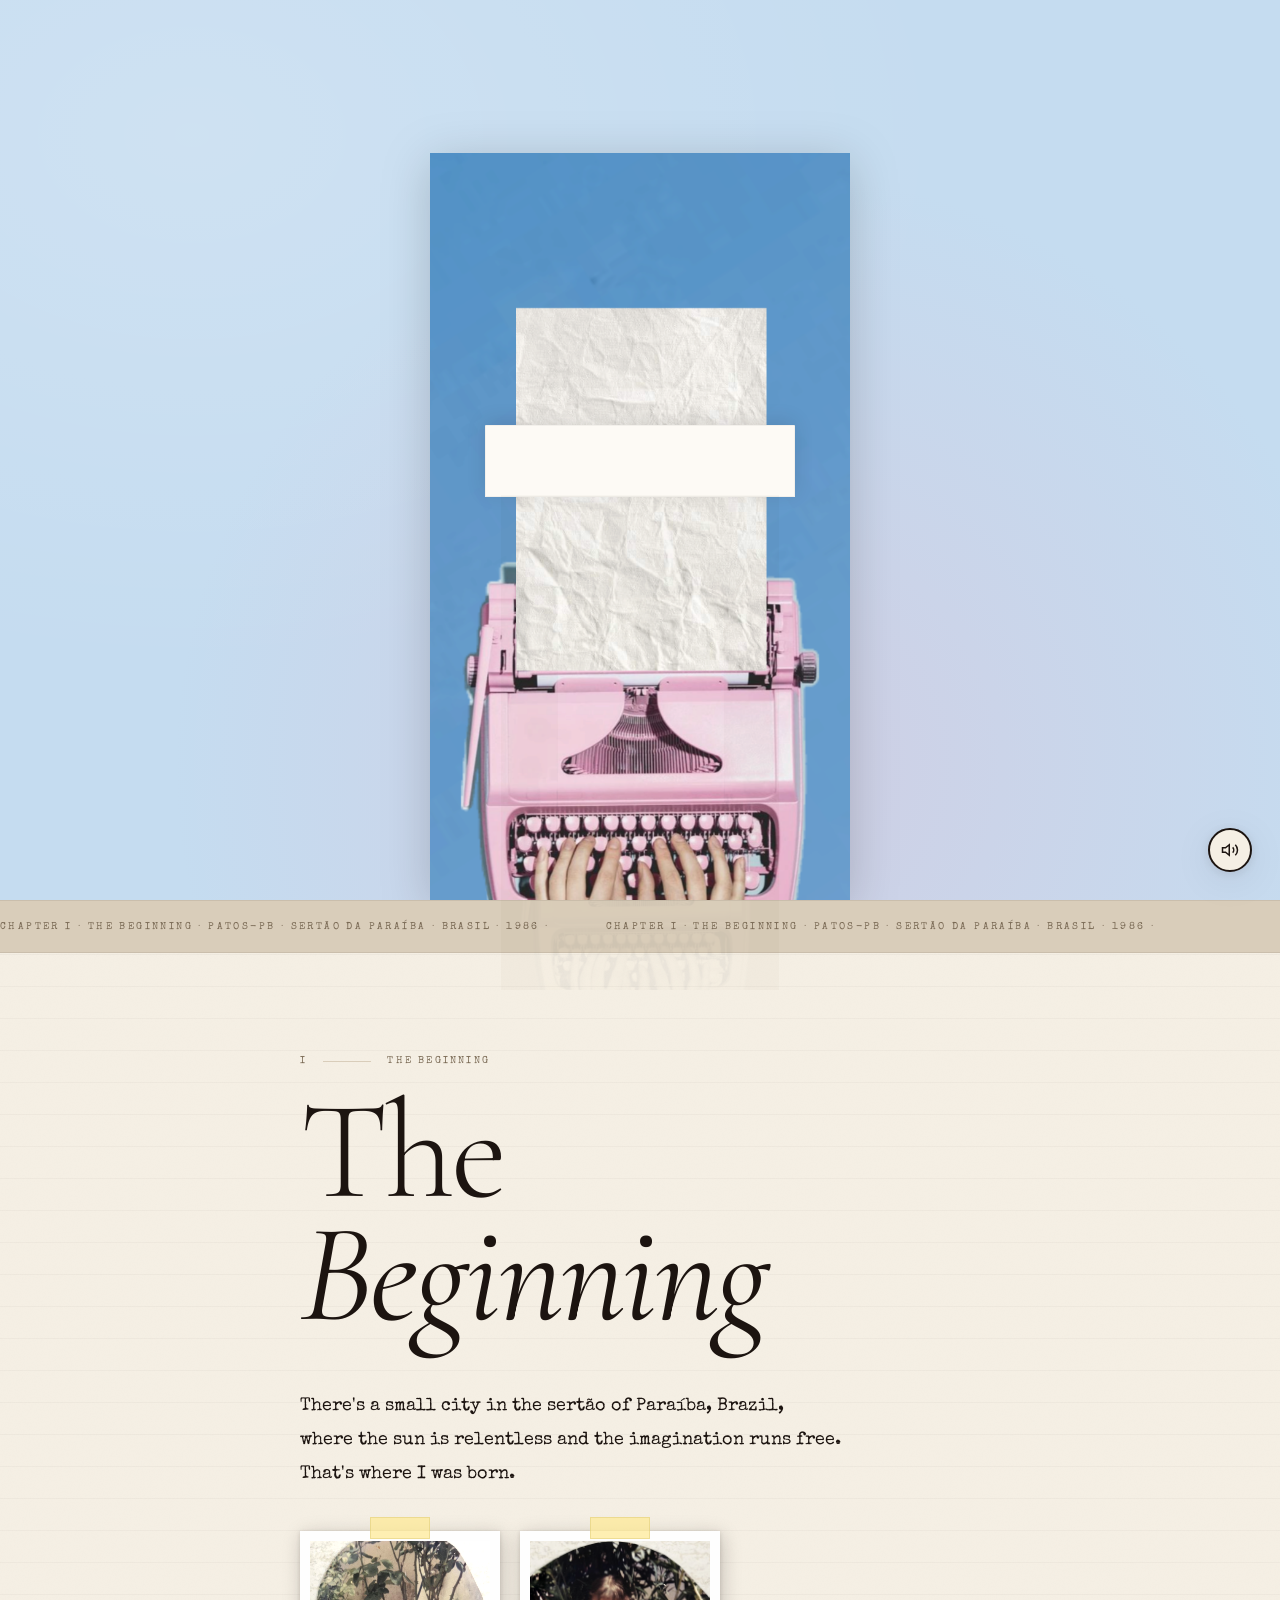
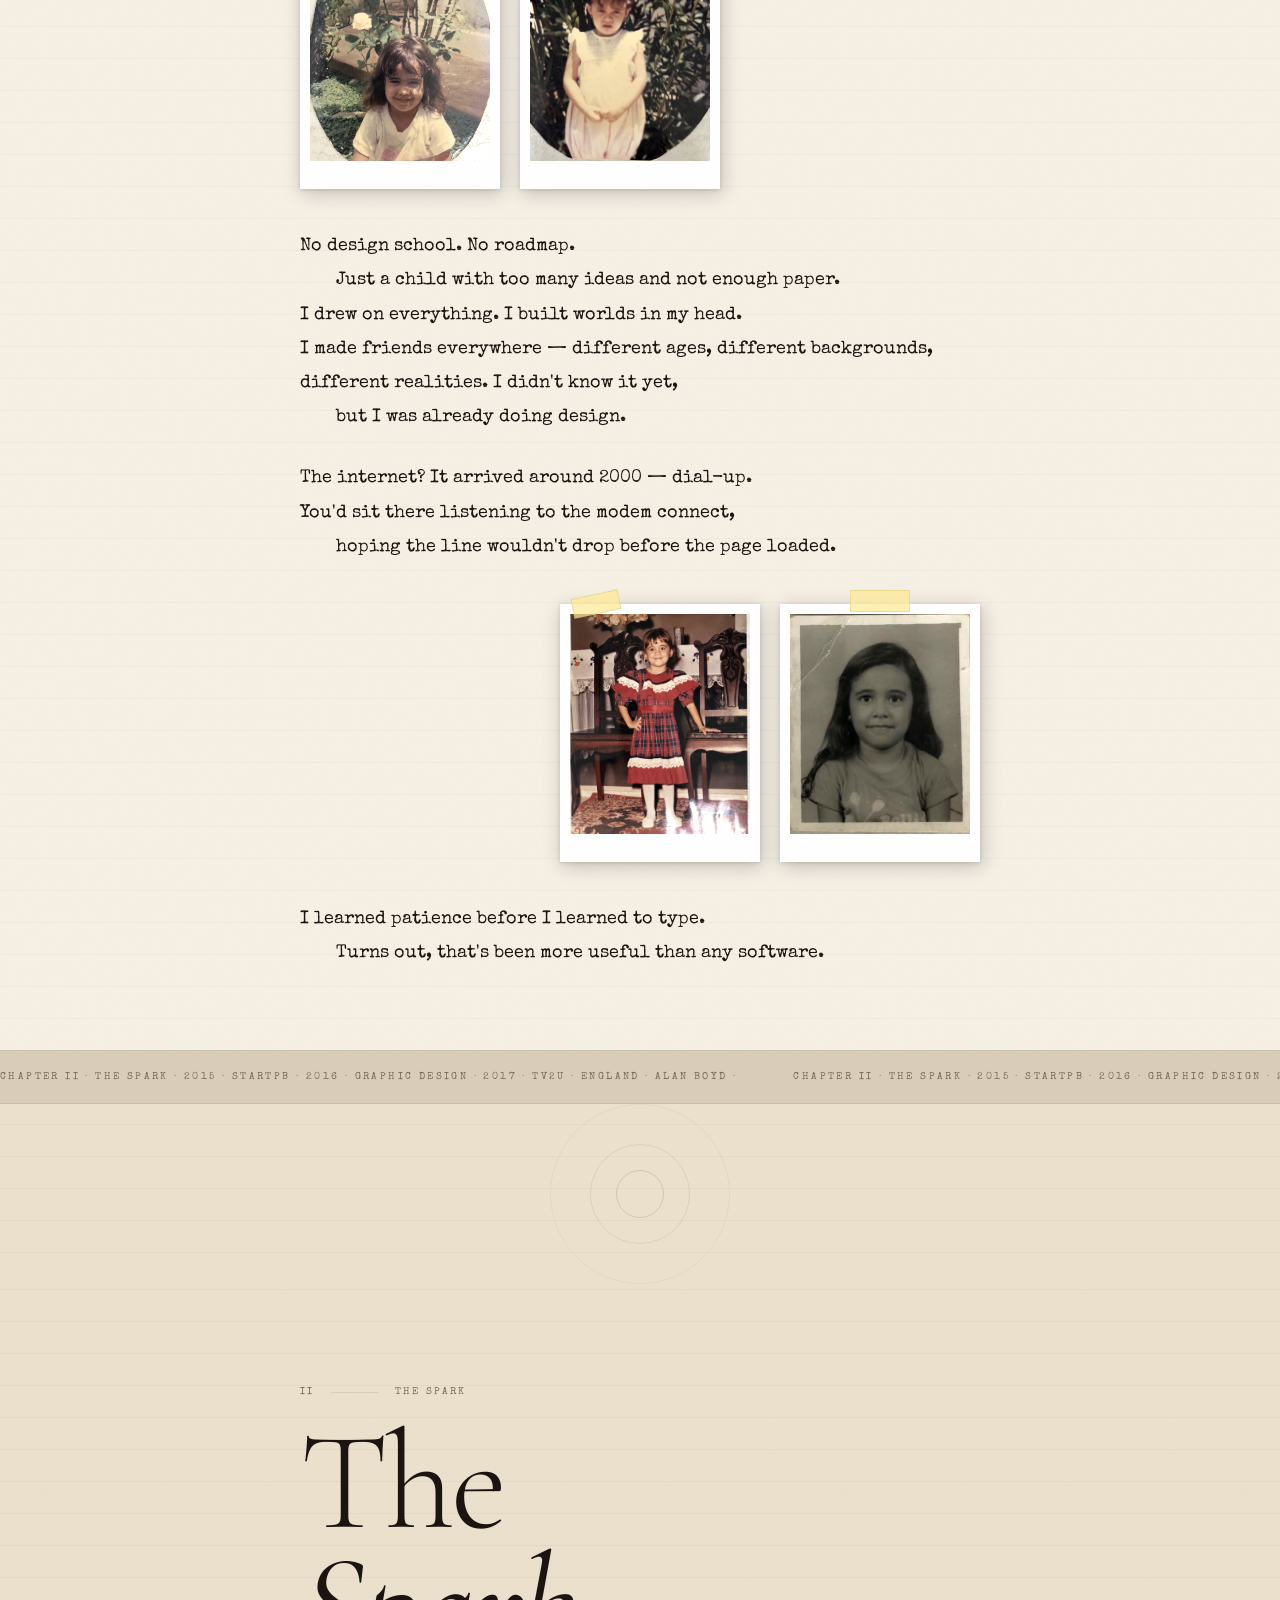
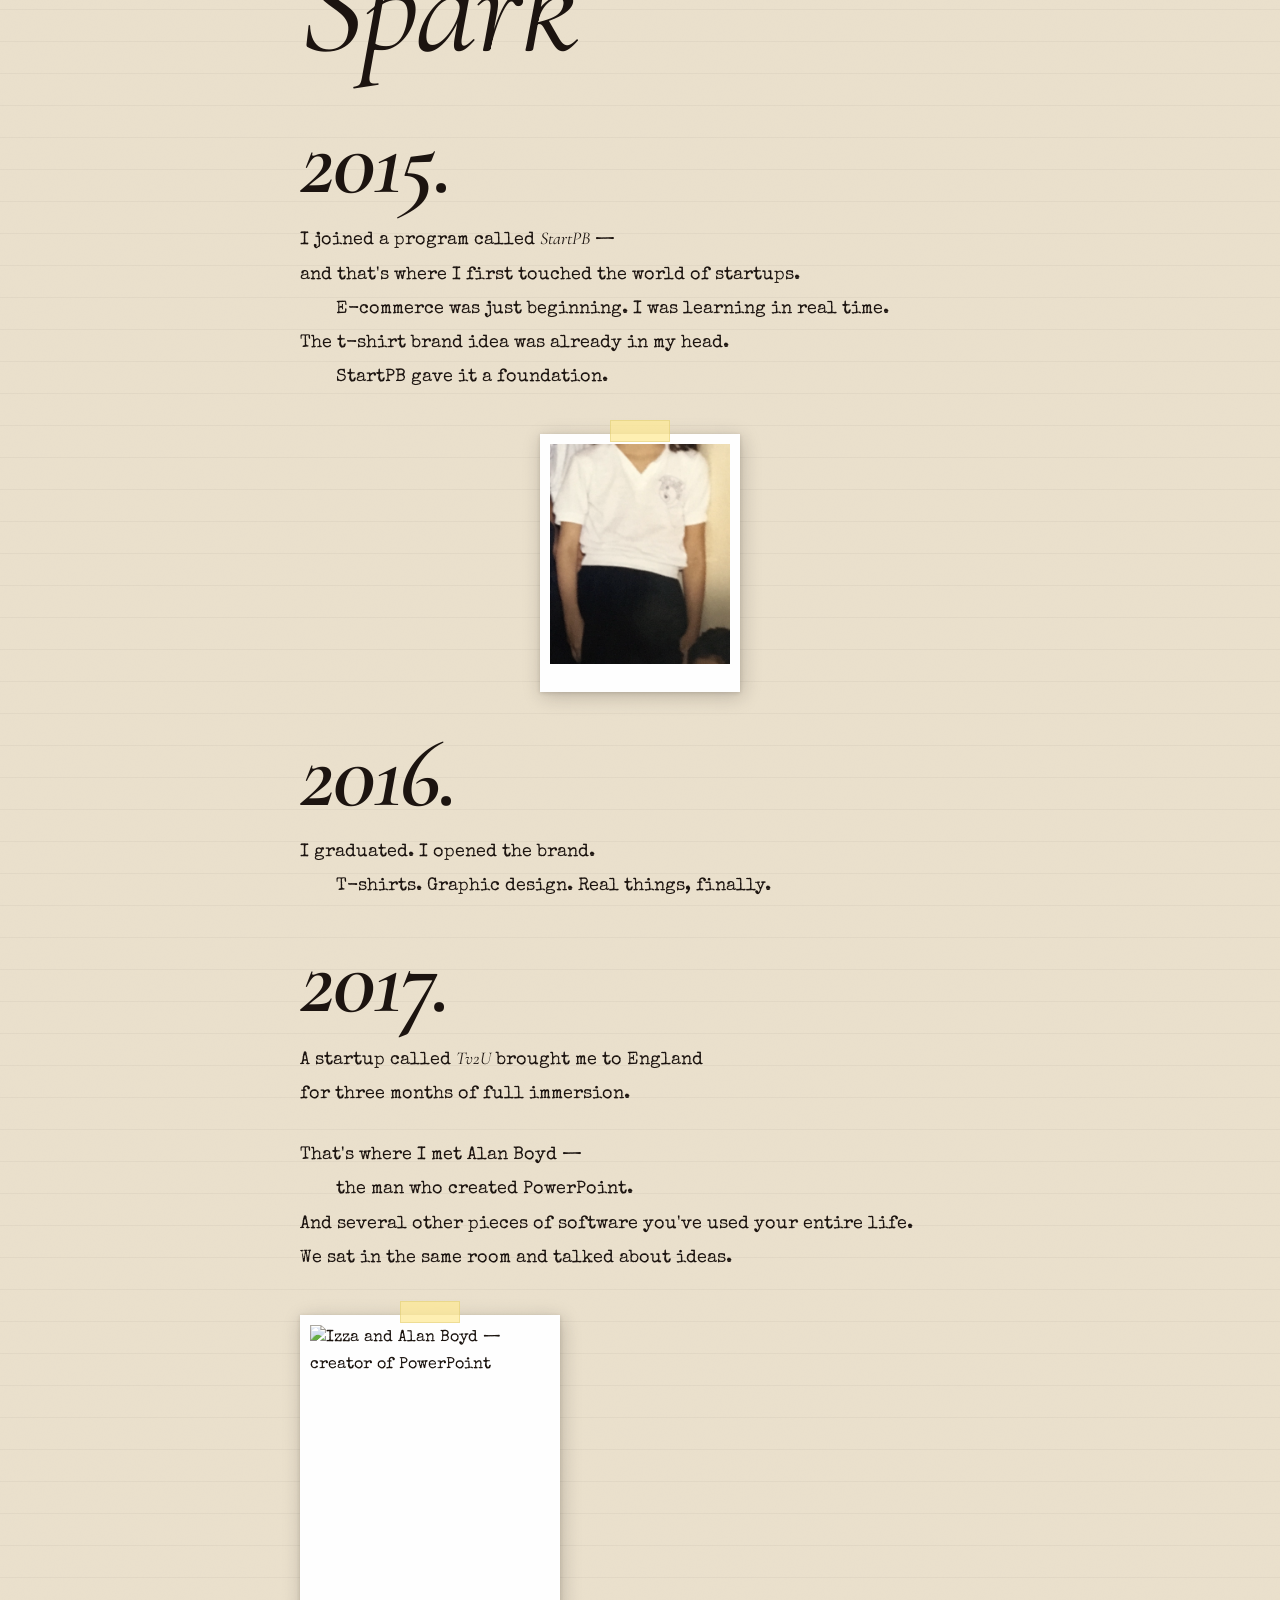
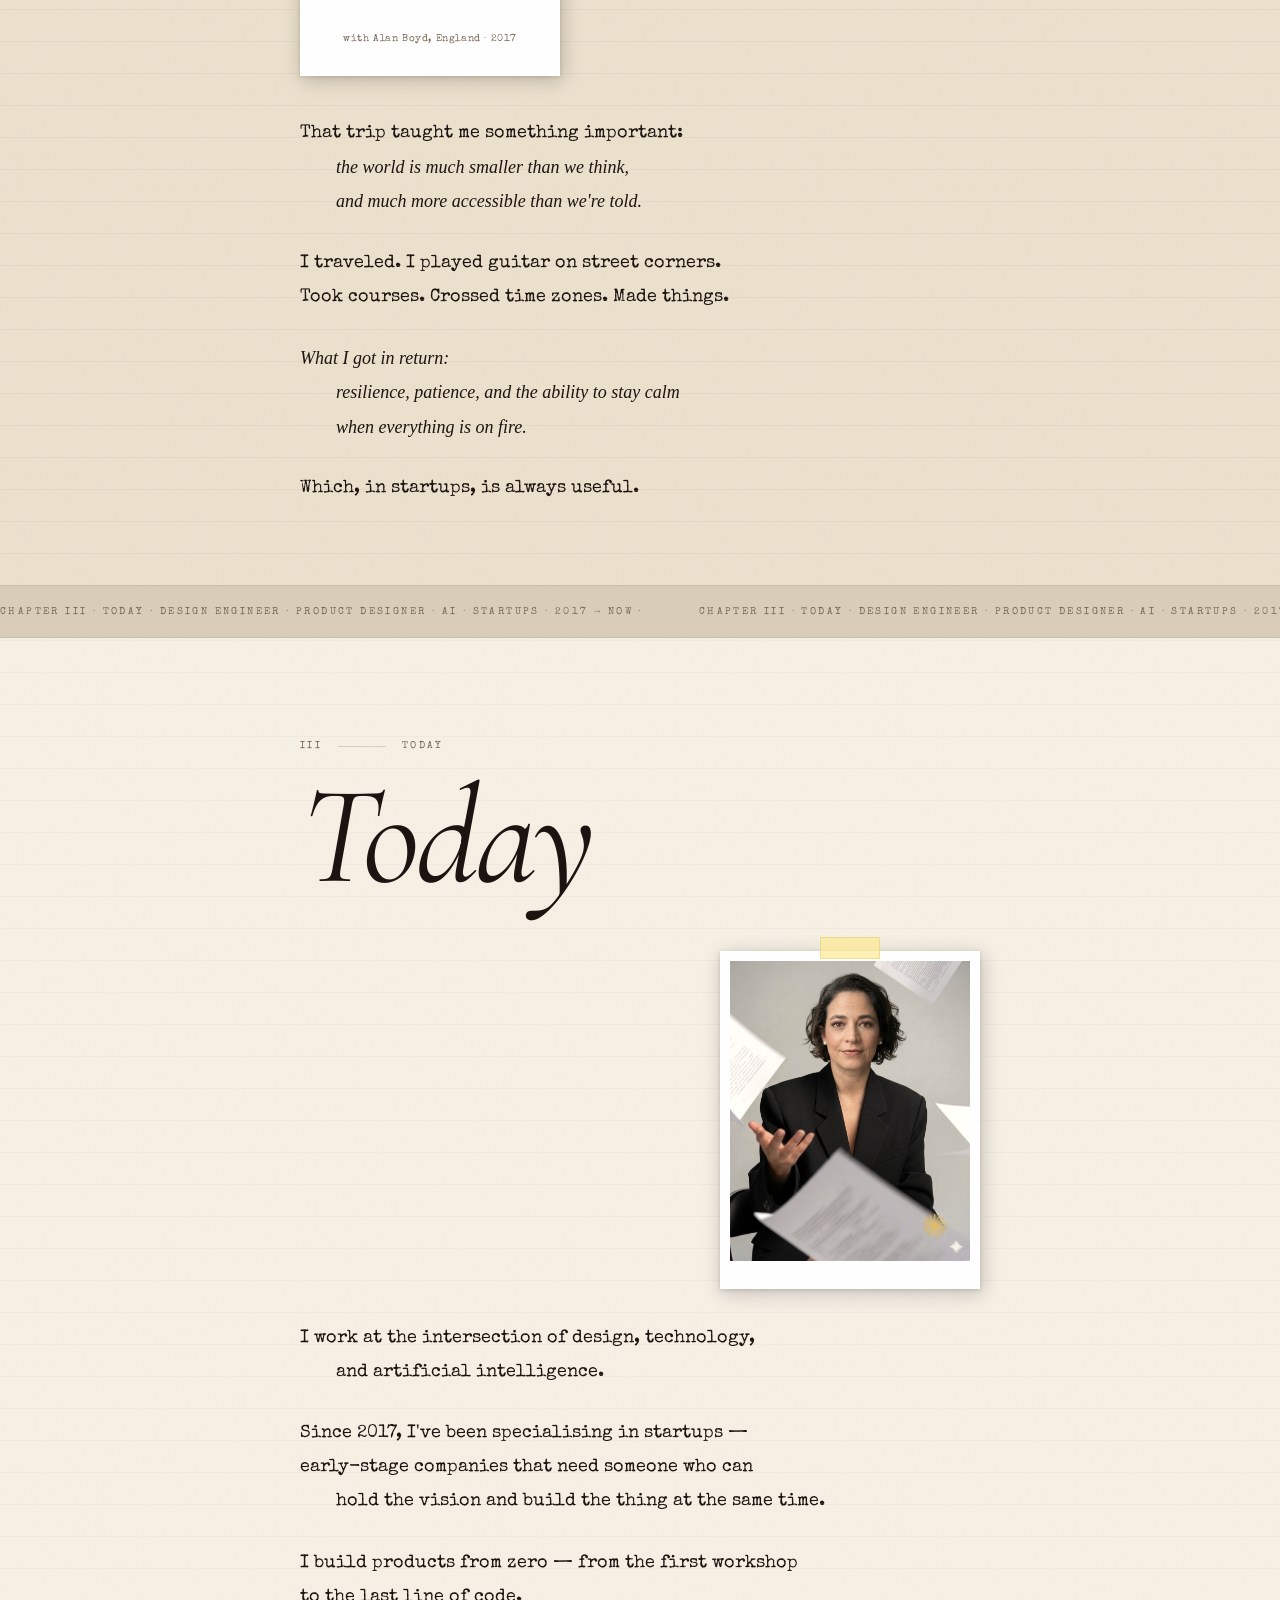
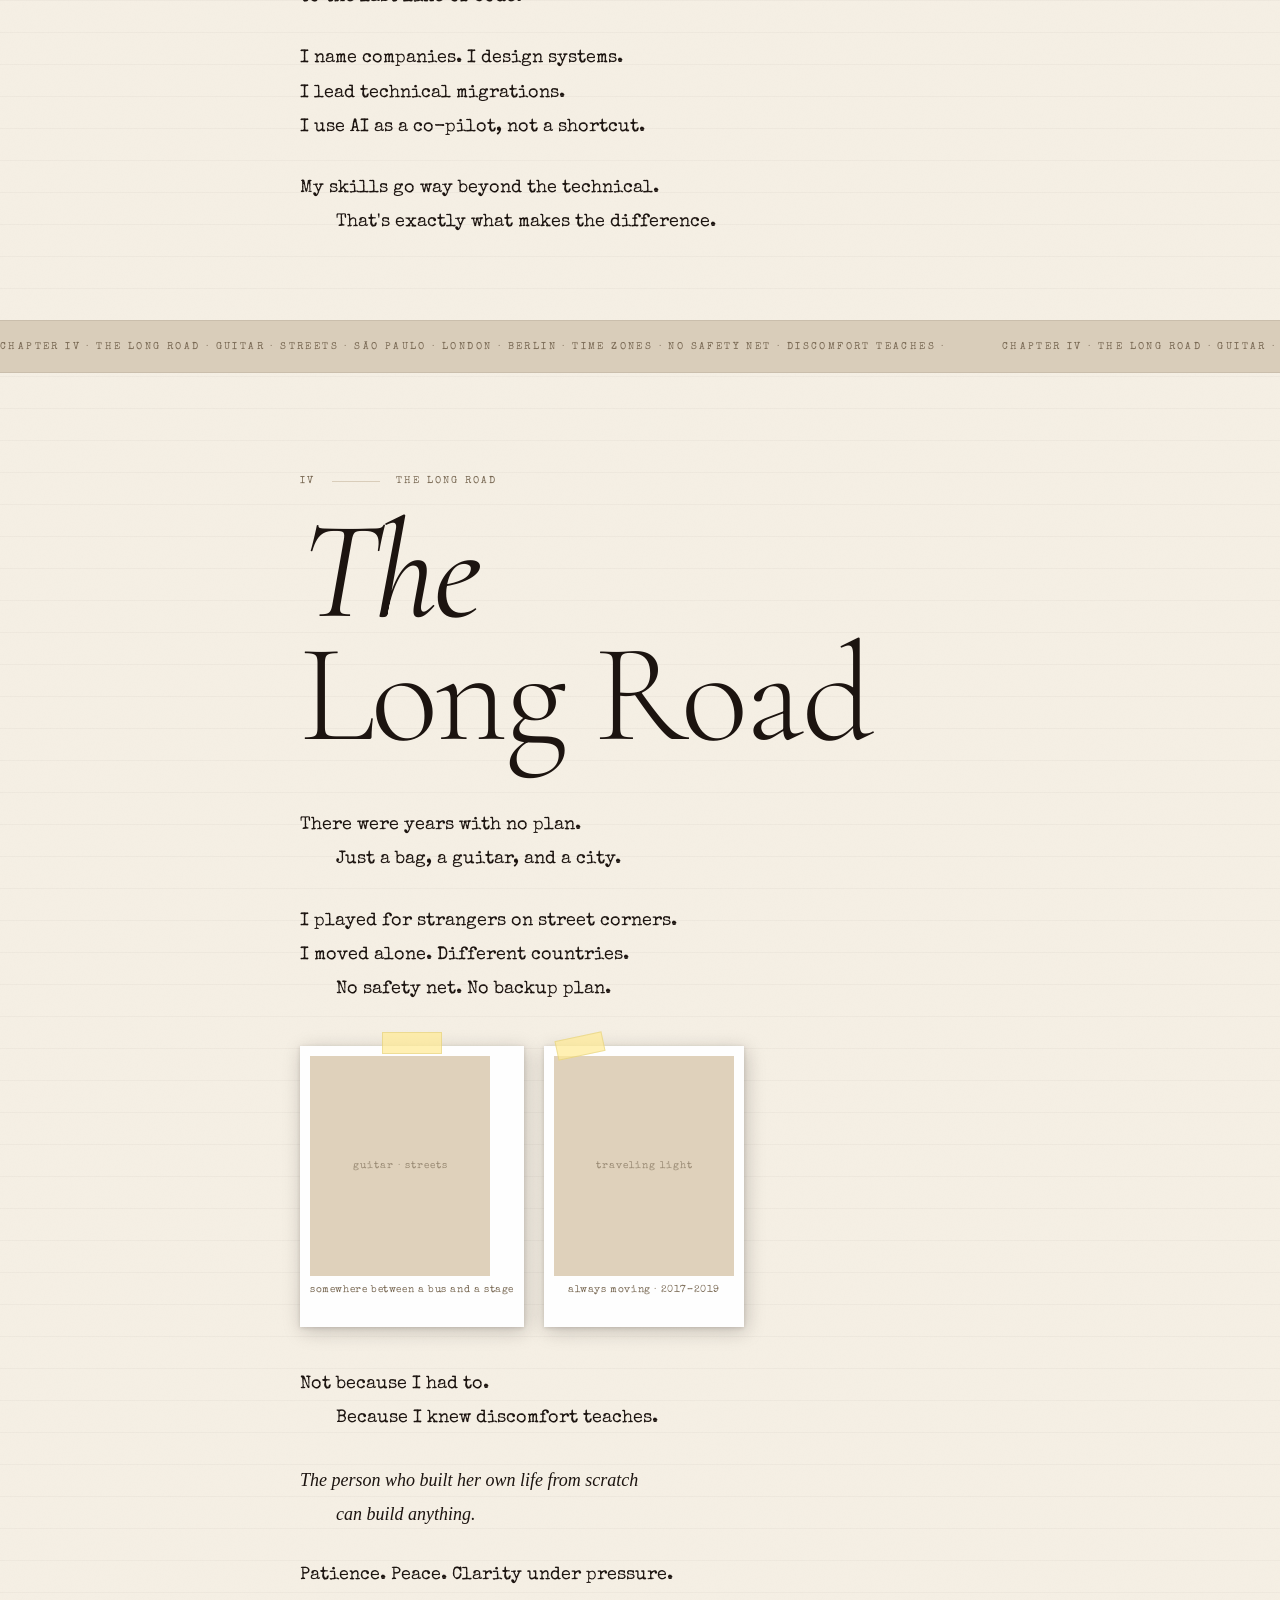
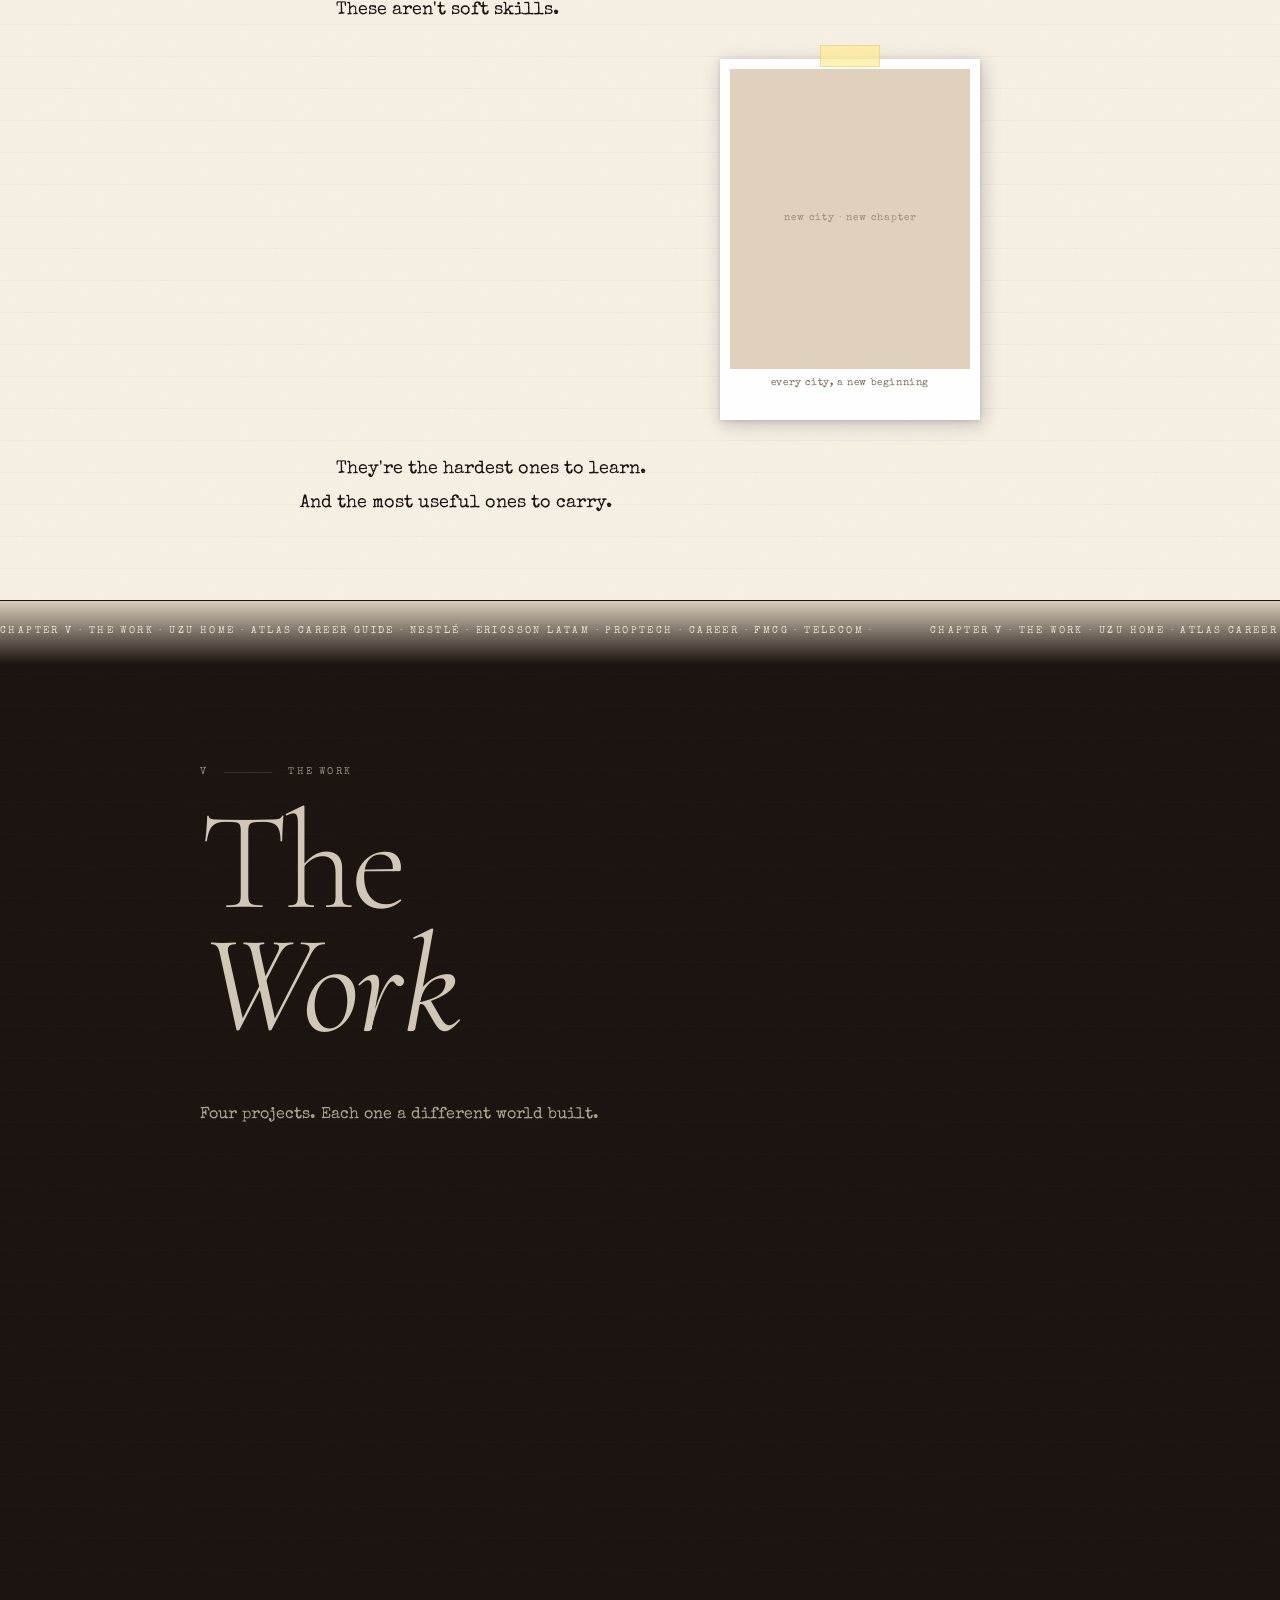
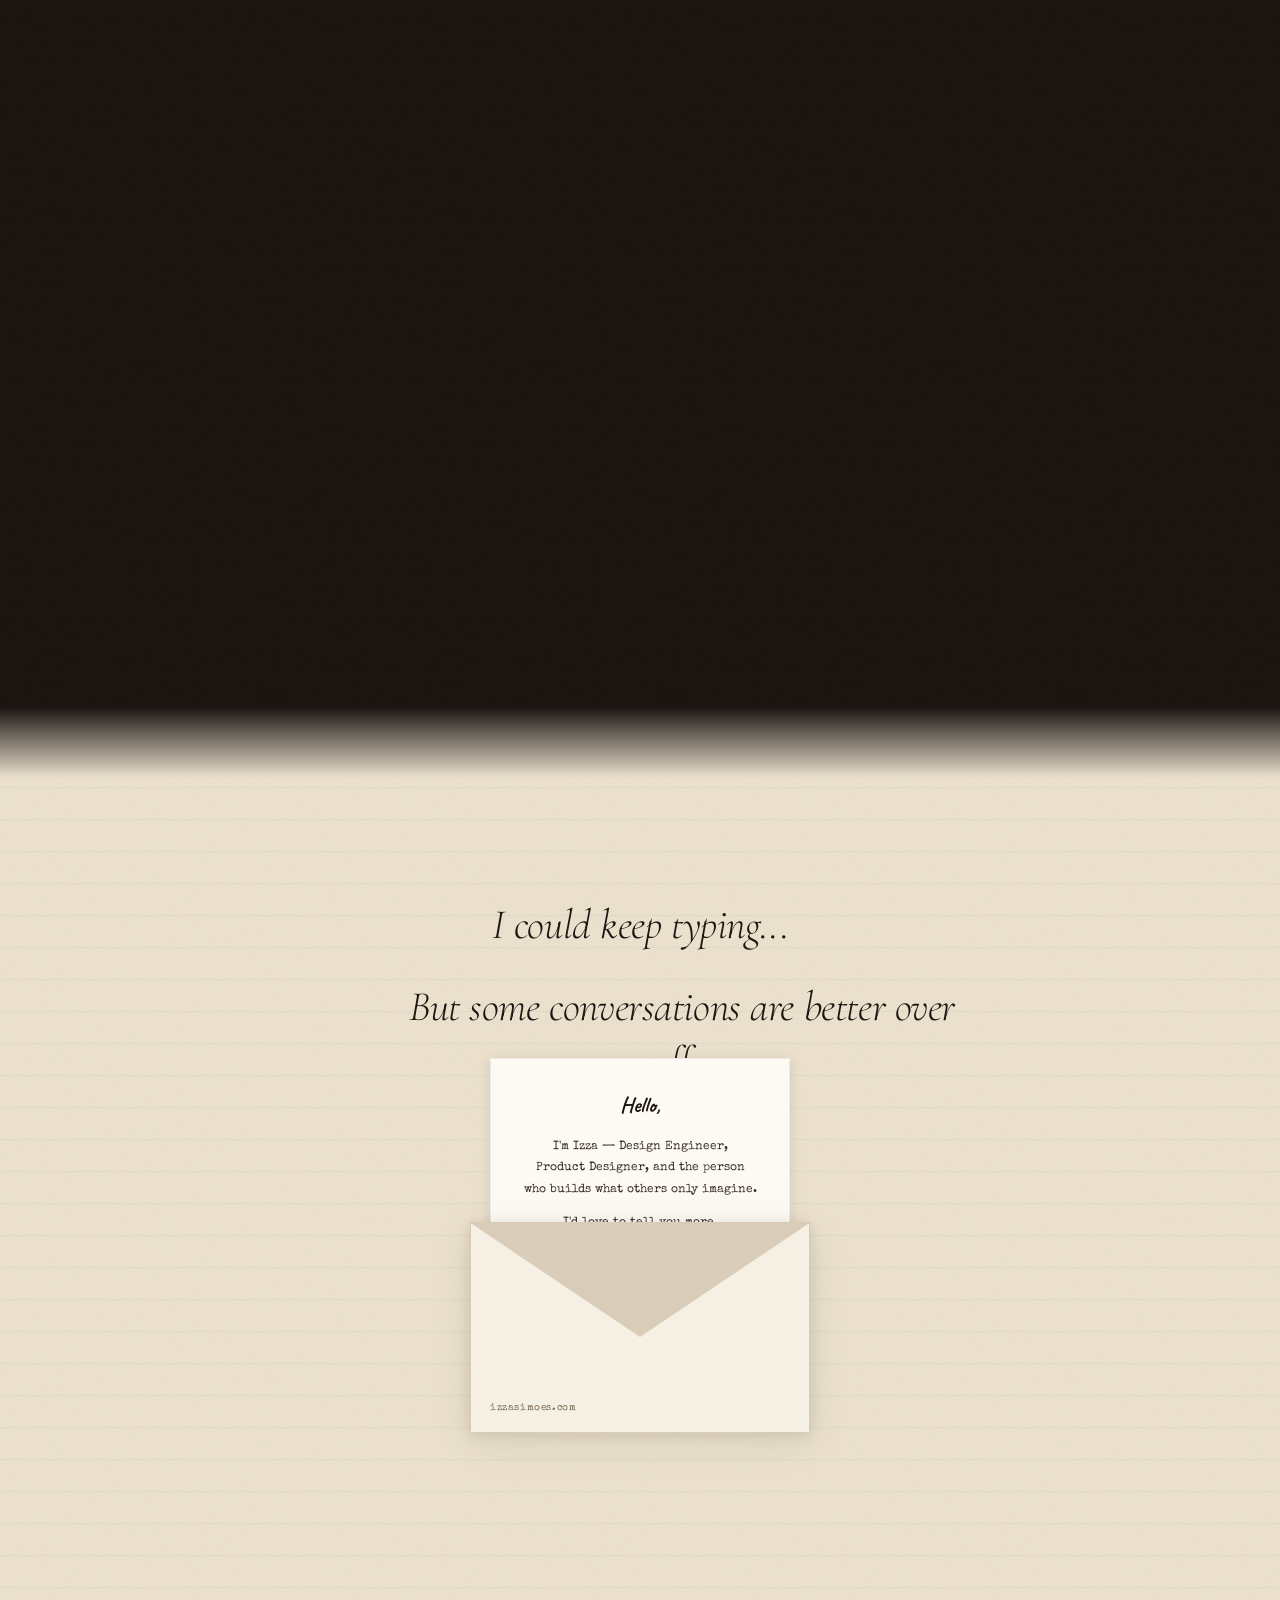
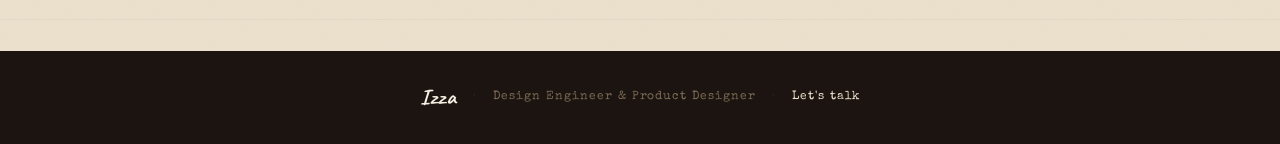
==== index.html @ 25fe75cd "Initial commit — Izza Simões portfolio Design Engineer & Product Designer portfolio with typewriter/" ====
<!DOCTYPE html>
<html lang="en">
<head>
  <meta charset="UTF-8">
  <meta name="viewport" content="width=device-width, initial-scale=1.0">
  <title>Izza Simões — Design Engineer · Product Designer</title>
  <meta name="description" content="Design Engineer and Product Designer specializing in startups, brand, and AI-powered products. From Patos, Paraíba to the whole damn planet.">

  <!-- Favicon -->
  <link rel="icon" type="image/svg+xml" href="assets/favicon.svg">

  <!-- Open Graph -->
  <meta property="og:type" content="website">
  <meta property="og:url" content="https://www.izzasimoes.com/">
  <meta property="og:title" content="Izza Simões — Design Engineer · Product Designer">
  <meta property="og:description" content="Design Engineer and Product Designer specializing in startups, brand, and AI-powered products. From Patos, Paraíba to the whole damn planet.">
  <meta property="og:image" content="https://www.izzasimoes.com/assets/og-image.png">
  <meta property="og:locale" content="en_US">

  <!-- Twitter / X Card -->
  <meta name="twitter:card" content="summary_large_image">
  <meta name="twitter:title" content="Izza Simões — Design Engineer · Product Designer">
  <meta name="twitter:description" content="Design Engineer and Product Designer specializing in startups, brand, and AI-powered products. From Patos, Paraíba to the whole damn planet.">
  <meta name="twitter:image" content="https://www.izzasimoes.com/assets/og-image.png">

  <link rel="preconnect" href="https://fonts.googleapis.com">
  <link rel="preconnect" href="https://fonts.gstatic.com" crossorigin>
  <link href="https://fonts.googleapis.com/css2?family=Cormorant+Garamond:ital,wght@0,300;0,500;0,600;1,300;1,400;1,600;1,700&family=Special+Elite&family=Caveat:wght@500;700&family=IM+Fell+English:ital@0;1&display=swap" rel="stylesheet">
  <link rel="stylesheet" href="style.css">
</head>
<body>

  <!-- Fixed typewriter watermark — always present in background -->
  <div class="typewriter-bg-fixed" aria-hidden="true"></div>

  <!-- MUTE BUTTON -->
  <button id="mute-btn" aria-label="Toggle sound" title="Toggle typewriter sound">
    <svg id="icon-sound" xmlns="http://www.w3.org/2000/svg" viewBox="0 0 24 24" fill="none" stroke="currentColor" stroke-width="2">
      <polygon points="11 5 6 9 2 9 2 15 6 15 11 19 11 5"/>
      <path d="M19.07 4.93a10 10 0 0 1 0 14.14M15.54 8.46a5 5 0 0 1 0 7.07"/>
    </svg>
    <svg id="icon-muted" xmlns="http://www.w3.org/2000/svg" viewBox="0 0 24 24" fill="none" stroke="currentColor" stroke-width="2" style="display:none">
      <polygon points="11 5 6 9 2 9 2 15 6 15 11 19 11 5"/>
      <line x1="23" y1="9" x2="17" y2="15"/><line x1="17" y1="9" x2="23" y2="15"/>
    </svg>
  </button>

  <!-- SCROLL PROGRESS -->
  <div id="progress-bar"></div>

  <!-- ═══════════════════════════════════════
       HERO — The Typewriter
  ════════════════════════════════════════ -->
  <section id="hero">
    <div class="hero-bg"></div>
    <div class="typewriter-scene">
      <div class="paper-roll">
        <div class="paper-content">
          <div class="hero-name">Izza</div>
          <div class="hero-role">Design Engineer · Product Designer · AI</div>
          <div class="hero-tagline">"From the sertão of Paraíba to the whole damn planet."</div>
          <div class="hero-cursor">█</div>
        </div>
      </div>
      <img src="assets/typewriter.png" alt="Pink typewriter" class="typewriter-img">
    </div>
    <div class="scroll-hint">
      <span>scroll to read the story</span>
      <div class="scroll-arrow">↓</div>
    </div>
  </section>

  <!-- MARQUEE: Hero → Chapter I -->
  <div class="marquee-strip marquee-paper" aria-hidden="true">
    <div class="marquee-track">
      <span>Chapter I · The Beginning · Patos-PB · Sertão da Paraíba · Brasil · 1986 · </span>
      <span>Chapter I · The Beginning · Patos-PB · Sertão da Paraíba · Brasil · 1986 · </span>
    </div>
  </div>

  <!-- ═══════════════════════════════════════
       CHAPTER I — Origin
  ════════════════════════════════════════ -->
  <section id="origin" class="chapter paper-section">
    <div class="page-texture"></div>
    <div class="chapter-inner">

      <div class="chapter-marker">
        <span class="ch-num">I</span>
        <div class="ch-line"></div>
        <span class="ch-label">The Beginning</span>
      </div>
      <h2 class="chapter-display">The<br><em>Beginning</em></h2>

      <div class="narrative">
        <p class="typed-line">There's a small city in the sertão of Paraíba, Brazil,</p>
        <p class="typed-line">where the sun is relentless and the imagination runs free.</p>
        <p class="typed-line">That's where I was born.</p>

        <div class="collage collage-left">
          <div class="photo-wrap" data-rotate="-5deg" data-delay="0">
            <div class="tape tape-top"></div>
            <img src="assets/child-3.png" alt="Izza, infância">
          </div>
          <div class="photo-wrap" data-rotate="3deg" data-delay="0.25">
            <div class="tape tape-top"></div>
            <img src="assets/child-1.png" alt="Izza, infância">
          </div>
        </div>

        <p class="typed-line">No design school. No roadmap.</p>
        <p class="typed-line indent">Just a child with too many ideas and not enough paper.</p>
        <p class="typed-line">I drew on everything. I built worlds in my head.</p>
        <p class="typed-line">I made friends everywhere — different ages, different backgrounds,</p>
        <p class="typed-line">different realities. I didn't know it yet,</p>
        <p class="typed-line indent">but I was already doing design.</p>
        <br>
        <p class="typed-line">The internet? It arrived around 2000 — dial-up.</p>
        <p class="typed-line">You'd sit there listening to the modem connect,</p>
        <p class="typed-line indent">hoping the line wouldn't drop before the page loaded.</p>

        <div class="collage collage-right">
          <div class="photo-wrap" data-rotate="6deg" data-delay="0">
            <div class="tape tape-corner"></div>
            <img src="assets/child-2.png" alt="Izza, criança">
          </div>
          <div class="photo-wrap" data-rotate="-3deg" data-delay="0.3">
            <div class="tape tape-top"></div>
            <img src="assets/child-5.png" alt="Izza, escola">
          </div>
        </div>

        <p class="typed-line">I learned patience before I learned to type.</p>
        <p class="typed-line indent">Turns out, that's been more useful than any software.</p>
      </div>

    </div>
  </section>

  <!-- MARQUEE: Chapter I → Universe Bridge → Chapter II -->
  <div class="marquee-strip marquee-paper" aria-hidden="true">
    <div class="marquee-track">
      <span>Chapter II · The Spark · 2015 · StartPB · 2016 · Graphic Design · 2017 · Tv2U · England · Alan Boyd · </span>
      <span>Chapter II · The Spark · 2015 · StartPB · 2016 · Graphic Design · 2017 · Tv2U · England · Alan Boyd · </span>
    </div>
  </div>

  <!-- UNIVERSE EXPANSION BRIDGE — sertão → world -->
  <div class="universe-bridge" id="universe-bridge" aria-hidden="true">
    <div class="universe-rings">
      <div class="u-ring u-ring-1"></div>
      <div class="u-ring u-ring-2"></div>
      <div class="u-ring u-ring-3"></div>
    </div>
    <p class="universe-text">the world opened up</p>
  </div>

  <!-- ═══════════════════════════════════════
       CHAPTER II — The Spark
  ════════════════════════════════════════ -->
  <section id="spark" class="chapter paper-section paper-aged">
    <div class="page-texture"></div>
    <div class="chapter-inner">

      <div class="chapter-marker">
        <span class="ch-num">II</span>
        <div class="ch-line"></div>
        <span class="ch-label">The Spark</span>
      </div>
      <h2 class="chapter-display">The<br><em>Spark</em></h2>

      <div class="narrative">
        <p class="typed-line highlight">2015.</p>
        <p class="typed-line">I joined a program called <em>StartPB</em> —</p>
        <p class="typed-line">and that's where I first touched the world of startups.</p>
        <p class="typed-line indent">E-commerce was just beginning. I was learning in real time.</p>
        <p class="typed-line">The t-shirt brand idea was already in my head.</p>
        <p class="typed-line indent">StartPB gave it a foundation.</p>

        <div class="collage collage-center">
          <div class="photo-wrap" data-rotate="-2deg" data-delay="0">
            <div class="tape tape-top"></div>
            <img src="assets/child-4.png" alt="Izza escola">
          </div>
        </div>

        <p class="typed-line highlight">2016.</p>
        <p class="typed-line">I graduated. I opened the brand.</p>
        <p class="typed-line indent">T-shirts. Graphic design. Real things, finally.</p>
        <br>
        <p class="typed-line highlight">2017.</p>
        <p class="typed-line">A startup called <em>Tv2U</em> brought me to England</p>
        <p class="typed-line">for three months of full immersion.</p>
        <br>
        <p class="typed-line">That's where I met Alan Boyd —</p>
        <p class="typed-line indent">the man who created PowerPoint.</p>
        <p class="typed-line">And several other pieces of software you've used your entire life.</p>
        <p class="typed-line">We sat in the same room and talked about ideas.</p>

        <div class="collage collage-left">
          <div class="photo-wrap photo-large" data-rotate="-2deg" data-delay="0">
            <div class="tape tape-top"></div>
            <img src="assets/alan-boyd.png" alt="Izza and Alan Boyd — creator of PowerPoint">
            <div class="photo-caption">with Alan Boyd, England · 2017</div>
          </div>
        </div>

        <p class="typed-line">That trip taught me something important:</p>
        <p class="typed-line indent italic">the world is much smaller than we think,</p>
        <p class="typed-line indent italic">and much more accessible than we're told.</p>
        <br>
        <p class="typed-line">I traveled. I played guitar on street corners.</p>
        <p class="typed-line">Took courses. Crossed time zones. Made things.</p>
        <br>
        <p class="typed-line italic">What I got in return:</p>
        <p class="typed-line indent italic">resilience, patience, and the ability to stay calm</p>
        <p class="typed-line indent italic">when everything is on fire.</p>
        <br>
        <p class="typed-line">Which, in startups, is always useful.</p>
      </div>

    </div>
  </section>

  <!-- MARQUEE: Chapter II → Chapter III -->
  <div class="marquee-strip marquee-paper" aria-hidden="true">
    <div class="marquee-track">
      <span>Chapter III · Today · Design Engineer · Product Designer · AI · Startups · 2017 → Now · </span>
      <span>Chapter III · Today · Design Engineer · Product Designer · AI · Startups · 2017 → Now · </span>
    </div>
  </div>

  <!-- ═══════════════════════════════════════
       CHAPTER III — Today
  ════════════════════════════════════════ -->
  <section id="today" class="chapter paper-section">
    <div class="page-texture"></div>
    <div class="chapter-inner">

      <div class="chapter-marker">
        <span class="ch-num">III</span>
        <div class="ch-line"></div>
        <span class="ch-label">Today</span>
      </div>
      <h2 class="chapter-display"><em>Today</em></h2>

      <div class="narrative">
        <div class="collage collage-right collage-solo">
          <div class="photo-wrap photo-large" data-rotate="-1deg" data-delay="0">
            <div class="tape tape-top"></div>
            <img src="assets/izza-uzu.png" alt="Izza Simões today">
          </div>
        </div>

        <p class="typed-line">I work at the intersection of design, technology,</p>
        <p class="typed-line indent">and artificial intelligence.</p>
        <br>
        <p class="typed-line">Since 2017, I've been specialising in startups —</p>
        <p class="typed-line">early-stage companies that need someone who can</p>
        <p class="typed-line indent">hold the vision and build the thing at the same time.</p>
        <br>
        <p class="typed-line">I build products from zero — from the first workshop</p>
        <p class="typed-line">to the last line of code.</p>
        <br>
        <p class="typed-line">I name companies. I design systems.</p>
        <p class="typed-line">I lead technical migrations.</p>
        <p class="typed-line">I use AI as a co-pilot, not a shortcut.</p>
        <br>
        <p class="typed-line">My skills go way beyond the technical.</p>
        <p class="typed-line indent">That's exactly what makes the difference.</p>
      </div>

    </div>
  </section>

  <!-- MARQUEE: Chapter III → Chapter IV (Resilience) -->
  <div class="marquee-strip marquee-paper" aria-hidden="true">
    <div class="marquee-track">
      <span>Chapter IV · The Long Road · Guitar · Streets · São Paulo · London · Berlin · Time Zones · No Safety Net · Discomfort Teaches · </span>
      <span>Chapter IV · The Long Road · Guitar · Streets · São Paulo · London · Berlin · Time Zones · No Safety Net · Discomfort Teaches · </span>
    </div>
  </div>

  <!-- ═══════════════════════════════════════
       CHAPTER IV — Resilience / The Long Road
  ════════════════════════════════════════ -->
  <section id="resilience" class="chapter paper-section">
    <div class="page-texture"></div>
    <div class="chapter-inner">

      <div class="chapter-marker">
        <span class="ch-num">IV</span>
        <div class="ch-line"></div>
        <span class="ch-label">The Long Road</span>
      </div>
      <h2 class="chapter-display"><em>The</em><br>Long Road</h2>

      <div class="narrative">
        <p class="typed-line">There were years with no plan.</p>
        <p class="typed-line indent">Just a bag, a guitar, and a city.</p>
        <br>
        <p class="typed-line">I played for strangers on street corners.</p>
        <p class="typed-line">I moved alone. Different countries.</p>
        <p class="typed-line indent">No safety net. No backup plan.</p>

        <div class="collage collage-left">
          <div class="photo-wrap" data-rotate="-6deg" data-delay="0">
            <div class="tape tape-top"></div>
            <div class="photo-placeholder"><span class="ph-label">guitar · streets</span></div>
            <div class="photo-caption">somewhere between a bus and a stage</div>
          </div>
          <div class="photo-wrap" data-rotate="3deg" data-delay="0.22">
            <div class="tape tape-corner"></div>
            <div class="photo-placeholder"><span class="ph-label">traveling light</span></div>
            <div class="photo-caption">always moving · 2017–2019</div>
          </div>
        </div>

        <p class="typed-line">Not because I had to.</p>
        <p class="typed-line indent">Because I knew discomfort teaches.</p>
        <br>
        <p class="typed-line italic">The person who built her own life from scratch</p>
        <p class="typed-line indent italic">can build anything.</p>
        <br>
        <p class="typed-line">Patience. Peace. Clarity under pressure.</p>
        <p class="typed-line indent">These aren't soft skills.</p>

        <div class="collage collage-right collage-solo">
          <div class="photo-wrap photo-large" data-rotate="-1deg" data-delay="0">
            <div class="tape tape-top"></div>
            <div class="photo-placeholder photo-placeholder--large"><span class="ph-label">new city · new chapter</span></div>
            <div class="photo-caption">every city, a new beginning</div>
          </div>
        </div>

        <p class="typed-line indent">They're the hardest ones to learn.</p>
        <p class="typed-line">And the most useful ones to carry.</p>
      </div>

    </div>
  </section>

  <!-- MARQUEE: Chapter IV → Chapter V (transition to dark) -->
  <div class="marquee-strip marquee-to-dark" aria-hidden="true">
    <div class="marquee-track">
      <span>Chapter V · The Work · UZU Home · Atlas Career Guide · Nestlé · Ericsson Latam · PropTech · Career · FMCG · Telecom · </span>
      <span>Chapter V · The Work · UZU Home · Atlas Career Guide · Nestlé · Ericsson Latam · PropTech · Career · FMCG · Telecom · </span>
    </div>
  </div>

  <!-- ═══════════════════════════════════════
       CHAPTER V — The Work
  ════════════════════════════════════════ -->
  <section id="work" class="chapter dark-section">
    <div class="page-texture"></div>
    <div class="chapter-inner">

      <div class="chapter-marker light">
        <span class="ch-num">V</span>
        <div class="ch-line"></div>
        <span class="ch-label">The Work</span>
      </div>
      <h2 class="chapter-display chapter-display--light">The<br><em>Work</em></h2>

      <p class="work-subtitle typed-line">Four projects. Each one a different world built.</p>

      <div class="projects-grid">

        <!-- UZU — featured -->
        <article class="project-card project-featured" id="card-uzu">
          <div class="card-tape"></div>
          <header class="card-header">
            <div class="card-tags">
              <span class="tag">PropTech</span>
              <span class="tag">Real Estate</span>
              <span class="tag tag-accent">0 → 1</span>
            </div>
            <div class="card-meta-right">
              <span class="card-location">Pompano Beach, FL · Porto</span>
              <span class="card-year">2024 →</span>
            </div>
          </header>

          <h3 class="card-title">UZU Home</h3>

          <div class="card-stats">
            <div class="stat">
              <span class="stat-num">0→1</span>
              <span class="stat-label">Built from scratch<br>no brief, no team</span>
            </div>
            <div class="stat">
              <span class="stat-num">5</span>
              <span class="stat-label">Phases of work:<br>strategy to code</span>
            </div>
            <div class="stat">
              <span class="stat-num">€300k</span>
              <span class="stat-label">First transaction<br>closed on platform</span>
            </div>
            <div class="stat">
              <span class="stat-num">1</span>
              <span class="stat-label">Person responsible<br>for all of it</span>
            </div>
          </div>

          <p class="card-description">UZU Home's founders identified a real gap in the European real estate market: usufruct and bare ownership transactions — a niche with no dedicated digital infrastructure, no CRM, no marketplace, and no clear brand. They had vision and capital. What they didn't have was a product, an identity, or even a name.</p>
          <p class="card-description">That's the brief I was given on day one.</p>

          <div class="card-phases">
            <div class="phase"><span class="phase-num">01</span><span class="phase-name">Market Research &amp; Strategy</span></div>
            <div class="phase"><span class="phase-num">02</span><span class="phase-name">Brand Identity &amp; Positioning</span></div>
            <div class="phase"><span class="phase-num">03</span><span class="phase-name">Product Design</span></div>
            <div class="phase"><span class="phase-num">04</span><span class="phase-name">No-Code Development</span></div>
            <div class="phase"><span class="phase-num">05</span><span class="phase-name">Technical Leadership &amp; Migration</span></div>
          </div>

          <div class="card-skills">
            <span>Market Research</span><span>Lean Canvas</span><span>Personas</span><span>Brand Strategy</span>
            <span>Logo Design</span><span>Brand Book</span><span>UX Research</span><span>Wireframing</span>
            <span>UI Design</span><span>Design System</span><span>Bubble</span><span>N8N</span>
            <span>GitHub</span><span>Claude Code</span><span>Architecture Decisions</span>
          </div>
        </article>

        <!-- Other projects row -->
        <div class="projects-secondary">

          <article class="project-card project-secondary" id="card-atlas">
            <div class="card-tape"></div>
            <header class="card-header">
              <div class="card-tags"><span class="tag">Career</span><span class="tag">Mobile</span><span class="tag">Web</span></div>
            </header>
            <h3 class="card-title">Atlas Career Guide</h3>
            <p class="card-description">Product design for a career discovery platform connecting talent to opportunity — mobile app and web, end to end.</p>
            <div class="card-placeholder-bar"></div>
          </article>

          <article class="project-card project-secondary" id="card-nestle">
            <div class="card-tape"></div>
            <header class="card-header">
              <div class="card-tags"><span class="tag">FMCG</span><span class="tag">Enterprise</span></div>
            </header>
            <h3 class="card-title">Nestlé</h3>
            <p class="card-description">Full case study coming soon.</p>
            <div class="card-placeholder-bar"></div>
          </article>

          <article class="project-card project-secondary" id="card-ericsson">
            <div class="card-tape"></div>
            <header class="card-header">
              <div class="card-tags"><span class="tag">Telecom</span><span class="tag">AI</span><span class="tag">Motion</span></div>
            </header>
            <h3 class="card-title">Ericsson Latam</h3>
            <p class="card-description">AI-driven HR experience with motion-first UI design — redefining internal tooling for one of the world's largest telecoms.</p>
            <div class="card-placeholder-bar"></div>
          </article>

        </div>
      </div>

    </div>
  </section>

  <!-- Bridge: dark Work → cream CTA -->
  <div class="section-bridge" aria-hidden="true"></div>

  <!-- ═══════════════════════════════════════
       CTA — The Envelope
  ════════════════════════════════════════ -->
  <section id="cta-section" class="chapter paper-section cta-paper">
    <div class="page-texture"></div>
    <div class="chapter-inner cta-inner">

      <div class="closing-text">
        <p class="typed-line">I could keep typing...</p>
        <br>
        <p class="typed-line indent">But some conversations are better over coffee.</p>
      </div>

      <!-- ENVELOPE SCENE -->
      <div class="envelope-scene" id="envelope-scene">

        <div class="letter" id="letter">
          <div class="letter-inner">
            <p class="letter-greeting">Hello,</p>
            <p class="letter-body">I'm Izza — Design Engineer,<br>Product Designer, and the person<br>who builds what others only imagine.</p>
            <p class="letter-body">I'd love to tell you more.</p>
            <p class="letter-sig">— Izza Simões<br><span class="letter-city">Patos, PB → The whole planet</span></p>
          </div>
        </div>

        <div class="envelope" id="envelope">
          <div class="env-back"></div>
          <div class="env-flap" id="env-flap"></div>
          <div class="env-front">
            <div class="env-stamp" id="env-stamp">
              <div class="stamp-border">
                <div class="stamp-inner">
                  <div class="stamp-text">IS</div>
                  <div class="stamp-year">2025</div>
                </div>
              </div>
            </div>
            <div class="env-address">
              <span>izzasimoes.com</span>
            </div>
          </div>
        </div>

      </div>

      <a href="https://calendly.com/izzasimoescalendar/60min"
         target="_blank"
         rel="noopener noreferrer"
         class="cta-btn"
         id="cta-btn">
        Let's have a coffee ☕
      </a>

    </div>
  </section>

  <!-- FOOTER -->
  <footer id="footer">
    <div class="footer-inner">
      <span class="footer-sig">Izza</span>
      <span class="footer-sep">·</span>
      <span>Design Engineer &amp; Product Designer</span>
      <span class="footer-sep">·</span>
      <a href="https://calendly.com/izzasimoescalendar/60min" target="_blank">Let's talk</a>
    </div>
  </footer>

  <!-- Lenis smooth scroll -->
  <script src="https://cdn.jsdelivr.net/npm/lenis@1.1.14/dist/lenis.min.js"></script>
  <!-- GSAP via CDN -->
  <script src="https://cdnjs.cloudflare.com/ajax/libs/gsap/3.12.5/gsap.min.js"></script>
  <script src="https://cdnjs.cloudflare.com/ajax/libs/gsap/3.12.5/ScrollTrigger.min.js"></script>
  <script src="script.js"></script>
</body>
</html>
---- style.css ----
/* ═══════════════════════════════════════════════
   IZZA SIMÕES — Portfolio
   Aesthetic: 1980s typewriter · paper · nostalgia
════════════════════════════════════════════════ */

/* === TOKENS === */
:root {
  --sky:          #C5DCF0;
  --sky-deep:     #A8C8E8;
  --pink:         #F2A0BB;
  --pink-light:   #FAD4E2;
  --paper:        #F5EFE4;
  --paper-aged:   #EAE0CC;
  --paper-dark:   #D9CDBA;
  --ink:          #1C1410;
  --ink-light:    #3A2E26;
  --sepia:        #7A6A55;
  --accent-blue:  #2B5BE0;
  --accent-warm:  #C4621A;
  --stamp-red:    #8B1A1A;
  --dark-bg:      #181210;
  --dark-card:    #231E19;
  --dark-border:  #3A3028;
  --tape-color:   rgba(255, 235, 150, 0.72);
  --shadow-paper: 0 2px 12px rgba(28, 20, 16, 0.10), 0 8px 40px rgba(28, 20, 16, 0.08);
  --shadow-photo: 2px 4px 18px rgba(28, 20, 16, 0.22), 0 1px 4px rgba(28, 20, 16, 0.14);
  --r:            4px;
}

/* === RESET === */
*, *::before, *::after { box-sizing: border-box; margin: 0; padding: 0; }
html { scroll-behavior: auto; font-size: 16px; }
body {
  font-family: 'Special Elite', 'Courier New', monospace;
  background: var(--paper);
  color: var(--ink);
  line-height: 1.7;
  overflow-x: hidden;
  -webkit-font-smoothing: antialiased;
}
a { color: inherit; text-decoration: none; }
img { display: block; max-width: 100%; height: auto; }

/* === PROGRESS BAR === */
#progress-bar {
  position: fixed;
  top: 0; left: 0;
  height: 3px;
  width: 0%;
  background: linear-gradient(90deg, var(--pink), var(--accent-blue));
  z-index: 1000;
  transition: width 0.1s linear;
}

/* === MUTE BUTTON === */
#mute-btn {
  position: fixed;
  bottom: 28px; right: 28px;
  width: 44px; height: 44px;
  border-radius: 50%;
  border: 2px solid var(--ink);
  background: var(--paper);
  cursor: pointer;
  display: flex; align-items: center; justify-content: center;
  z-index: 900;
  transition: background 0.2s, transform 0.15s;
  box-shadow: var(--shadow-paper);
}
#mute-btn:hover { background: var(--paper-aged); transform: scale(1.08); }
#mute-btn svg { width: 18px; height: 18px; color: var(--ink); }

/* ═══════════════════════════════════════════════
   HERO SECTION — Paper feeds out of typewriter
════════════════════════════════════════════════ */
#hero {
  position: relative;
  width: 100%;
  height: 100vh;
  background: var(--sky);
  overflow: hidden; /* clips growing paper to viewport */
}

.hero-bg {
  position: absolute;
  inset: 0;
  background:
    radial-gradient(ellipse at 60% 85%, rgba(242, 160, 187, 0.22) 0%, transparent 55%),
    radial-gradient(ellipse at 15% 15%, rgba(255,255,255,0.16) 0%, transparent 50%);
  pointer-events: none;
}

/* Typewriter anchored at bottom-center */
.typewriter-scene {
  position: absolute;
  bottom: 0;
  left: 50%;
  transform: translateX(-50%);
  width: min(420px, 88vw);
  z-index: 2;
}

.typewriter-img {
  display: block;
  width: 100%;
  position: relative;
  z-index: 2;
  filter: drop-shadow(0 8px 24px rgba(0,0,0,0.18));
}

/* ── Paper: starts as a tiny stub, grows on scroll ── */
.paper-roll {
  position: absolute;
  /* anchored at the platen (~56% up from bottom of typewriter image) */
  bottom: 54%;
  left: 13%;
  width: 74%;
  /* ↓ STARTS short — GSAP animates height on scroll */
  height: 72px;
  overflow: hidden;           /* clips content until paper is tall enough */
  background: #FDFAF5;
  border-radius: 1px 1px 0 0;
  box-shadow: 0 -4px 20px rgba(0,0,0,0.10), inset 0 0 0 1px rgba(0,0,0,0.04);
  z-index: 3;
  /* GSAP will animate: height → left → width → borderRadius */
}

.paper-content {
  position: relative;
  padding: 36px 28px 20px;
  /* Content is hidden until paper grows enough */
  opacity: 0;
  transform: translateY(12px);
}

.hero-name {
  font-family: 'Caveat', cursive;
  font-size: clamp(52px, 10vw, 80px);
  font-weight: 700;
  color: var(--ink);
  line-height: 1;
  margin-bottom: 8px;
}

.hero-role {
  font-family: 'Special Elite', monospace;
  font-size: clamp(10px, 2vw, 13px);
  color: var(--sepia);
  letter-spacing: 0.04em;
  margin-bottom: 16px;
}

.hero-tagline {
  font-family: 'Cormorant Garamond', serif;
  font-style: italic;
  font-weight: 400;
  font-size: clamp(15px, 2.6vw, 20px);
  color: var(--ink-light);
  line-height: 1.45;
  letter-spacing: -0.01em;
}

.hero-cursor {
  display: inline-block;
  animation: blink 1s step-end infinite;
  font-size: 18px;
  color: var(--sepia);
  margin-top: 4px;
}
@keyframes blink { 0%, 100% { opacity: 1; } 50% { opacity: 0; } }

/* Scroll hint — shows after hero pin phase */
.scroll-hint {
  position: absolute;
  bottom: 28px;
  left: 50%;
  transform: translateX(-50%);
  text-align: center;
  opacity: 0;
  z-index: 10;
  pointer-events: none;
}
.scroll-hint span {
  display: block;
  font-size: 11px;
  letter-spacing: 0.14em;
  text-transform: uppercase;
  color: var(--sepia);
  margin-bottom: 8px;
  font-family: 'Special Elite', monospace;
}
.scroll-arrow {
  font-size: 20px;
  color: var(--sepia);
  animation: bounce 1.8s ease-in-out infinite;
}
@keyframes bounce {
  0%, 100% { transform: translateY(0); }
  50%       { transform: translateY(6px); }
}
@keyframes fadeIn { to { opacity: 1; } }

/* ═══════════════════════════════════════════════
   SHARED CHAPTER STYLES
════════════════════════════════════════════════ */
.chapter { position: relative; }

.chapter-inner {
  max-width: 760px;
  margin: 0 auto;
  padding: 100px 40px 80px;
}

/* Paper texture overlay */
.page-texture {
  position: absolute;
  inset: 0;
  background-image:
    url("data:image/svg+xml,%3Csvg xmlns='http://www.w3.org/2000/svg' width='400' height='400'%3E%3Cfilter id='noise'%3E%3CfeTurbulence type='fractalNoise' baseFrequency='0.85' numOctaves='4' stitchTiles='stitch'/%3E%3CfeColorMatrix type='saturate' values='0'/%3E%3C/filter%3E%3Crect width='400' height='400' filter='url(%23noise)' opacity='0.04'/%3E%3C/svg%3E");
  pointer-events: none;
  z-index: 0;
  opacity: 0.6;
}

/* Chapter sections backgrounds — all paper, all one world */
.paper-section {
  background-color: var(--paper);
  /* Subtle horizontal typewriter-paper lines */
  background-image: repeating-linear-gradient(
    0deg,
    transparent 0px,
    transparent 31px,
    rgba(28,20,16,0.032) 31px,
    rgba(28,20,16,0.032) 32px
  );
}
.paper-aged {
  background-color: var(--paper-aged);
  background-image: repeating-linear-gradient(
    0deg,
    transparent 0px,
    transparent 31px,
    rgba(28,20,16,0.038) 31px,
    rgba(28,20,16,0.038) 32px
  );
}

/* Horizontal rule between sections */
.paper-section + .paper-section::before,
.paper-aged + .paper-section::before,
.paper-section + .paper-aged::before {
  content: '';
  display: block;
  width: 80px;
  height: 1px;
  background: var(--paper-dark);
  margin: 0 auto;
}

/* Chapter marker */
.chapter-marker {
  display: flex;
  align-items: center;
  gap: 16px;
  margin-bottom: 20px;
  position: relative;
  z-index: 1;
}
.chapter-marker.light .ch-num,
.chapter-marker.light .ch-label { color: rgba(234,224,204,0.6); }
.chapter-marker.light .ch-line  { background: rgba(255,255,255,0.12); }

.ch-num {
  font-family: 'Special Elite', monospace;
  font-size: 10px;
  font-weight: 400;
  letter-spacing: 0.24em;
  color: var(--sepia);
  text-transform: uppercase;
}
.ch-line {
  flex: 1;
  height: 1px;
  background: var(--paper-dark);
  max-width: 48px;
}
.ch-label {
  font-family: 'Special Elite', monospace;
  font-size: 10px;
  letter-spacing: 0.22em;
  text-transform: uppercase;
  color: var(--sepia);
}

/* ── Chapter display heading — large editorial serif ── */
.chapter-display {
  font-family: 'Cormorant Garamond', serif;
  font-weight: 300;
  font-size: clamp(72px, 14vw, 140px);
  line-height: 0.88;
  letter-spacing: -0.02em;
  color: var(--ink);
  margin-bottom: 52px;
  position: relative;
  z-index: 1;
}
.chapter-display em {
  font-style: italic;
  font-weight: 400;
}
.chapter-display--light {
  color: rgba(234,224,204,0.88);
}

/* ═══════════════════════════════════════════════
   NARRATIVE / TYPED TEXT
════════════════════════════════════════════════ */
.narrative {
  position: relative;
  z-index: 1;
}

.typed-line {
  font-family: 'Special Elite', monospace;
  font-size: clamp(15px, 2.2vw, 18px);
  color: var(--ink);
  line-height: 1.9;
  margin-bottom: 0;
  /* Characters revealed by JS */
}
.typed-line.indent   { margin-left: 2em; }
.typed-line.highlight {
  font-family: 'Cormorant Garamond', serif;
  font-style: italic;
  font-weight: 600;
  font-size: clamp(52px, 9vw, 96px);
  line-height: 0.9;
  letter-spacing: -0.02em;
  color: var(--ink);
  margin-bottom: 16px;
  margin-top: 8px;
}
.typed-line.italic   { font-family: 'IM Fell English', serif; font-style: italic; }
.typed-line em { font-style: italic; font-family: 'Cormorant Garamond', serif; }

/* Typed char spans added by JS */
.char {
  opacity: 0;
  display: inline;
}
.char.visible { opacity: 1; }

/* ═══════════════════════════════════════════════
   PHOTO COLLAGES
════════════════════════════════════════════════ */
.collage {
  position: relative;
  margin: 40px 0;
  z-index: 2;
}

.collage-left  { display: flex; gap: 20px; justify-content: flex-start; }
.collage-right { display: flex; gap: 20px; justify-content: flex-end; }
.collage-center { display: flex; justify-content: center; }
.collage-solo  { margin: 32px 0; }

.photo-wrap {
  position: relative;
  background: #FEFEFE;
  padding: 10px 10px 28px;
  box-shadow: var(--shadow-photo);
  transform-origin: center center;
  /* initial state set by GSAP in script.js */
  transition: box-shadow 0.3s ease;
  flex-shrink: 0;
}
.photo-wrap:hover {
  box-shadow: 4px 8px 32px rgba(28, 20, 16, 0.28);
  z-index: 10;
}
.photo-wrap img {
  width: 180px;
  height: 220px;
  object-fit: cover;
  display: block;
  filter: sepia(0.15) contrast(1.02);
}
.photo-wrap.photo-large img {
  width: 240px;
  height: 300px;
}

/* Photo caption */
.photo-caption {
  font-family: 'Special Elite', monospace;
  font-size: 10px;
  color: var(--sepia);
  text-align: center;
  margin-top: 6px;
  letter-spacing: 0.06em;
}

/* Tape strips */
.tape {
  position: absolute;
  background: var(--tape-color);
  border: 1px solid rgba(200,180,80,0.3);
  z-index: 5;
}
.tape-top {
  top: -14px;
  left: 50%;
  transform: translateX(-50%);
  width: 60px;
  height: 22px;
}
.tape-corner {
  top: -10px;
  left: 12px;
  width: 48px;
  height: 20px;
  transform: rotate(-12deg);
}

/* ═══════════════════════════════════════════════
   DARK SECTION — The Work
   Dark surface, paper cards — same world, dark table
════════════════════════════════════════════════ */
.dark-section {
  background-color: var(--ink);
  background-image: repeating-linear-gradient(
    0deg,
    transparent 0px,
    transparent 31px,
    rgba(255,255,255,0.012) 31px,
    rgba(255,255,255,0.012) 32px
  );
  color: var(--paper);
}
.dark-section .page-texture {
  opacity: 0.18;
  mix-blend-mode: overlay;
}
.dark-section .chapter-inner {
  max-width: 960px;
}

.work-subtitle {
  color: var(--paper-aged);
  font-size: 16px;
  margin-bottom: 60px;
  opacity: 0.7;
}

/* Projects grid */
.projects-grid {
  display: flex;
  flex-direction: column;
  gap: 28px;
}

/* Cards look like physical paper files on a dark table */
.project-card {
  position: relative;
  background: var(--paper);
  background-image: repeating-linear-gradient(
    0deg,
    transparent 0px,
    transparent 31px,
    rgba(28,20,16,0.032) 31px,
    rgba(28,20,16,0.032) 32px
  );
  border: 1px solid var(--paper-dark);
  border-radius: 1px;
  padding: 40px;
  overflow: hidden;
  transition: box-shadow 0.3s ease, transform 0.25s;
  opacity: 0;
  transform: translateY(24px);
  box-shadow: 0 4px 24px rgba(0,0,0,0.38), 0 1px 4px rgba(0,0,0,0.22);
}
.project-card:hover {
  box-shadow: 0 8px 40px rgba(0,0,0,0.48), 0 2px 8px rgba(0,0,0,0.28);
  transform: translateY(-3px);
}

/* Tape on cards */
.card-tape {
  position: absolute;
  top: -12px;
  left: 48px;
  width: 64px;
  height: 22px;
  background: var(--tape-color);
  border: 1px solid rgba(200,180,80,0.3);
  transform: rotate(-2deg);
}

/* Featured card — subtle aged tint */
.project-featured {
  background-color: var(--paper-aged);
  background-image: repeating-linear-gradient(
    0deg,
    transparent 0px,
    transparent 31px,
    rgba(28,20,16,0.038) 31px,
    rgba(28,20,16,0.038) 32px
  );
}
.project-featured:hover { box-shadow: 0 8px 40px rgba(0,0,0,0.52), 0 2px 8px rgba(0,0,0,0.3); }

.card-header {
  display: flex;
  align-items: flex-start;
  justify-content: space-between;
  flex-wrap: wrap;
  gap: 12px;
  margin-bottom: 20px;
}
.card-tags { display: flex; gap: 8px; flex-wrap: wrap; }
.tag {
  font-size: 10px;
  font-family: 'Special Elite', monospace;
  letter-spacing: 0.12em;
  text-transform: uppercase;
  color: var(--sepia);
  border: 1px solid var(--paper-dark);
  padding: 3px 10px;
  border-radius: 2px;
}
.tag-accent {
  color: var(--accent-warm);
  border-color: rgba(196, 98, 26, 0.35);
}
.card-meta-right {
  text-align: right;
  font-size: 11px;
  color: var(--sepia);
  font-family: 'Special Elite', monospace;
  letter-spacing: 0.06em;
}
.card-location { display: block; }
.card-year     { display: block; opacity: 0.7; }

.card-title {
  font-family: 'Cormorant Garamond', serif;
  font-style: italic;
  font-size: clamp(36px, 5.5vw, 60px);
  font-weight: 300;
  color: var(--ink);
  margin-bottom: 24px;
  letter-spacing: -0.02em;
  line-height: 1.0;
}

/* Stats row */
.card-stats {
  display: flex;
  gap: 0;
  margin-bottom: 32px;
  border-top: 1px solid var(--paper-dark);
  border-bottom: 1px solid var(--paper-dark);
  padding: 20px 0;
}
.stat {
  flex: 1;
  padding: 0 20px 0 0;
  border-right: 1px solid var(--paper-dark);
}
.stat:last-child { border-right: none; padding-right: 0; padding-left: 20px; }
.stat:first-child { padding-left: 0; }
.stat-num {
  display: block;
  font-family: 'Cormorant Garamond', serif;
  font-size: clamp(22px, 3.5vw, 36px);
  font-weight: 600;
  color: var(--accent-warm);
  line-height: 1;
  margin-bottom: 6px;
}
.stat-label {
  font-size: 11px;
  color: var(--sepia);
  font-family: 'Special Elite', monospace;
  line-height: 1.4;
}

.card-description {
  font-family: 'IM Fell English', serif;
  font-size: 15px;
  color: var(--ink-light);
  line-height: 1.8;
  margin-bottom: 12px;
}

/* Phases */
.card-phases {
  display: flex;
  flex-wrap: wrap;
  gap: 8px;
  margin: 28px 0;
}
.phase {
  display: flex;
  align-items: center;
  gap: 8px;
  background: rgba(28,20,16,0.04);
  border: 1px solid var(--paper-dark);
  padding: 8px 14px;
  border-radius: 2px;
}
.phase-num {
  font-family: 'Cormorant Garamond', serif;
  font-size: 13px;
  color: var(--accent-warm);
  font-weight: 600;
  letter-spacing: 0.02em;
}
.phase-name {
  font-size: 11px;
  color: var(--sepia);
  font-family: 'Special Elite', monospace;
  letter-spacing: 0.04em;
}

/* Skills */
.card-skills {
  display: flex;
  flex-wrap: wrap;
  gap: 6px;
  margin-top: 20px;
}
.card-skills span {
  font-size: 10px;
  font-family: 'Special Elite', monospace;
  letter-spacing: 0.1em;
  text-transform: uppercase;
  color: var(--sepia);
  border: 1px solid var(--paper-dark);
  padding: 4px 10px;
  border-radius: 2px;
  transition: color 0.2s, border-color 0.2s;
}
.card-skills span:hover {
  color: var(--ink);
  border-color: var(--sepia);
}

/* Secondary cards row */
.projects-secondary {
  display: grid;
  grid-template-columns: repeat(3, 1fr);
  gap: 16px;
}
.project-secondary { padding: 32px; }
.project-secondary .card-title { font-size: clamp(26px, 4vw, 36px); margin-bottom: 12px; }
.project-secondary .card-description { font-size: 13px; color: var(--sepia); }

.card-placeholder-bar {
  height: 1px;
  background: linear-gradient(90deg, var(--paper-dark), transparent);
  margin-top: 24px;
}

/* ═══════════════════════════════════════════════
   UNIVERSE EXPANSION BRIDGE
   Sertão → World — brief visual pause between Ch.I and Ch.II
════════════════════════════════════════════════ */
.universe-bridge {
  position: relative;
  height: 180px;
  background: var(--paper-aged);
  overflow: hidden;
  display: flex;
  align-items: center;
  justify-content: center;
  background-image: repeating-linear-gradient(
    0deg,
    transparent 0px,
    transparent 31px,
    rgba(28,20,16,0.032) 31px,
    rgba(28,20,16,0.032) 32px
  );
}

.universe-rings {
  position: absolute;
  inset: 0;
  display: flex;
  align-items: center;
  justify-content: center;
  pointer-events: none;
}

.u-ring {
  position: absolute;
  border-radius: 50%;
  border: 1px solid rgba(122, 106, 85, 0.22);
}
.u-ring-1 { width: 48px;  height: 48px; }
.u-ring-2 { width: 100px; height: 100px; border-color: rgba(122,106,85,0.14); }
.u-ring-3 { width: 180px; height: 180px; border-color: rgba(122,106,85,0.07); }

.universe-text {
  font-family: 'Cormorant Garamond', serif;
  font-style: italic;
  font-weight: 300;
  font-size: clamp(20px, 3.5vw, 34px);
  color: var(--sepia);
  letter-spacing: 0.12em;
  opacity: 0;
  position: relative;
  z-index: 2;
}

/* ═══════════════════════════════════════════════
   PHOTO PLACEHOLDER — para fotos ainda não adicionadas
════════════════════════════════════════════════ */
.photo-placeholder {
  width: 180px;
  height: 220px;
  background: var(--paper-dark);
  display: flex;
  align-items: center;
  justify-content: center;
  filter: sepia(0.1);
}
.photo-placeholder--large {
  width: 240px;
  height: 300px;
}
.ph-label {
  font-family: 'Special Elite', monospace;
  font-size: 10px;
  color: var(--sepia);
  letter-spacing: 0.1em;
  text-align: center;
  padding: 8px;
  opacity: 0.7;
}

/* ═══════════════════════════════════════════════
   CTA / ENVELOPE SECTION
════════════════════════════════════════════════ */
.cta-paper {
  background-color: var(--paper-aged);
  background-image: repeating-linear-gradient(
    0deg,
    transparent 0px,
    transparent 31px,
    rgba(28,20,16,0.038) 31px,
    rgba(28,20,16,0.038) 32px
  );
}

.cta-inner {
  display: flex;
  flex-direction: column;
  align-items: center;
  text-align: center;
  padding-top: 120px;
  padding-bottom: 100px;
}

.closing-text {
  margin-bottom: 64px;
}
.closing-text .typed-line {
  font-family: 'Cormorant Garamond', serif;
  font-style: italic;
  font-size: clamp(26px, 4vw, 42px);
  font-weight: 300;
  line-height: 1.3;
  letter-spacing: -0.01em;
}

/* ── ENVELOPE SCENE ── */
.envelope-scene {
  position: relative;
  width: 340px;
  height: 280px;
  margin: 0 auto 56px;
  perspective: 800px;
}

/* Letter */
.letter {
  position: absolute;
  width: 300px;
  left: 50%;
  transform: translateX(-50%);
  bottom: 100px; /* starts above envelope */
  z-index: 2;
  background: #FDFAF5;
  border: 1px solid rgba(0,0,0,0.06);
  box-shadow: 0 2px 12px rgba(0,0,0,0.1);
  transform-origin: bottom center;
}
.letter-inner {
  padding: 28px 28px 20px;
}
.letter-greeting {
  font-family: 'Caveat', cursive;
  font-size: 22px;
  font-weight: 700;
  margin-bottom: 12px;
  color: var(--ink);
}
.letter-body {
  font-family: 'Special Elite', monospace;
  font-size: 12px;
  line-height: 1.8;
  color: var(--ink-light);
  margin-bottom: 12px;
}
.letter-sig {
  font-family: 'Caveat', cursive;
  font-size: 18px;
  font-weight: 600;
  color: var(--ink);
  margin-top: 16px;
  display: block;
}
.letter-city {
  font-family: 'Special Elite', monospace;
  font-size: 10px;
  color: var(--sepia);
  letter-spacing: 0.1em;
}

/* Envelope */
.envelope {
  position: absolute;
  bottom: 0;
  left: 50%;
  transform: translateX(-50%);
  width: 340px;
  height: 210px;
  z-index: 3;
}

.env-back {
  position: absolute;
  inset: 0;
  background: var(--paper);
  border: 1px solid var(--paper-dark);
  box-shadow: var(--shadow-paper);
}

/* Envelope flap (top triangle) */
.env-flap {
  position: absolute;
  top: -1px;
  left: -1px;
  right: -1px;
  height: 0;
  border-left: 171px solid transparent;
  border-right: 171px solid transparent;
  border-top: 115px solid var(--paper-dark);
  transform-origin: top center;
  z-index: 5;
  transition: transform 0.6s cubic-bezier(0.4, 0, 0.2, 1);
}
.env-flap.open { transform: rotateX(-180deg); }

.env-front {
  position: absolute;
  inset: 0;
  display: flex;
  flex-direction: column;
  align-items: flex-end;
  justify-content: flex-end;
  padding: 16px 20px;
  z-index: 4;
}

/* Stamp */
.env-stamp {
  position: absolute;
  top: 20px;
  right: 20px;
  width: 52px;
  height: 62px;
  opacity: 0;
  transform: scale(1.4) rotate(-5deg);
}
.stamp-border {
  width: 100%;
  height: 100%;
  border: 2px solid var(--stamp-red);
  padding: 3px;
  background: #FDFAF5;
  box-shadow: 0 1px 4px rgba(0,0,0,0.12);
}
.stamp-border::before {
  content: '';
  position: absolute;
  inset: 0;
  border: 3px dashed var(--stamp-red);
  opacity: 0.3;
}
.stamp-inner {
  border: 1px solid var(--stamp-red);
  height: 100%;
  display: flex;
  flex-direction: column;
  align-items: center;
  justify-content: center;
  gap: 2px;
}
.stamp-text {
  font-family: 'Special Elite', monospace;
  font-size: 13px;
  font-weight: 700;
  color: var(--stamp-red);
  letter-spacing: 0.08em;
}
.stamp-year {
  font-family: 'Special Elite', monospace;
  font-size: 9px;
  color: var(--stamp-red);
}

.env-address {
  font-family: 'Special Elite', monospace;
  font-size: 10px;
  color: var(--sepia);
  letter-spacing: 0.06em;
  position: absolute;
  bottom: 16px;
  left: 20px;
}

/* CTA button */
.cta-btn {
  display: inline-block;
  background: var(--ink);
  color: var(--paper);
  font-family: 'Special Elite', monospace;
  font-size: 15px;
  letter-spacing: 0.08em;
  padding: 18px 40px;
  border-radius: 2px;
  opacity: 0;
  transform: translateY(16px);
  transition: background 0.2s, transform 0.2s, letter-spacing 0.2s;
  cursor: pointer;
}
.cta-btn:hover {
  background: var(--ink-light);
  letter-spacing: 0.12em;
  transform: translateY(-2px);
}
.cta-btn.visible {
  opacity: 1;
  transform: translateY(0);
}

/* ═══════════════════════════════════════════════
   MARQUEE STRIPS — typewriter ribbon dividers
════════════════════════════════════════════════ */

/* Default: paper-dark ribbon — stays within the paper world */
.marquee-strip {
  overflow: hidden;
  background: var(--paper-dark);
  border-top: 1px solid rgba(28,20,16,0.08);
  border-bottom: 1px solid rgba(28,20,16,0.08);
  padding: 12px 0;
  position: relative;
  z-index: 10;
  white-space: nowrap;
  user-select: none;
}

/* Paper marquees — between light sections */
.marquee-strip.marquee-paper {
  background: var(--paper-dark);
}

/* Pre-dark marquee — bridges cream → ink */
.marquee-strip.marquee-to-dark {
  background: linear-gradient(to bottom, var(--paper-dark) 0%, var(--ink) 100%);
  border-top: 1px solid rgba(28,20,16,0.10);
  border-bottom: none;
  padding: 16px 0 20px;
}
.marquee-strip.marquee-to-dark .marquee-track span {
  color: var(--paper-aged);
}

.marquee-track {
  display: inline-flex;
  will-change: transform;
  animation: marqueeScroll 28s linear infinite;
}
.marquee-track span {
  font-family: 'Special Elite', monospace;
  font-size: 10px;
  letter-spacing: 0.24em;
  text-transform: uppercase;
  color: var(--sepia);
  padding-right: 56px;
}

@keyframes marqueeScroll {
  from { transform: translateX(0); }
  to   { transform: translateX(-50%); }
}

/* Bridge: dark Work section → cream CTA */
.section-bridge {
  height: 72px;
  background: linear-gradient(var(--dark-bg), var(--paper-aged));
  position: relative;
  z-index: 5;
}

/* ── Chapter section entrance (slide up on scroll) ── */
.chapter {
  position: relative;
  /* GSAP will animate opacity + transform on enter */
}

/* ═══════════════════════════════════════════════
   TYPEWRITER FIXED BACKGROUND
   The machine is always there — always typing
════════════════════════════════════════════════ */
.typewriter-bg-fixed {
  position: fixed;
  bottom: -10%;
  left: 50%;
  transform: translateX(-50%);
  width: min(560px, 74vw);
  height: 55vh;
  background: url('assets/typewriter.png') center bottom / contain no-repeat;
  filter: grayscale(1) sepia(0.45);
  opacity: 0.055;
  mix-blend-mode: multiply;
  pointer-events: none;
  z-index: 800;
  will-change: opacity;
}

/* ═══════════════════════════════════════════════
   FOOTER
════════════════════════════════════════════════ */
#footer {
  background: var(--ink);
  padding: 28px 40px;
}
.footer-inner {
  display: flex;
  align-items: center;
  justify-content: center;
  gap: 16px;
  flex-wrap: wrap;
  font-family: 'Special Elite', monospace;
  font-size: 12px;
  color: var(--sepia);
  letter-spacing: 0.08em;
}
.footer-sig {
  font-family: 'Caveat', cursive;
  font-size: 22px;
  color: var(--paper);
  font-weight: 700;
}
.footer-sep { color: var(--dark-border); }
#footer a { color: var(--paper-aged); transition: color 0.2s; }
#footer a:hover { color: var(--paper); }

/* ═══════════════════════════════════════════════
   RESPONSIVE
════════════════════════════════════════════════ */
@media (max-width: 640px) {
  .chapter-inner { padding: 72px 24px 60px; }

  .collage-left, .collage-right { flex-wrap: wrap; }
  .photo-wrap img { width: 140px; height: 170px; }
  .photo-wrap.photo-large img { width: 180px; height: 220px; }

  .projects-secondary {
    grid-template-columns: 1fr;
  }
  .card-stats {
    display: grid;
    grid-template-columns: 1fr 1fr;
  }
  .stat { border-right: none; padding: 12px 0; border-bottom: 1px solid var(--dark-border); }
  .stat:nth-child(odd) { border-right: 1px solid var(--dark-border); }

  .envelope-scene { width: 280px; }
  .envelope { width: 280px; }
  .env-flap { border-left-width: 141px; border-right-width: 141px; border-top-width: 95px; }
  .letter { width: 240px; }
}
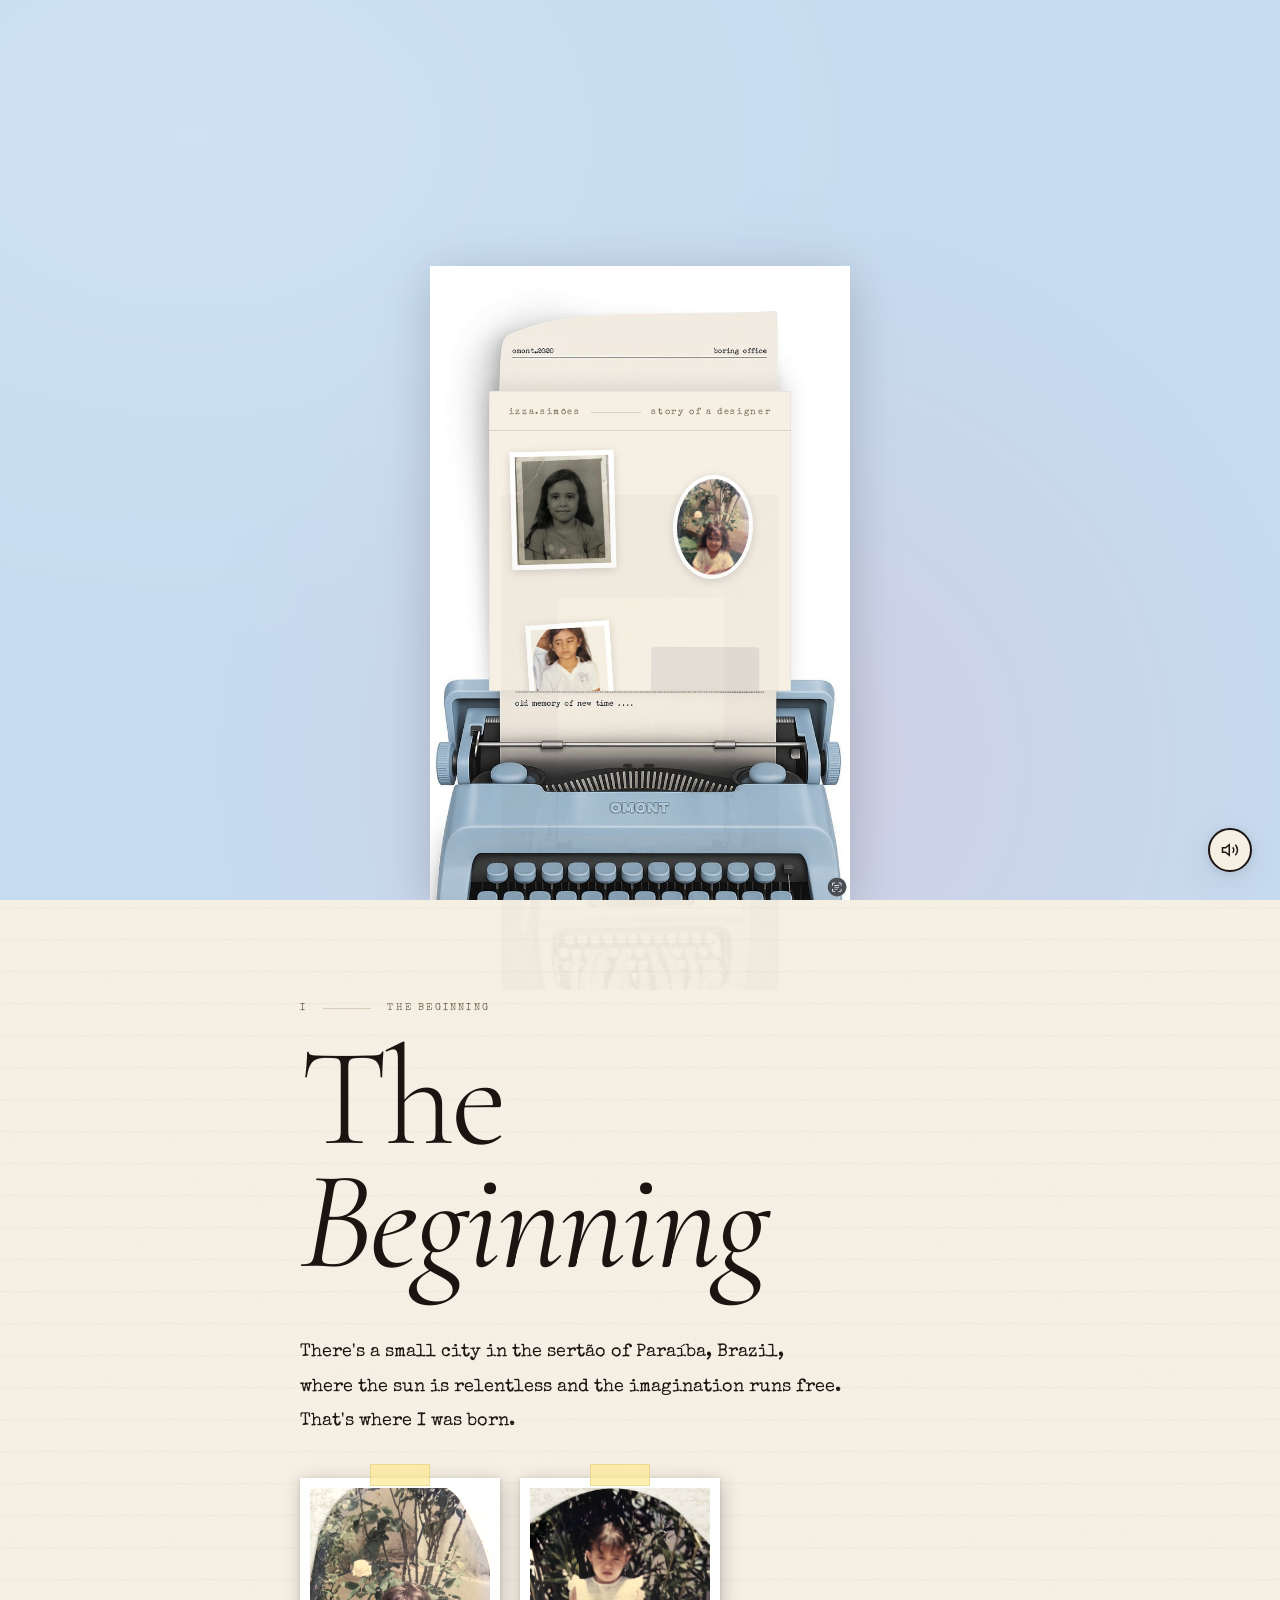
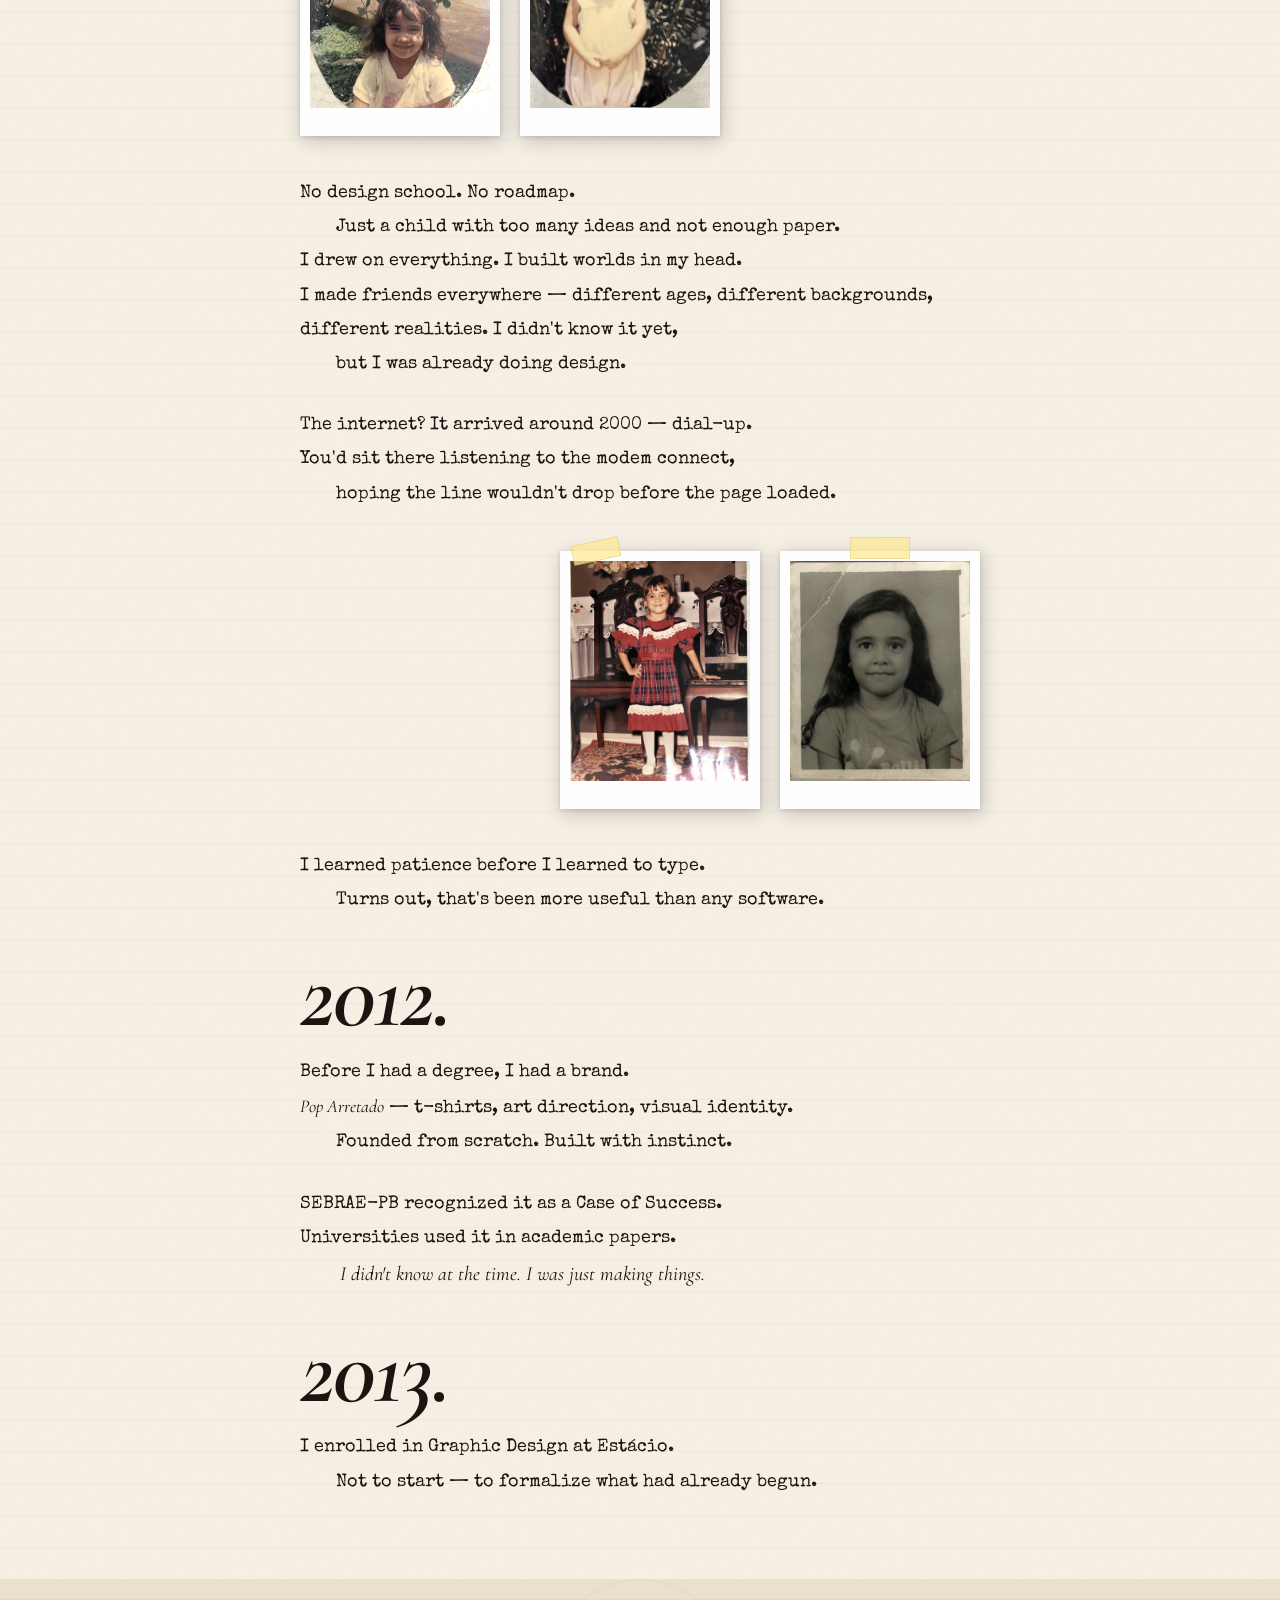
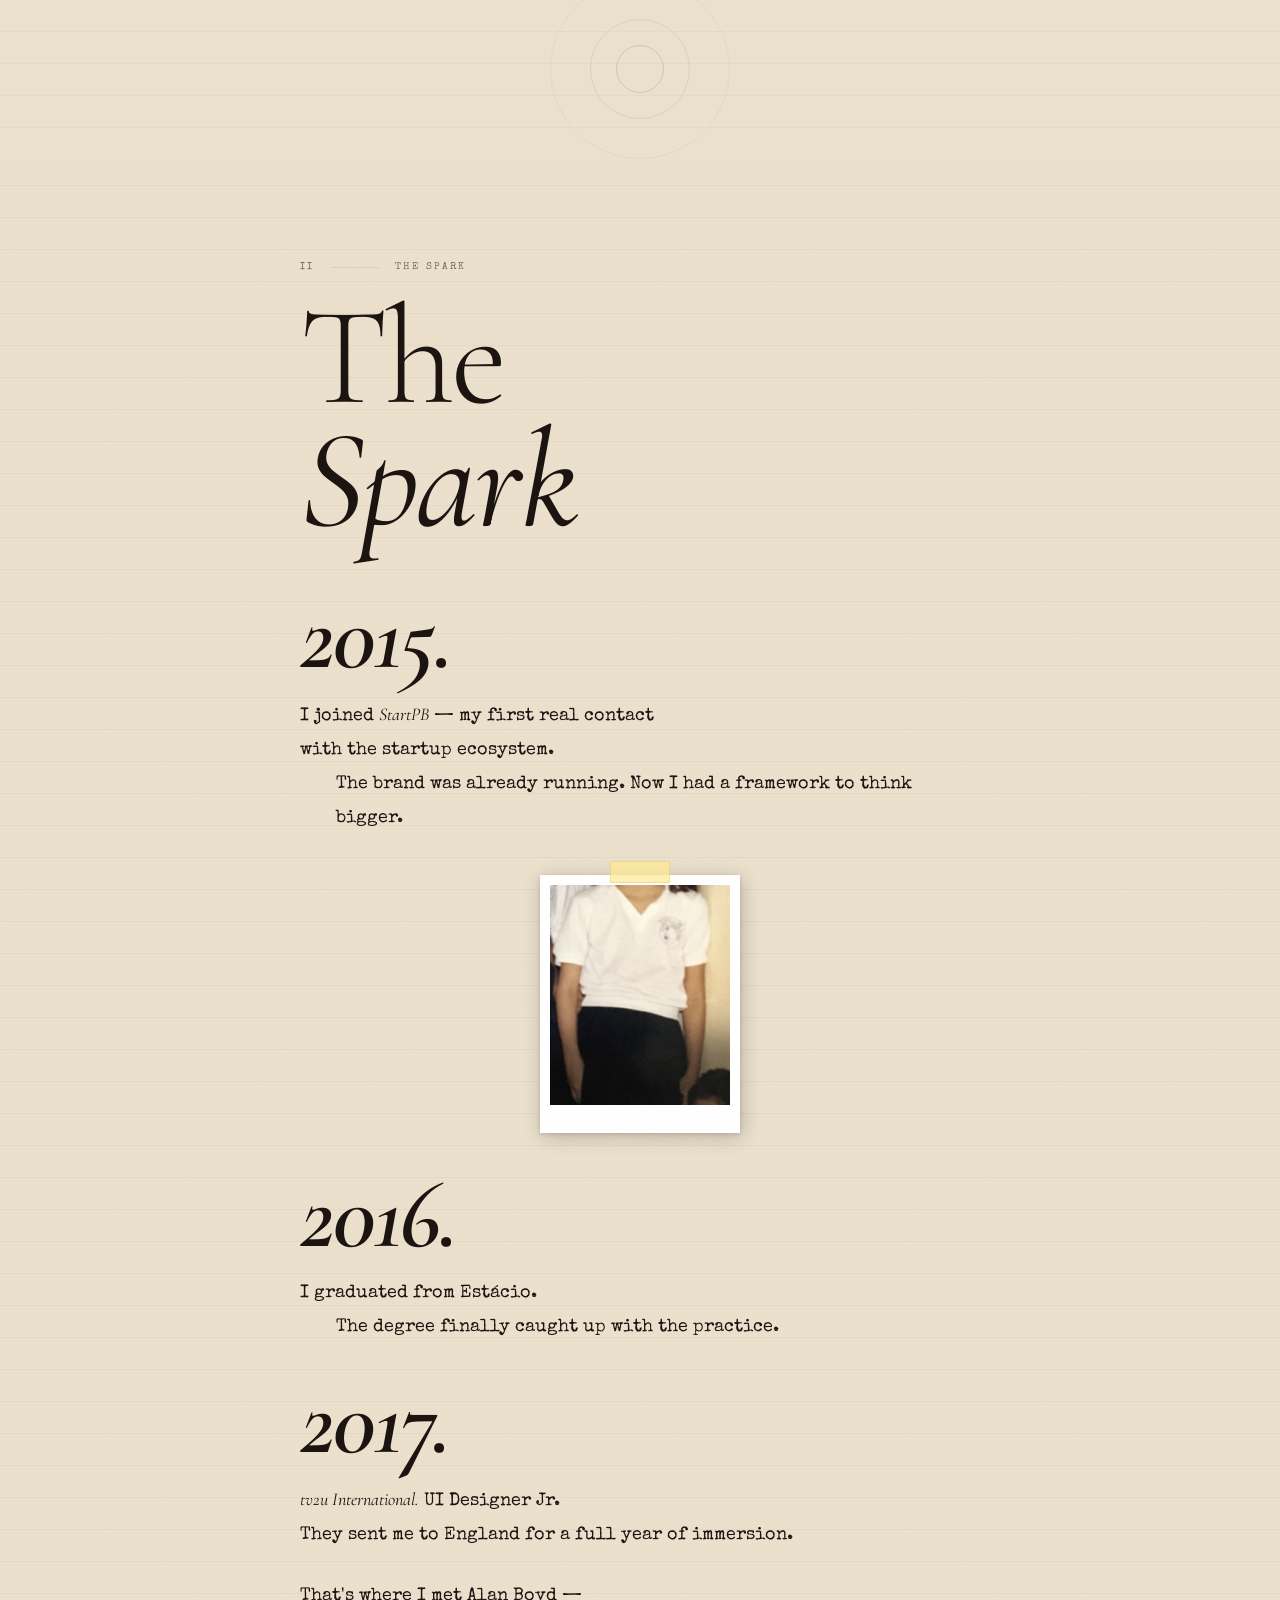
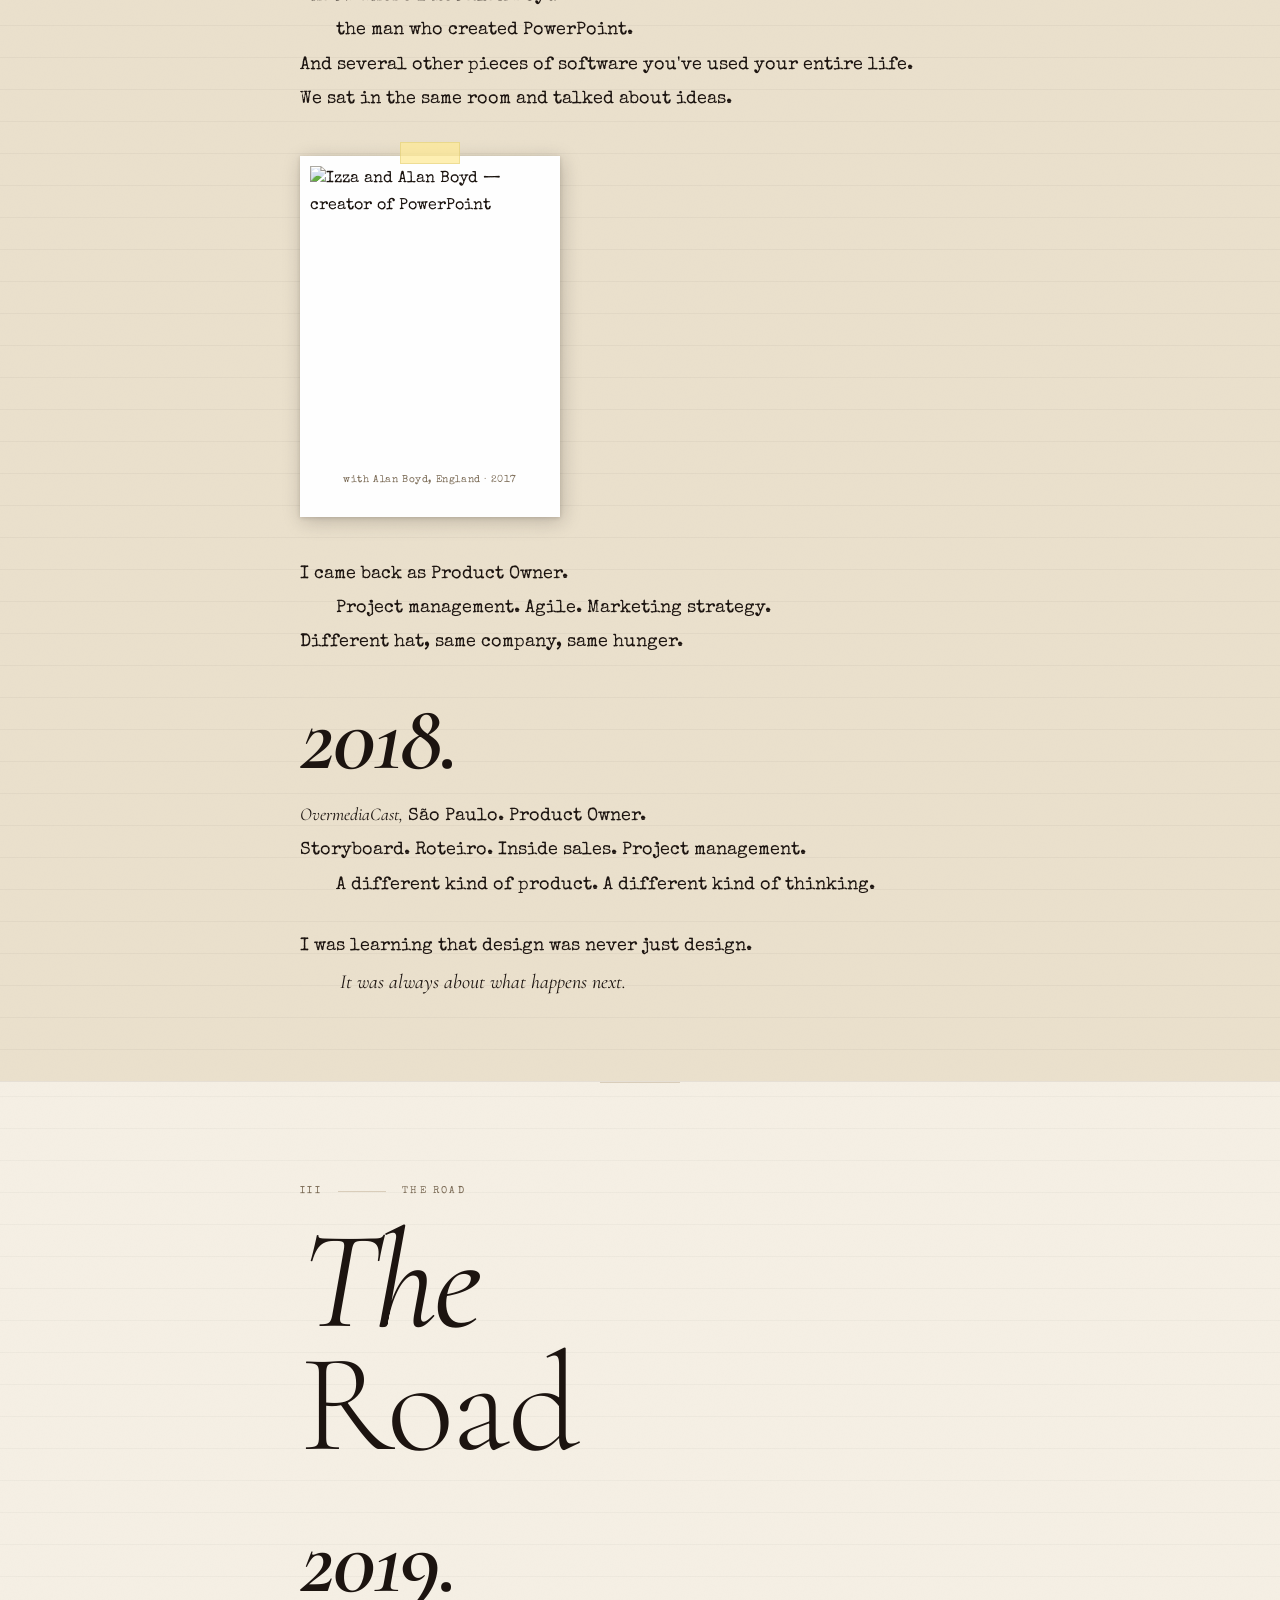
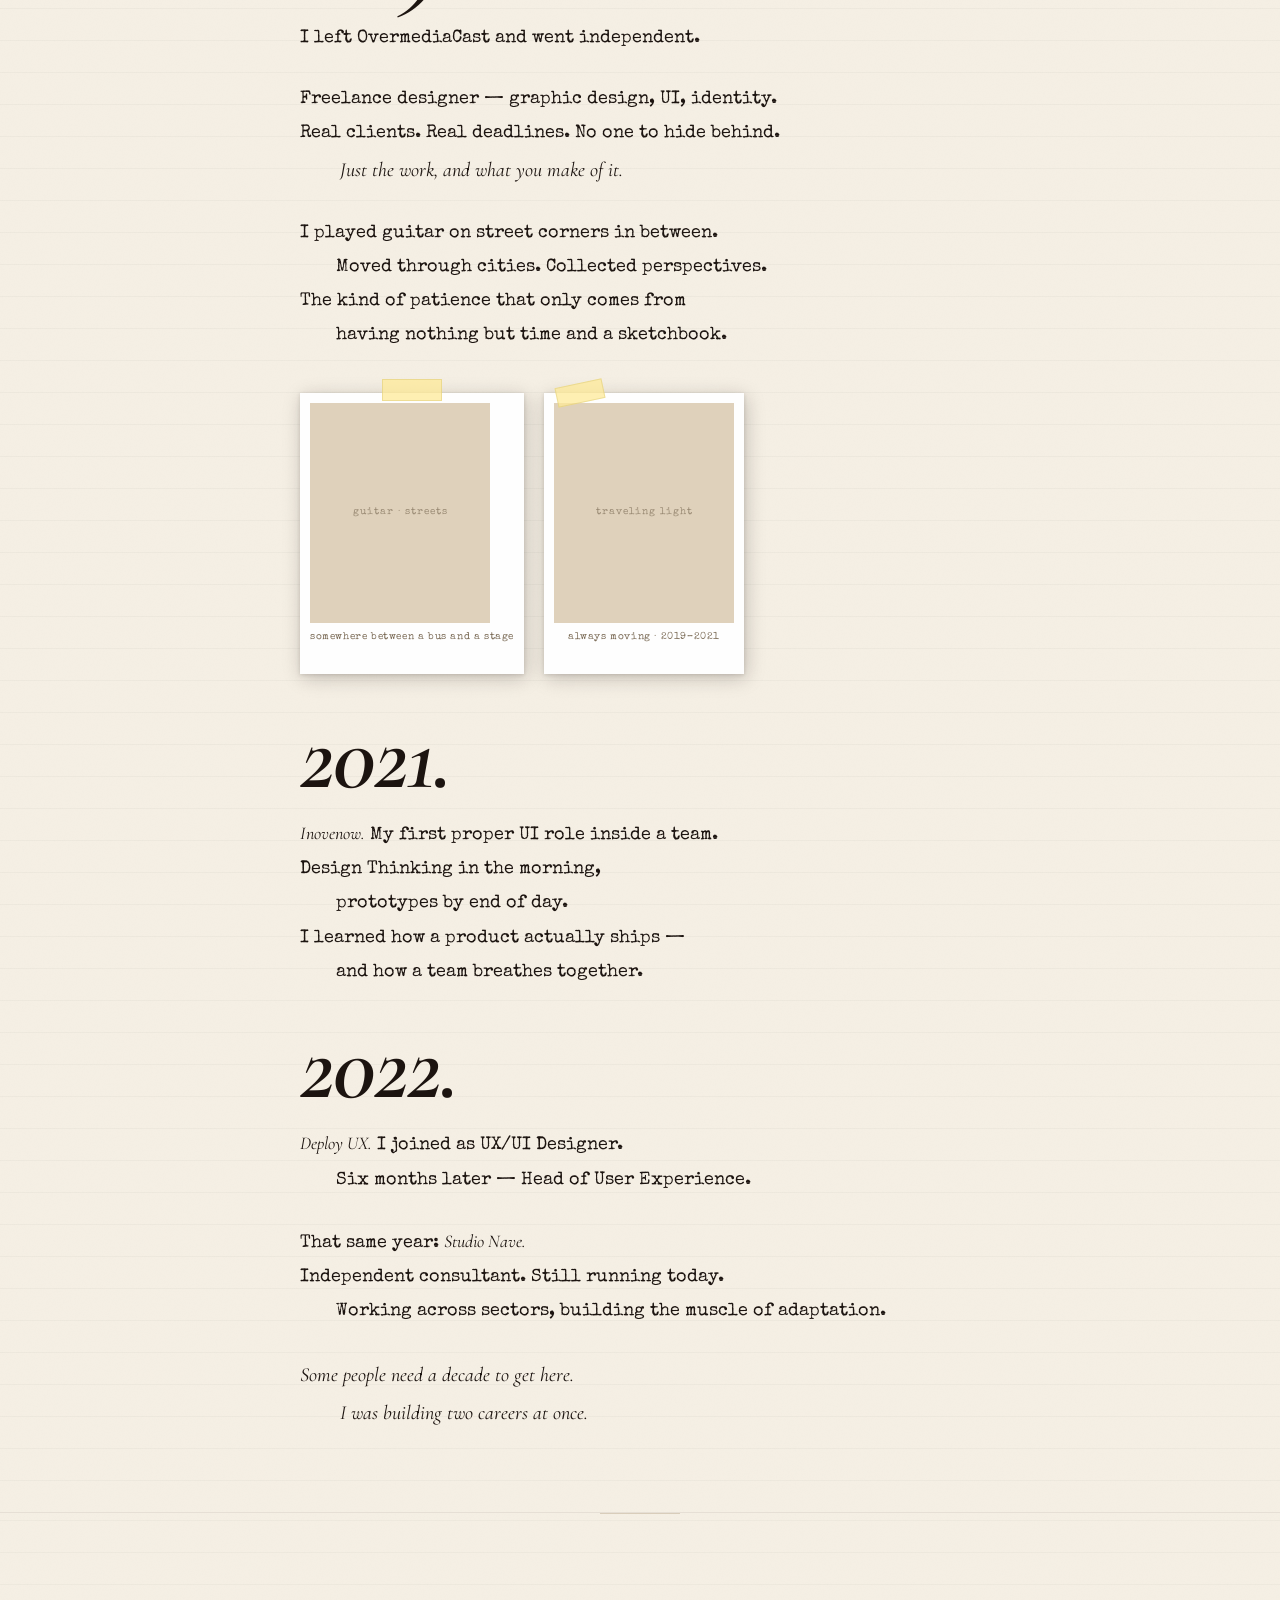
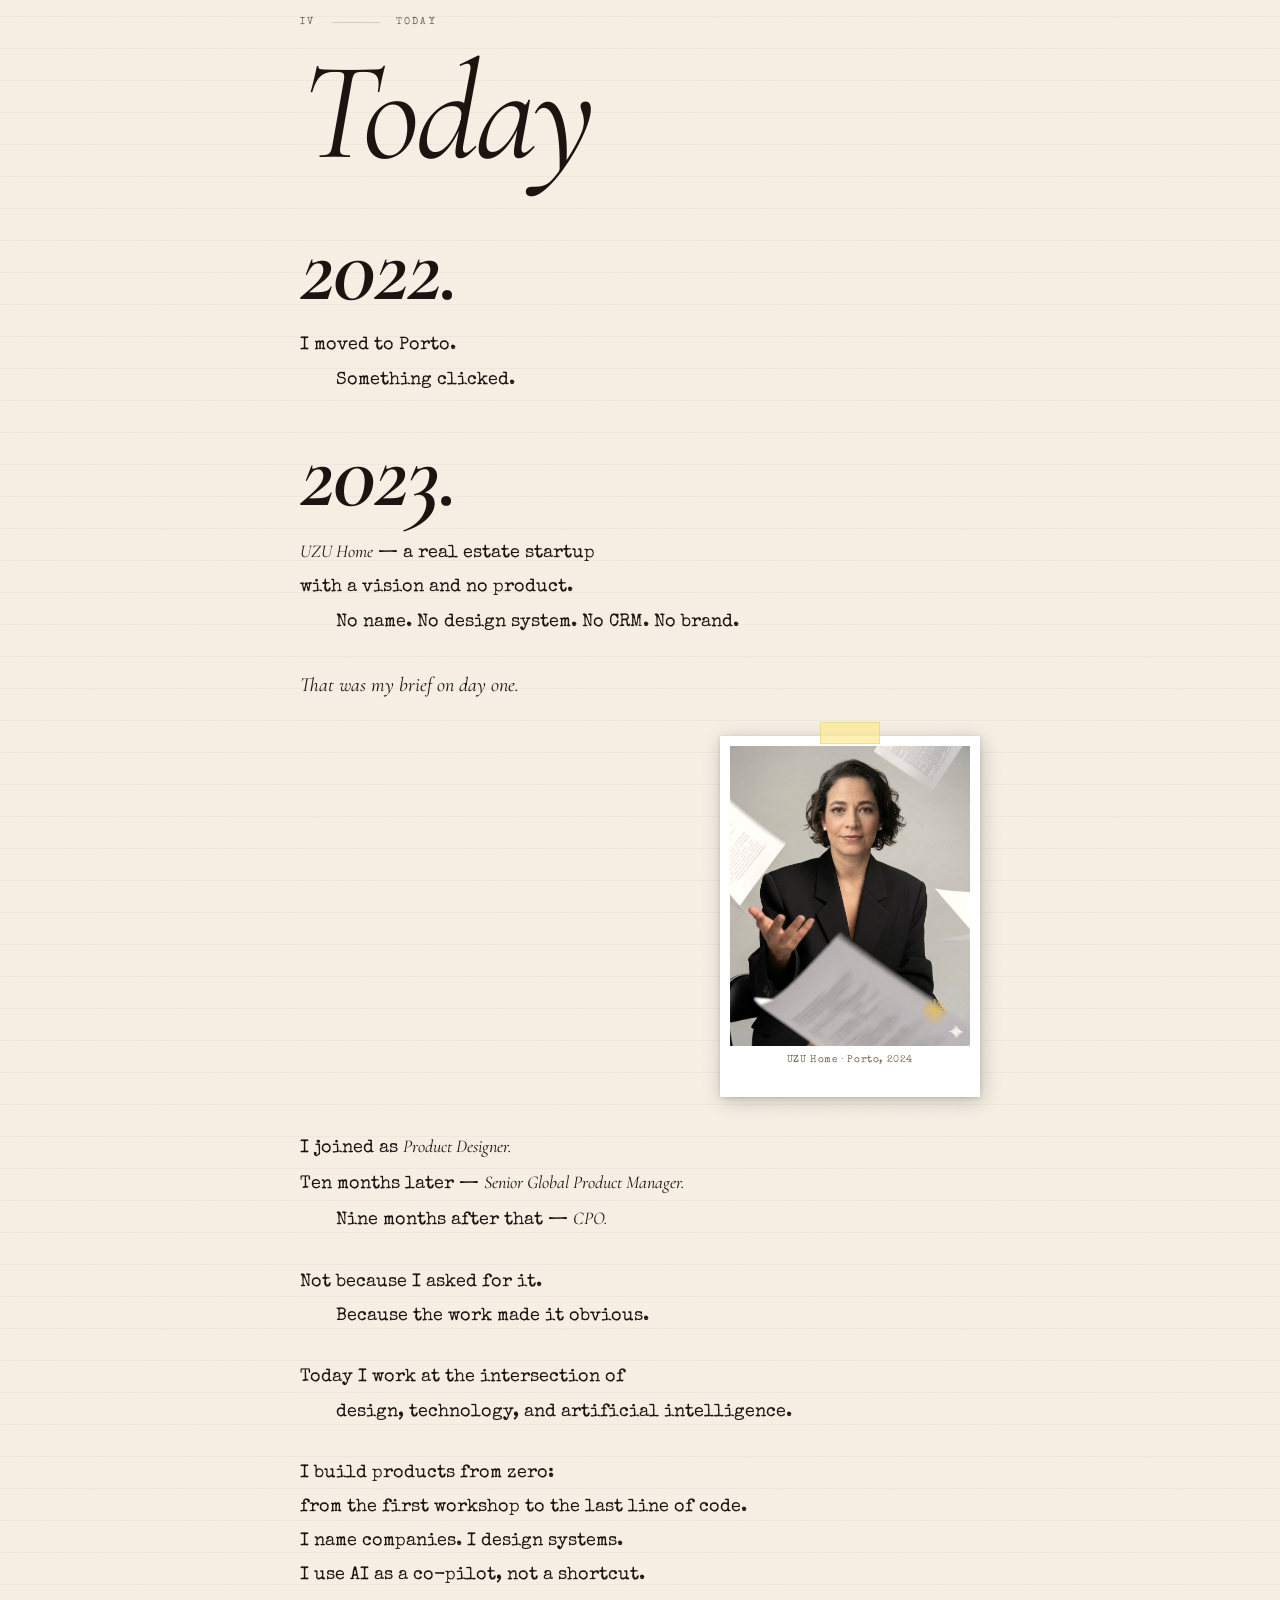
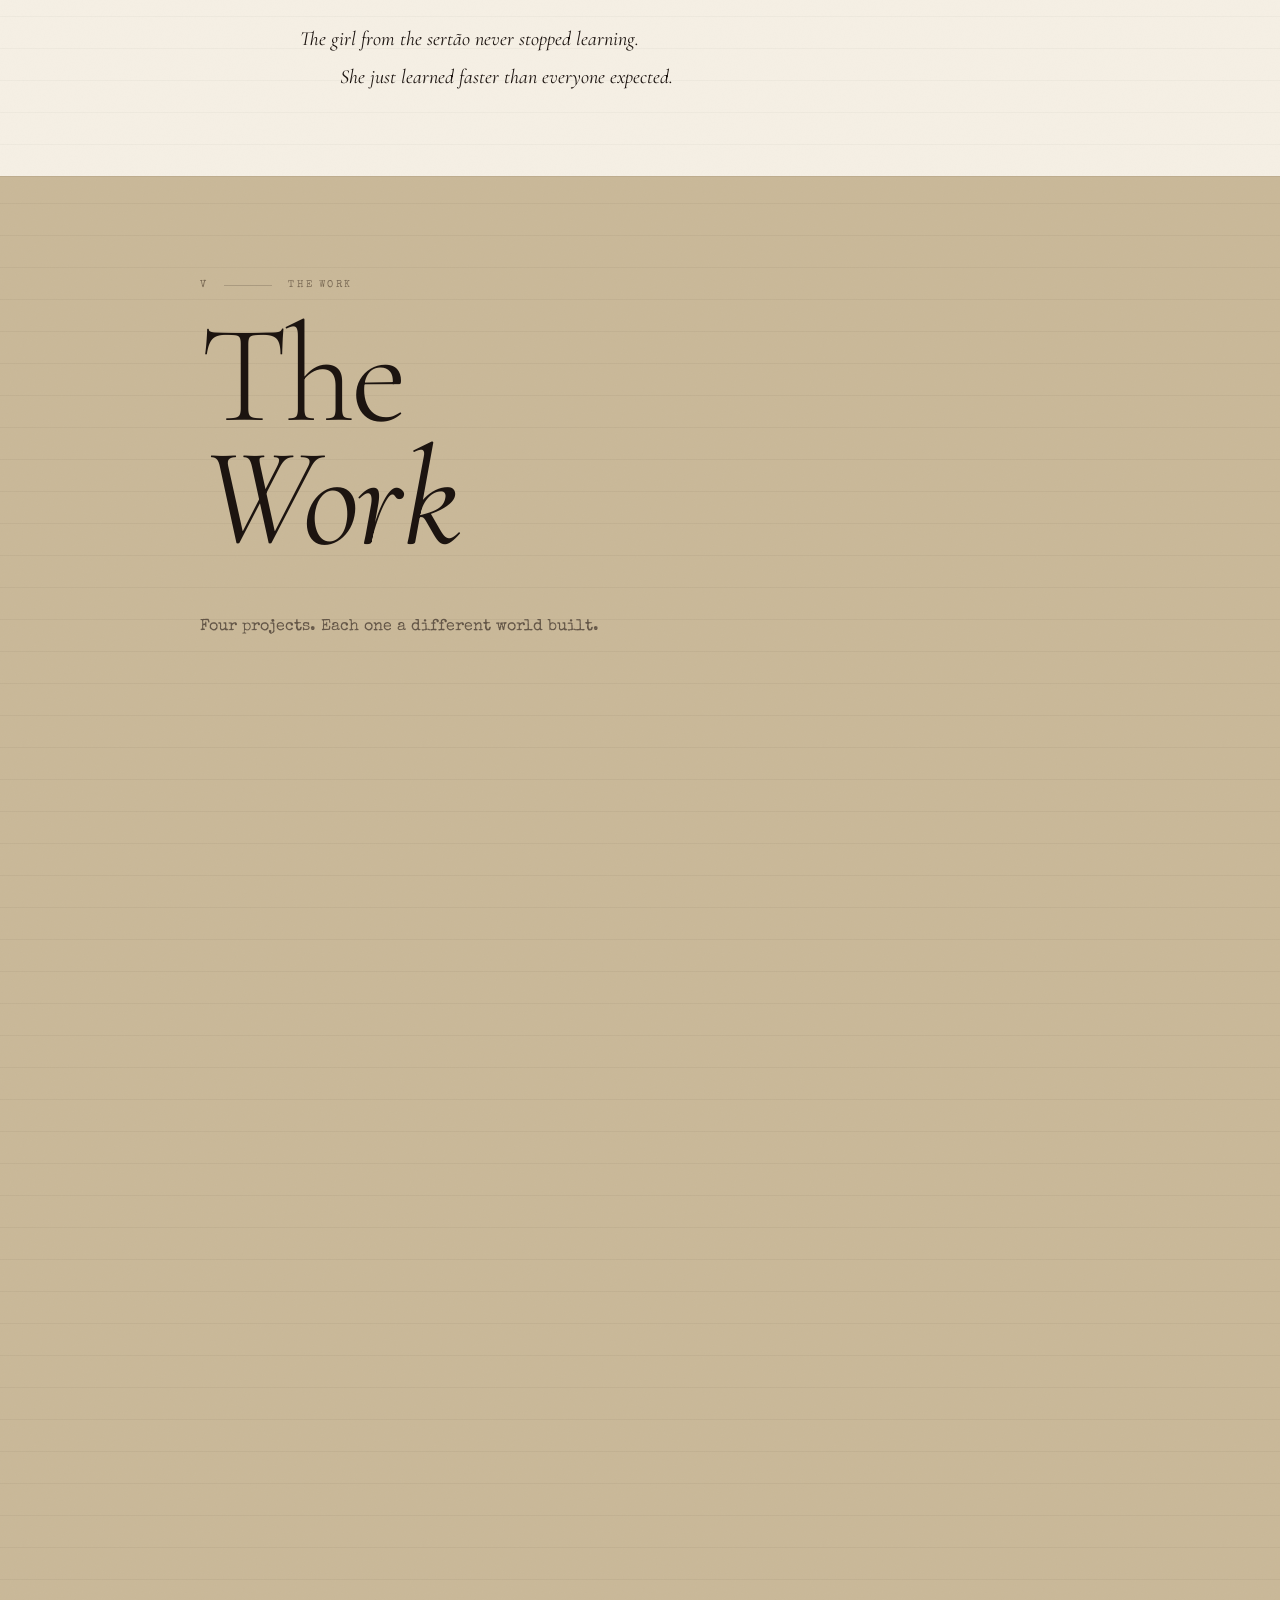
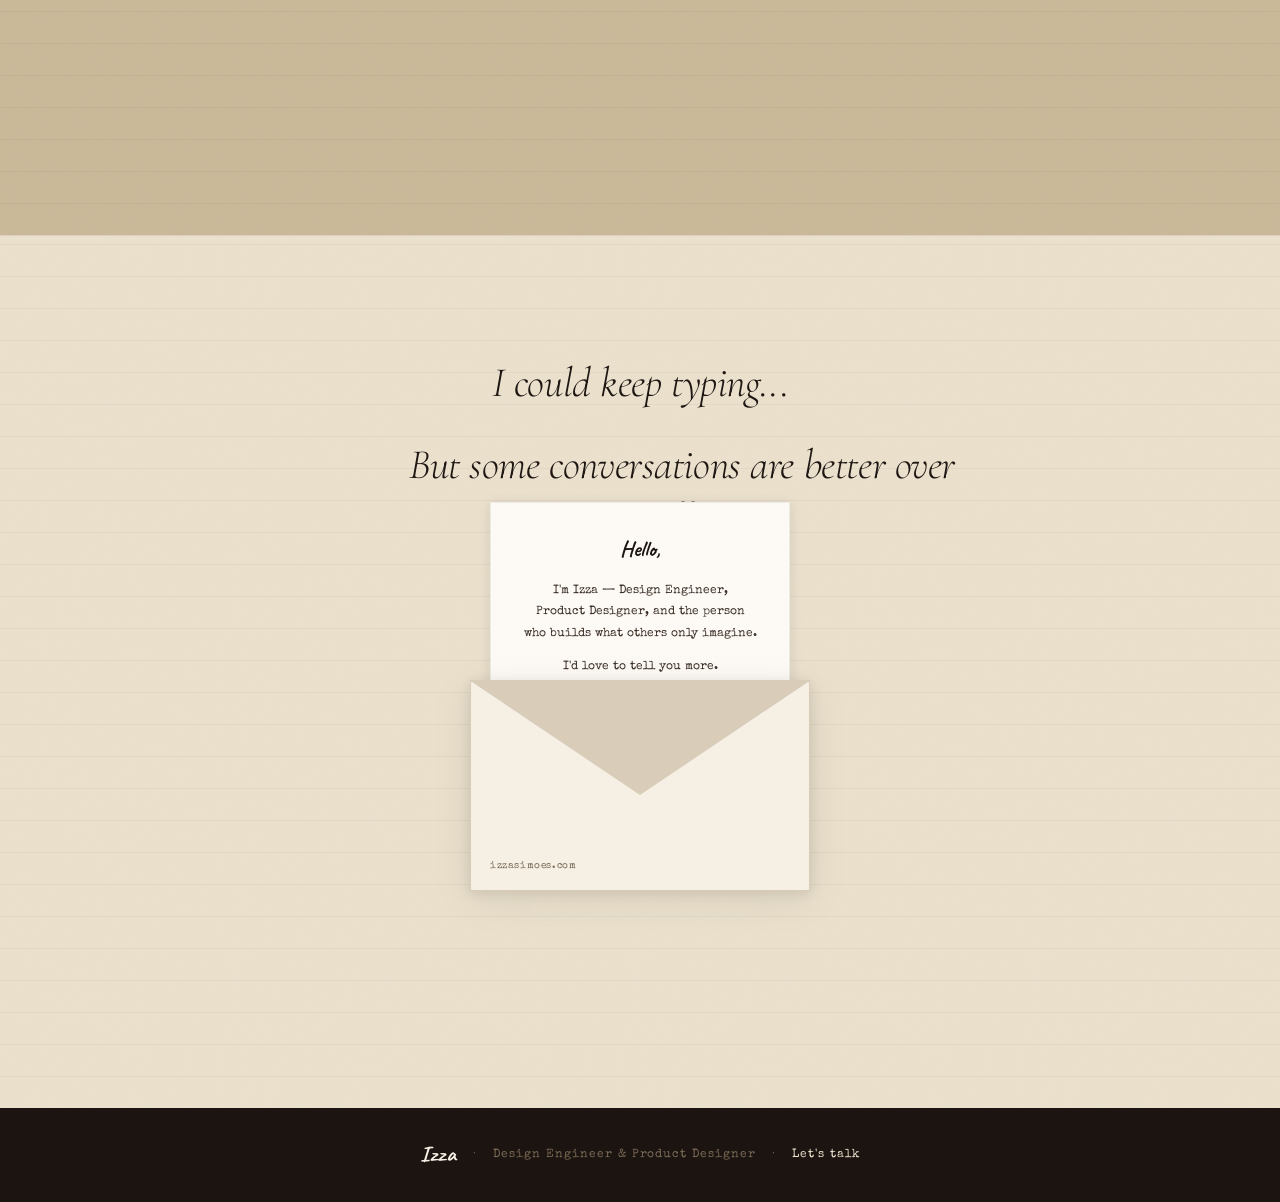
==== commit 431d27a8: "Hero redesign: blue typewriter + childhood photos on paper, rich CV timeline narrative - Replace pin" ====
--- a/index.html
+++ b/index.html
@@ -25,7 +25,7 @@
 
   <link rel="preconnect" href="https://fonts.googleapis.com">
   <link rel="preconnect" href="https://fonts.gstatic.com" crossorigin>
-  <link href="https://fonts.googleapis.com/css2?family=Cormorant+Garamond:ital,wght@0,300;0,500;0,600;1,300;1,400;1,600;1,700&family=Special+Elite&family=Caveat:wght@500;700&family=IM+Fell+English:ital@0;1&display=swap" rel="stylesheet">
+  <link href="https://fonts.googleapis.com/css2?family=Cormorant+Garamond:ital,wght@0,300;0,500;0,600;1,300;1,400;1,600;1,700&family=Special+Elite&family=Kalam:wght@700&family=Caveat:wght@500;700&family=IM+Fell+English:ital@0;1&display=swap" rel="stylesheet">
   <link rel="stylesheet" href="style.css">
 </head>
 <body>
@@ -55,28 +55,53 @@
     <div class="hero-bg"></div>
     <div class="typewriter-scene">
       <div class="paper-roll">
+
+        <!-- Paper header — top of paper stamp line -->
+        <div class="paper-hero-header">
+          <span class="phr-left">izza.simões</span>
+          <span class="phr-rule"></span>
+          <span class="phr-right">story of a designer</span>
+        </div>
+
+        <!-- Childhood photos — middle of paper, revealed as scroll grows paper -->
+        <div class="paper-photos-area">
+          <div class="paper-photo pp-square">
+            <img src="assets/hero-child-square.png" alt="Izza, criança">
+          </div>
+          <div class="paper-photo pp-oval">
+            <img src="assets/hero-child-oval.png" alt="Izza, jardim">
+          </div>
+          <div class="paper-photo pp-color">
+            <img src="assets/hero-child-color.png" alt="Izza, escola">
+          </div>
+          <div class="paper-sticky"></div>
+        </div>
+
+        <!-- Typed content — bottom of paper, at carriage level -->
         <div class="paper-content">
-          <div class="hero-name">Izza</div>
+          <div class="paper-carriage-line">
+            <span class="carriage-left">old memory of new time</span>
+            <span class="carriage-dots">........</span>
+          </div>
+          <div class="hero-name-wrap">
+            <span class="name-tape name-tape--blue"></span>
+            <span class="name-tape name-tape--cream"></span>
+            <span class="name-tape name-tape--mauve"></span>
+            <div class="hero-name">Izza Simões</div>
+          </div>
           <div class="hero-role">Design Engineer · Product Designer · AI</div>
           <div class="hero-tagline">"From the sertão of Paraíba to the whole damn planet."</div>
           <div class="hero-cursor">█</div>
         </div>
-      </div>
-      <img src="assets/typewriter.png" alt="Pink typewriter" class="typewriter-img">
+
+      </div>
+      <img src="assets/typewriter-blue.png" alt="Blue vintage typewriter" class="typewriter-img">
     </div>
     <div class="scroll-hint">
       <span>scroll to read the story</span>
       <div class="scroll-arrow">↓</div>
     </div>
   </section>
-
-  <!-- MARQUEE: Hero → Chapter I -->
-  <div class="marquee-strip marquee-paper" aria-hidden="true">
-    <div class="marquee-track">
-      <span>Chapter I · The Beginning · Patos-PB · Sertão da Paraíba · Brasil · 1986 · </span>
-      <span>Chapter I · The Beginning · Patos-PB · Sertão da Paraíba · Brasil · 1986 · </span>
-    </div>
-  </div>
 
   <!-- ═══════════════════════════════════════
        CHAPTER I — Origin
@@ -132,18 +157,23 @@
 
         <p class="typed-line">I learned patience before I learned to type.</p>
         <p class="typed-line indent">Turns out, that's been more useful than any software.</p>
-      </div>
-
-    </div>
-  </section>
-
-  <!-- MARQUEE: Chapter I → Universe Bridge → Chapter II -->
-  <div class="marquee-strip marquee-paper" aria-hidden="true">
-    <div class="marquee-track">
-      <span>Chapter II · The Spark · 2015 · StartPB · 2016 · Graphic Design · 2017 · Tv2U · England · Alan Boyd · </span>
-      <span>Chapter II · The Spark · 2015 · StartPB · 2016 · Graphic Design · 2017 · Tv2U · England · Alan Boyd · </span>
-    </div>
-  </div>
+        <br>
+        <p class="typed-line highlight">2012.</p>
+        <p class="typed-line">Before I had a degree, I had a brand.</p>
+        <p class="typed-line"><em>Pop Arretado</em> — t-shirts, art direction, visual identity.</p>
+        <p class="typed-line indent">Founded from scratch. Built with instinct.</p>
+        <br>
+        <p class="typed-line">SEBRAE-PB recognized it as a Case of Success.</p>
+        <p class="typed-line">Universities used it in academic papers.</p>
+        <p class="typed-line indent italic">I didn't know at the time. I was just making things.</p>
+        <br>
+        <p class="typed-line highlight">2013.</p>
+        <p class="typed-line">I enrolled in Graphic Design at Estácio.</p>
+        <p class="typed-line indent">Not to start — to formalize what had already begun.</p>
+      </div>
+
+    </div>
+  </section>
 
   <!-- UNIVERSE EXPANSION BRIDGE — sertão → world -->
   <div class="universe-bridge" id="universe-bridge" aria-hidden="true">
@@ -171,11 +201,9 @@
 
       <div class="narrative">
         <p class="typed-line highlight">2015.</p>
-        <p class="typed-line">I joined a program called <em>StartPB</em> —</p>
-        <p class="typed-line">and that's where I first touched the world of startups.</p>
-        <p class="typed-line indent">E-commerce was just beginning. I was learning in real time.</p>
-        <p class="typed-line">The t-shirt brand idea was already in my head.</p>
-        <p class="typed-line indent">StartPB gave it a foundation.</p>
+        <p class="typed-line">I joined <em>StartPB</em> — my first real contact</p>
+        <p class="typed-line">with the startup ecosystem.</p>
+        <p class="typed-line indent">The brand was already running. Now I had a framework to think bigger.</p>
 
         <div class="collage collage-center">
           <div class="photo-wrap" data-rotate="-2deg" data-delay="0">
@@ -185,12 +213,12 @@
         </div>
 
         <p class="typed-line highlight">2016.</p>
-        <p class="typed-line">I graduated. I opened the brand.</p>
-        <p class="typed-line indent">T-shirts. Graphic design. Real things, finally.</p>
+        <p class="typed-line">I graduated from Estácio.</p>
+        <p class="typed-line indent">The degree finally caught up with the practice.</p>
         <br>
         <p class="typed-line highlight">2017.</p>
-        <p class="typed-line">A startup called <em>Tv2U</em> brought me to England</p>
-        <p class="typed-line">for three months of full immersion.</p>
+        <p class="typed-line"><em>tv2u International.</em> UI Designer Jr.</p>
+        <p class="typed-line">They sent me to England for a full year of immersion.</p>
         <br>
         <p class="typed-line">That's where I met Alan Boyd —</p>
         <p class="typed-line indent">the man who created PowerPoint.</p>
@@ -205,33 +233,24 @@
           </div>
         </div>
 
-        <p class="typed-line">That trip taught me something important:</p>
-        <p class="typed-line indent italic">the world is much smaller than we think,</p>
-        <p class="typed-line indent italic">and much more accessible than we're told.</p>
-        <br>
-        <p class="typed-line">I traveled. I played guitar on street corners.</p>
-        <p class="typed-line">Took courses. Crossed time zones. Made things.</p>
-        <br>
-        <p class="typed-line italic">What I got in return:</p>
-        <p class="typed-line indent italic">resilience, patience, and the ability to stay calm</p>
-        <p class="typed-line indent italic">when everything is on fire.</p>
-        <br>
-        <p class="typed-line">Which, in startups, is always useful.</p>
-      </div>
-
-    </div>
-  </section>
-
-  <!-- MARQUEE: Chapter II → Chapter III -->
-  <div class="marquee-strip marquee-paper" aria-hidden="true">
-    <div class="marquee-track">
-      <span>Chapter III · Today · Design Engineer · Product Designer · AI · Startups · 2017 → Now · </span>
-      <span>Chapter III · Today · Design Engineer · Product Designer · AI · Startups · 2017 → Now · </span>
-    </div>
-  </div>
-
-  <!-- ═══════════════════════════════════════
-       CHAPTER III — Today
+        <p class="typed-line">I came back as Product Owner.</p>
+        <p class="typed-line indent">Project management. Agile. Marketing strategy.</p>
+        <p class="typed-line">Different hat, same company, same hunger.</p>
+        <br>
+        <p class="typed-line highlight">2018.</p>
+        <p class="typed-line"><em>OvermediaCast,</em> São Paulo. Product Owner.</p>
+        <p class="typed-line">Storyboard. Roteiro. Inside sales. Project management.</p>
+        <p class="typed-line indent">A different kind of product. A different kind of thinking.</p>
+        <br>
+        <p class="typed-line">I was learning that design was never just design.</p>
+        <p class="typed-line indent italic">It was always about what happens next.</p>
+      </div>
+
+    </div>
+  </section>
+
+  <!-- ═══════════════════════════════════════
+       CHAPTER III — The Road
   ════════════════════════════════════════ -->
   <section id="today" class="chapter paper-section">
     <div class="page-texture"></div>
@@ -240,49 +259,60 @@
       <div class="chapter-marker">
         <span class="ch-num">III</span>
         <div class="ch-line"></div>
-        <span class="ch-label">Today</span>
-      </div>
-      <h2 class="chapter-display"><em>Today</em></h2>
+        <span class="ch-label">The Road</span>
+      </div>
+      <h2 class="chapter-display"><em>The</em><br>Road</h2>
 
       <div class="narrative">
-        <div class="collage collage-right collage-solo">
-          <div class="photo-wrap photo-large" data-rotate="-1deg" data-delay="0">
-            <div class="tape tape-top"></div>
-            <img src="assets/izza-uzu.png" alt="Izza Simões today">
-          </div>
-        </div>
-
-        <p class="typed-line">I work at the intersection of design, technology,</p>
-        <p class="typed-line indent">and artificial intelligence.</p>
-        <br>
-        <p class="typed-line">Since 2017, I've been specialising in startups —</p>
-        <p class="typed-line">early-stage companies that need someone who can</p>
-        <p class="typed-line indent">hold the vision and build the thing at the same time.</p>
-        <br>
-        <p class="typed-line">I build products from zero — from the first workshop</p>
-        <p class="typed-line">to the last line of code.</p>
-        <br>
-        <p class="typed-line">I name companies. I design systems.</p>
-        <p class="typed-line">I lead technical migrations.</p>
-        <p class="typed-line">I use AI as a co-pilot, not a shortcut.</p>
-        <br>
-        <p class="typed-line">My skills go way beyond the technical.</p>
-        <p class="typed-line indent">That's exactly what makes the difference.</p>
-      </div>
-
-    </div>
-  </section>
-
-  <!-- MARQUEE: Chapter III → Chapter IV (Resilience) -->
-  <div class="marquee-strip marquee-paper" aria-hidden="true">
-    <div class="marquee-track">
-      <span>Chapter IV · The Long Road · Guitar · Streets · São Paulo · London · Berlin · Time Zones · No Safety Net · Discomfort Teaches · </span>
-      <span>Chapter IV · The Long Road · Guitar · Streets · São Paulo · London · Berlin · Time Zones · No Safety Net · Discomfort Teaches · </span>
-    </div>
-  </div>
-
-  <!-- ═══════════════════════════════════════
-       CHAPTER IV — Resilience / The Long Road
+        <p class="typed-line highlight">2019.</p>
+        <p class="typed-line">I left OvermediaCast and went independent.</p>
+        <br>
+        <p class="typed-line">Freelance designer — graphic design, UI, identity.</p>
+        <p class="typed-line">Real clients. Real deadlines. No one to hide behind.</p>
+        <p class="typed-line indent italic">Just the work, and what you make of it.</p>
+        <br>
+        <p class="typed-line">I played guitar on street corners in between.</p>
+        <p class="typed-line indent">Moved through cities. Collected perspectives.</p>
+        <p class="typed-line">The kind of patience that only comes from</p>
+        <p class="typed-line indent">having nothing but time and a sketchbook.</p>
+
+        <div class="collage collage-left">
+          <div class="photo-wrap" data-rotate="-6deg" data-delay="0">
+            <div class="tape tape-top"></div>
+            <div class="photo-placeholder"><span class="ph-label">guitar · streets</span></div>
+            <div class="photo-caption">somewhere between a bus and a stage</div>
+          </div>
+          <div class="photo-wrap" data-rotate="3deg" data-delay="0.22">
+            <div class="tape tape-corner"></div>
+            <div class="photo-placeholder"><span class="ph-label">traveling light</span></div>
+            <div class="photo-caption">always moving · 2019–2021</div>
+          </div>
+        </div>
+
+        <p class="typed-line highlight">2021.</p>
+        <p class="typed-line"><em>Inovenow.</em> My first proper UI role inside a team.</p>
+        <p class="typed-line">Design Thinking in the morning,</p>
+        <p class="typed-line indent">prototypes by end of day.</p>
+        <p class="typed-line">I learned how a product actually ships —</p>
+        <p class="typed-line indent">and how a team breathes together.</p>
+        <br>
+        <p class="typed-line highlight">2022.</p>
+        <p class="typed-line"><em>Deploy UX.</em> I joined as UX/UI Designer.</p>
+        <p class="typed-line indent">Six months later — Head of User Experience.</p>
+        <br>
+        <p class="typed-line">That same year: <em>Studio Nave.</em></p>
+        <p class="typed-line">Independent consultant. Still running today.</p>
+        <p class="typed-line indent">Working across sectors, building the muscle of adaptation.</p>
+        <br>
+        <p class="typed-line italic">Some people need a decade to get here.</p>
+        <p class="typed-line indent italic">I was building two careers at once.</p>
+      </div>
+
+    </div>
+  </section>
+
+  <!-- ═══════════════════════════════════════
+       CHAPTER IV — Today
   ════════════════════════════════════════ -->
   <section id="resilience" class="chapter paper-section">
     <div class="page-texture"></div>
@@ -291,76 +321,65 @@
       <div class="chapter-marker">
         <span class="ch-num">IV</span>
         <div class="ch-line"></div>
-        <span class="ch-label">The Long Road</span>
-      </div>
-      <h2 class="chapter-display"><em>The</em><br>Long Road</h2>
+        <span class="ch-label">Today</span>
+      </div>
+      <h2 class="chapter-display"><em>Today</em></h2>
 
       <div class="narrative">
-        <p class="typed-line">There were years with no plan.</p>
-        <p class="typed-line indent">Just a bag, a guitar, and a city.</p>
-        <br>
-        <p class="typed-line">I played for strangers on street corners.</p>
-        <p class="typed-line">I moved alone. Different countries.</p>
-        <p class="typed-line indent">No safety net. No backup plan.</p>
-
-        <div class="collage collage-left">
-          <div class="photo-wrap" data-rotate="-6deg" data-delay="0">
-            <div class="tape tape-top"></div>
-            <div class="photo-placeholder"><span class="ph-label">guitar · streets</span></div>
-            <div class="photo-caption">somewhere between a bus and a stage</div>
-          </div>
-          <div class="photo-wrap" data-rotate="3deg" data-delay="0.22">
-            <div class="tape tape-corner"></div>
-            <div class="photo-placeholder"><span class="ph-label">traveling light</span></div>
-            <div class="photo-caption">always moving · 2017–2019</div>
-          </div>
-        </div>
-
-        <p class="typed-line">Not because I had to.</p>
-        <p class="typed-line indent">Because I knew discomfort teaches.</p>
-        <br>
-        <p class="typed-line italic">The person who built her own life from scratch</p>
-        <p class="typed-line indent italic">can build anything.</p>
-        <br>
-        <p class="typed-line">Patience. Peace. Clarity under pressure.</p>
-        <p class="typed-line indent">These aren't soft skills.</p>
+        <p class="typed-line highlight">2022.</p>
+        <p class="typed-line">I moved to Porto.</p>
+        <p class="typed-line indent">Something clicked.</p>
+        <br>
+        <p class="typed-line highlight">2023.</p>
+        <p class="typed-line"><em>UZU Home</em> — a real estate startup</p>
+        <p class="typed-line">with a vision and no product.</p>
+        <p class="typed-line indent">No name. No design system. No CRM. No brand.</p>
+        <br>
+        <p class="typed-line italic">That was my brief on day one.</p>
 
         <div class="collage collage-right collage-solo">
           <div class="photo-wrap photo-large" data-rotate="-1deg" data-delay="0">
             <div class="tape tape-top"></div>
-            <div class="photo-placeholder photo-placeholder--large"><span class="ph-label">new city · new chapter</span></div>
-            <div class="photo-caption">every city, a new beginning</div>
-          </div>
-        </div>
-
-        <p class="typed-line indent">They're the hardest ones to learn.</p>
-        <p class="typed-line">And the most useful ones to carry.</p>
-      </div>
-
-    </div>
-  </section>
-
-  <!-- MARQUEE: Chapter IV → Chapter V (transition to dark) -->
-  <div class="marquee-strip marquee-to-dark" aria-hidden="true">
-    <div class="marquee-track">
-      <span>Chapter V · The Work · UZU Home · Atlas Career Guide · Nestlé · Ericsson Latam · PropTech · Career · FMCG · Telecom · </span>
-      <span>Chapter V · The Work · UZU Home · Atlas Career Guide · Nestlé · Ericsson Latam · PropTech · Career · FMCG · Telecom · </span>
-    </div>
-  </div>
+            <img src="assets/izza-uzu.png" alt="Izza Simões today">
+            <div class="photo-caption">UZU Home · Porto, 2024</div>
+          </div>
+        </div>
+
+        <p class="typed-line">I joined as <em>Product Designer.</em></p>
+        <p class="typed-line">Ten months later — <em>Senior Global Product Manager.</em></p>
+        <p class="typed-line indent">Nine months after that — <em>CPO.</em></p>
+        <br>
+        <p class="typed-line">Not because I asked for it.</p>
+        <p class="typed-line indent">Because the work made it obvious.</p>
+        <br>
+        <p class="typed-line">Today I work at the intersection of</p>
+        <p class="typed-line indent">design, technology, and artificial intelligence.</p>
+        <br>
+        <p class="typed-line">I build products from zero:</p>
+        <p class="typed-line">from the first workshop to the last line of code.</p>
+        <p class="typed-line">I name companies. I design systems.</p>
+        <p class="typed-line">I use AI as a co-pilot, not a shortcut.</p>
+        <br>
+        <p class="typed-line italic">The girl from the sertão never stopped learning.</p>
+        <p class="typed-line indent italic">She just learned faster than everyone expected.</p>
+      </div>
+
+    </div>
+  </section>
 
   <!-- ═══════════════════════════════════════
        CHAPTER V — The Work
   ════════════════════════════════════════ -->
-  <section id="work" class="chapter dark-section">
+  <section id="work" class="chapter worn-section">
     <div class="page-texture"></div>
     <div class="chapter-inner">
 
-      <div class="chapter-marker light">
+      <div class="chapter-marker">
         <span class="ch-num">V</span>
         <div class="ch-line"></div>
         <span class="ch-label">The Work</span>
       </div>
-      <h2 class="chapter-display chapter-display--light">The<br><em>Work</em></h2>
+      <h2 class="chapter-display">The<br><em>Work</em></h2>
 
       <p class="work-subtitle typed-line">Four projects. Each one a different world built.</p>
 
@@ -459,9 +478,6 @@
 
     </div>
   </section>
-
-  <!-- Bridge: dark Work → cream CTA -->
-  <div class="section-bridge" aria-hidden="true"></div>
 
   <!-- ═══════════════════════════════════════
        CTA — The Envelope
--- a/style.css
+++ b/style.css
@@ -12,19 +12,33 @@
   --paper:        #F5EFE4;
   --paper-aged:   #EAE0CC;
   --paper-dark:   #D9CDBA;
+  --paper-worn:   #C9B898;   /* old manila — Work section */
   --ink:          #1C1410;
   --ink-light:    #3A2E26;
   --sepia:        #7A6A55;
   --accent-blue:  #2B5BE0;
   --accent-warm:  #C4621A;
   --stamp-red:    #8B1A1A;
-  --dark-bg:      #181210;
-  --dark-card:    #231E19;
-  --dark-border:  #3A3028;
   --tape-color:   rgba(255, 235, 150, 0.72);
   --shadow-paper: 0 2px 12px rgba(28, 20, 16, 0.10), 0 8px 40px rgba(28, 20, 16, 0.08);
   --shadow-photo: 2px 4px 18px rgba(28, 20, 16, 0.22), 0 1px 4px rgba(28, 20, 16, 0.14);
   --r:            4px;
+}
+
+/* === CUSTOM FONTS === */
+@font-face {
+  font-family: 'YoureInvited';
+  src: url('assets/fonts/YoureInvited.otf') format('opentype');
+  font-weight: 400;
+  font-style: normal;
+  font-display: swap;
+}
+@font-face {
+  font-family: 'YoureInvited';
+  src: url('assets/fonts/YoureInvitedHeavy.otf') format('opentype');
+  font-weight: 700;
+  font-style: normal;
+  font-display: swap;
 }
 
 /* === RESET === */
@@ -107,38 +121,182 @@
   filter: drop-shadow(0 8px 24px rgba(0,0,0,0.18));
 }
 
-/* ── Paper: starts as a tiny stub, grows on scroll ── */
+/* ── Paper: starts at carriage level, grows on scroll to reveal photos above ── */
 .paper-roll {
   position: absolute;
-  /* anchored at the platen (~56% up from bottom of typewriter image) */
-  bottom: 54%;
-  left: 13%;
-  width: 74%;
-  /* ↓ STARTS short — GSAP animates height on scroll */
-  height: 72px;
-  overflow: hidden;           /* clips content until paper is tall enough */
-  background: #FDFAF5;
+  bottom: 33%;
+  left: 14%;
+  width: 72%;
+  height: 300px;
+  overflow: hidden;
+  background: var(--paper);
   border-radius: 1px 1px 0 0;
   box-shadow: 0 -4px 20px rgba(0,0,0,0.10), inset 0 0 0 1px rgba(0,0,0,0.04);
   z-index: 3;
-  /* GSAP will animate: height → left → width → borderRadius */
+}
+
+/* Paper header stamp line */
+.paper-hero-header {
+  flex-shrink: 0;
+  display: flex;
+  align-items: center;
+  gap: 10px;
+  padding: 14px 20px 10px;
+  border-bottom: 1px solid rgba(28,20,16,0.12);
+}
+.phr-left,
+.phr-right {
+  font-family: 'Special Elite', monospace;
+  font-size: 9px;
+  letter-spacing: 0.18em;
+  color: var(--sepia);
+  white-space: nowrap;
+}
+.phr-rule {
+  flex: 1;
+  height: 1px;
+  background: rgba(28,20,16,0.15);
+}
+
+/* Photos scattered on the paper */
+.paper-photos-area {
+  flex-shrink: 0;
+  position: relative;
+  height: 360px;
+}
+.paper-photo {
+  position: absolute;
+  overflow: hidden;
+}
+.paper-photo img {
+  display: block;
+  width: 100%;
+  height: 100%;
+  object-fit: cover;
+}
+.pp-square {
+  top: 20px;
+  left: 22px;
+  width: 104px;
+  height: 118px;
+  border: 5px solid #fff;
+  box-shadow: 0 2px 10px rgba(0,0,0,0.14);
+  transform: rotate(-1.5deg);
+}
+.pp-oval {
+  top: 44px;
+  right: 38px;
+  width: 80px;
+  height: 104px;
+  border-radius: 50%;
+  border: 4px solid #fff;
+  box-shadow: 0 2px 10px rgba(0,0,0,0.14);
+  transform: rotate(2.2deg);
+}
+.pp-color {
+  top: 192px;
+  left: 40px;
+  width: 84px;
+  height: 120px;
+  border: 5px solid #fff;
+  box-shadow: 0 2px 10px rgba(0,0,0,0.14);
+  transform: rotate(-3.8deg);
+}
+.paper-sticky {
+  position: absolute;
+  bottom: 8px;
+  right: 32px;
+  width: 108px;
+  height: 136px;
+  background: rgba(170,170,170,0.25);
+  border-radius: 4px;
+  transform: rotate(0.2deg);
+}
+
+/* Carriage line — "old memory of new time ...." at bottom */
+.paper-carriage-line {
+  display: flex;
+  align-items: baseline;
+  gap: 4px;
+  margin-bottom: 16px;
+  border-top: 1px dashed rgba(28,20,16,0.18);
+  padding-top: 10px;
+}
+.carriage-left {
+  font-family: 'Special Elite', monospace;
+  font-size: 9px;
+  letter-spacing: 0.1em;
+  color: var(--sepia);
+}
+.carriage-dots {
+  font-family: 'Special Elite', monospace;
+  font-size: 9px;
+  color: rgba(122,106,85,0.4);
+  letter-spacing: 2px;
 }
 
 .paper-content {
   position: relative;
-  padding: 36px 28px 20px;
+  padding: 20px 20px 16px;
   /* Content is hidden until paper grows enough */
   opacity: 0;
   transform: translateY(12px);
 }
 
+/* ── Name tape strips — coloured washi tape behind the name ── */
+.hero-name-wrap {
+  position: relative;
+  display: inline-block;
+  margin-bottom: 10px;
+}
+
+.name-tape {
+  position: absolute;
+  left: -14px;
+  right: -14px;
+  pointer-events: none;
+  mix-blend-mode: multiply;
+  z-index: 0;
+}
+
+/* Blue — #587AB3, covers top line of name */
+.name-tape--blue {
+  top: -4px;
+  height: 54%;
+  background: rgba(88, 122, 179, 0.26);
+  transform: rotate(-1.8deg);
+}
+
+/* Cream — #E1D6AE, middle overlap */
+.name-tape--cream {
+  top: 22%;
+  height: 56%;
+  background: rgba(225, 214, 174, 0.40);
+  transform: rotate(0.5deg);
+  left: -6px;
+  right: -18px;
+}
+
+/* Mauve — #BD98A1, covers bottom line / overlap */
+.name-tape--mauve {
+  bottom: -4px;
+  height: 52%;
+  background: rgba(189, 152, 161, 0.28);
+  transform: rotate(1.4deg);
+  left: -10px;
+  right: -6px;
+}
+
 .hero-name {
-  font-family: 'Caveat', cursive;
-  font-size: clamp(52px, 10vw, 80px);
+  font-family: 'Kalam', 'Caveat', cursive;
+  font-size: clamp(36px, 7.5vw, 64px);
   font-weight: 700;
   color: var(--ink);
-  line-height: 1;
-  margin-bottom: 8px;
+  line-height: 1.1;
+  margin-bottom: 0;
+  letter-spacing: -0.01em;
+  position: relative;
+  z-index: 1;           /* sits above tape strips */
 }
 
 .hero-role {
@@ -307,9 +465,7 @@
   font-style: italic;
   font-weight: 400;
 }
-.chapter-display--light {
-  color: rgba(234,224,204,0.88);
-}
+/* .chapter-display--light removed — all chapters now on paper tones */
 
 /* ═══════════════════════════════════════════════
    NARRATIVE / TYPED TEXT
@@ -339,7 +495,7 @@
   margin-bottom: 16px;
   margin-top: 8px;
 }
-.typed-line.italic   { font-family: 'IM Fell English', serif; font-style: italic; }
+.typed-line.italic   { font-family: 'Cormorant Garamond', serif; font-style: italic; font-size: clamp(16px, 2.4vw, 20px); }
 .typed-line em { font-style: italic; font-family: 'Cormorant Garamond', serif; }
 
 /* Typed char spans added by JS */
@@ -422,30 +578,29 @@
 }
 
 /* ═══════════════════════════════════════════════
-   DARK SECTION — The Work
-   Dark surface, paper cards — same world, dark table
+   WORN SECTION — The Work
+   Old manila paper — same world, worn desk surface
 ════════════════════════════════════════════════ */
-.dark-section {
-  background-color: var(--ink);
+.worn-section {
+  background-color: var(--paper-worn);
   background-image: repeating-linear-gradient(
     0deg,
     transparent 0px,
     transparent 31px,
-    rgba(255,255,255,0.012) 31px,
-    rgba(255,255,255,0.012) 32px
+    rgba(28,20,16,0.045) 31px,
+    rgba(28,20,16,0.045) 32px
   );
-  color: var(--paper);
-}
-.dark-section .page-texture {
-  opacity: 0.18;
-  mix-blend-mode: overlay;
-}
-.dark-section .chapter-inner {
+  color: var(--ink);
+}
+.worn-section .chapter-inner {
   max-width: 960px;
 }
+.worn-section .ch-line {
+  background: rgba(28,20,16,0.18);
+}
 
 .work-subtitle {
-  color: var(--paper-aged);
+  color: var(--ink-light);
   font-size: 16px;
   margin-bottom: 60px;
   opacity: 0.7;
@@ -458,7 +613,7 @@
   gap: 28px;
 }
 
-/* Cards look like physical paper files on a dark table */
+/* Cards look like physical paper files on an old desk */
 .project-card {
   position: relative;
   background: var(--paper);
@@ -476,10 +631,10 @@
   transition: box-shadow 0.3s ease, transform 0.25s;
   opacity: 0;
   transform: translateY(24px);
-  box-shadow: 0 4px 24px rgba(0,0,0,0.38), 0 1px 4px rgba(0,0,0,0.22);
+  box-shadow: 0 4px 20px rgba(28,20,16,0.18), 0 1px 4px rgba(28,20,16,0.10);
 }
 .project-card:hover {
-  box-shadow: 0 8px 40px rgba(0,0,0,0.48), 0 2px 8px rgba(0,0,0,0.28);
+  box-shadow: 0 8px 32px rgba(28,20,16,0.26), 0 2px 8px rgba(28,20,16,0.14);
   transform: translateY(-3px);
 }
 
@@ -585,8 +740,8 @@
 }
 
 .card-description {
-  font-family: 'IM Fell English', serif;
-  font-size: 15px;
+  font-family: 'Special Elite', monospace;
+  font-size: 14px;
   color: var(--ink-light);
   line-height: 1.8;
   margin-bottom: 12px;
@@ -813,9 +968,9 @@
   margin-bottom: 12px;
 }
 .letter-sig {
-  font-family: 'Caveat', cursive;
-  font-size: 18px;
-  font-weight: 600;
+  font-family: 'YoureInvited', 'Caveat', cursive;
+  font-size: 22px;
+  font-weight: 700;
   color: var(--ink);
   margin-top: 16px;
   display: block;
@@ -956,63 +1111,12 @@
 }
 
 /* ═══════════════════════════════════════════════
-   MARQUEE STRIPS — typewriter ribbon dividers
+   SECTION DIVIDERS — subtle paper folds between chapters
 ════════════════════════════════════════════════ */
 
-/* Default: paper-dark ribbon — stays within the paper world */
-.marquee-strip {
-  overflow: hidden;
-  background: var(--paper-dark);
-  border-top: 1px solid rgba(28,20,16,0.08);
-  border-bottom: 1px solid rgba(28,20,16,0.08);
-  padding: 12px 0;
-  position: relative;
-  z-index: 10;
-  white-space: nowrap;
-  user-select: none;
-}
-
-/* Paper marquees — between light sections */
-.marquee-strip.marquee-paper {
-  background: var(--paper-dark);
-}
-
-/* Pre-dark marquee — bridges cream → ink */
-.marquee-strip.marquee-to-dark {
-  background: linear-gradient(to bottom, var(--paper-dark) 0%, var(--ink) 100%);
-  border-top: 1px solid rgba(28,20,16,0.10);
-  border-bottom: none;
-  padding: 16px 0 20px;
-}
-.marquee-strip.marquee-to-dark .marquee-track span {
-  color: var(--paper-aged);
-}
-
-.marquee-track {
-  display: inline-flex;
-  will-change: transform;
-  animation: marqueeScroll 28s linear infinite;
-}
-.marquee-track span {
-  font-family: 'Special Elite', monospace;
-  font-size: 10px;
-  letter-spacing: 0.24em;
-  text-transform: uppercase;
-  color: var(--sepia);
-  padding-right: 56px;
-}
-
-@keyframes marqueeScroll {
-  from { transform: translateX(0); }
-  to   { transform: translateX(-50%); }
-}
-
-/* Bridge: dark Work section → cream CTA */
-.section-bridge {
-  height: 72px;
-  background: linear-gradient(var(--dark-bg), var(--paper-aged));
-  position: relative;
-  z-index: 5;
+/* Each chapter section gets a soft top border as divider */
+.chapter + .chapter {
+  border-top: 1px solid rgba(28,20,16,0.07);
 }
 
 /* ── Chapter section entrance (slide up on scroll) ── */
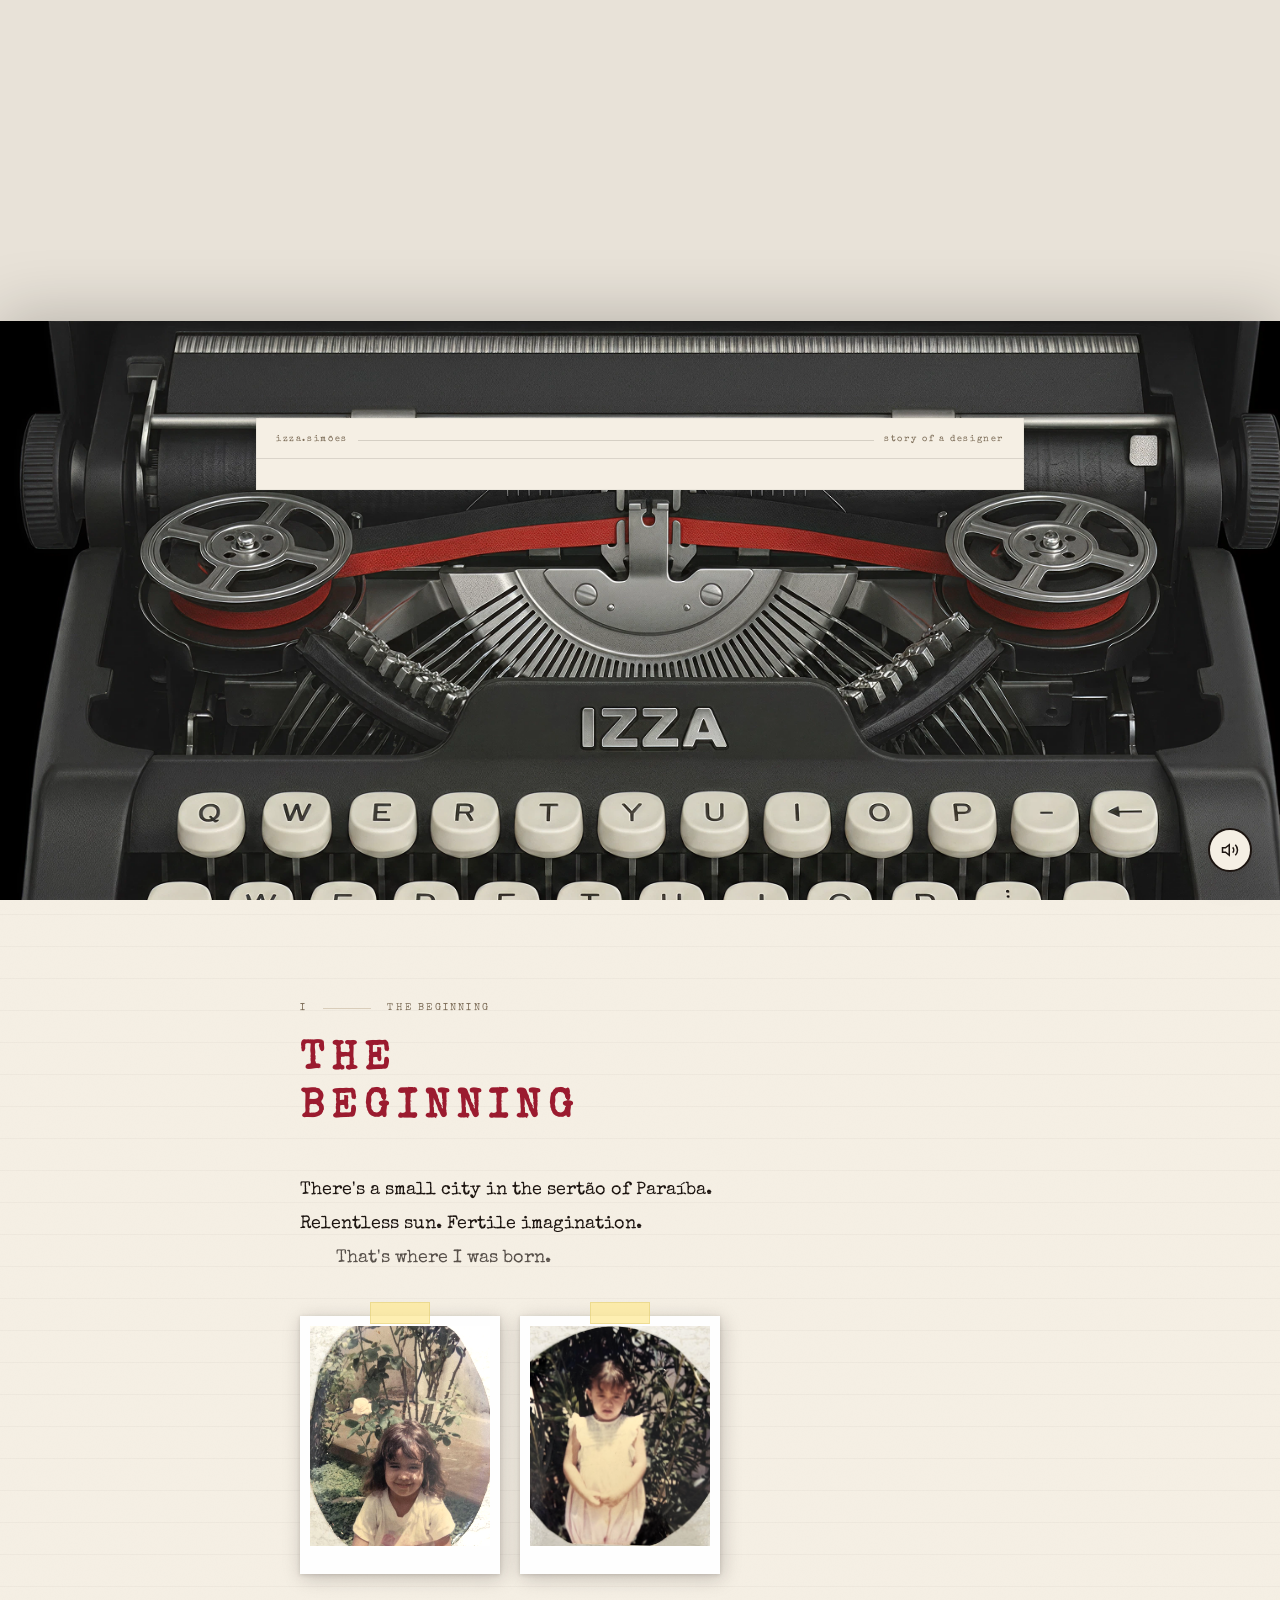
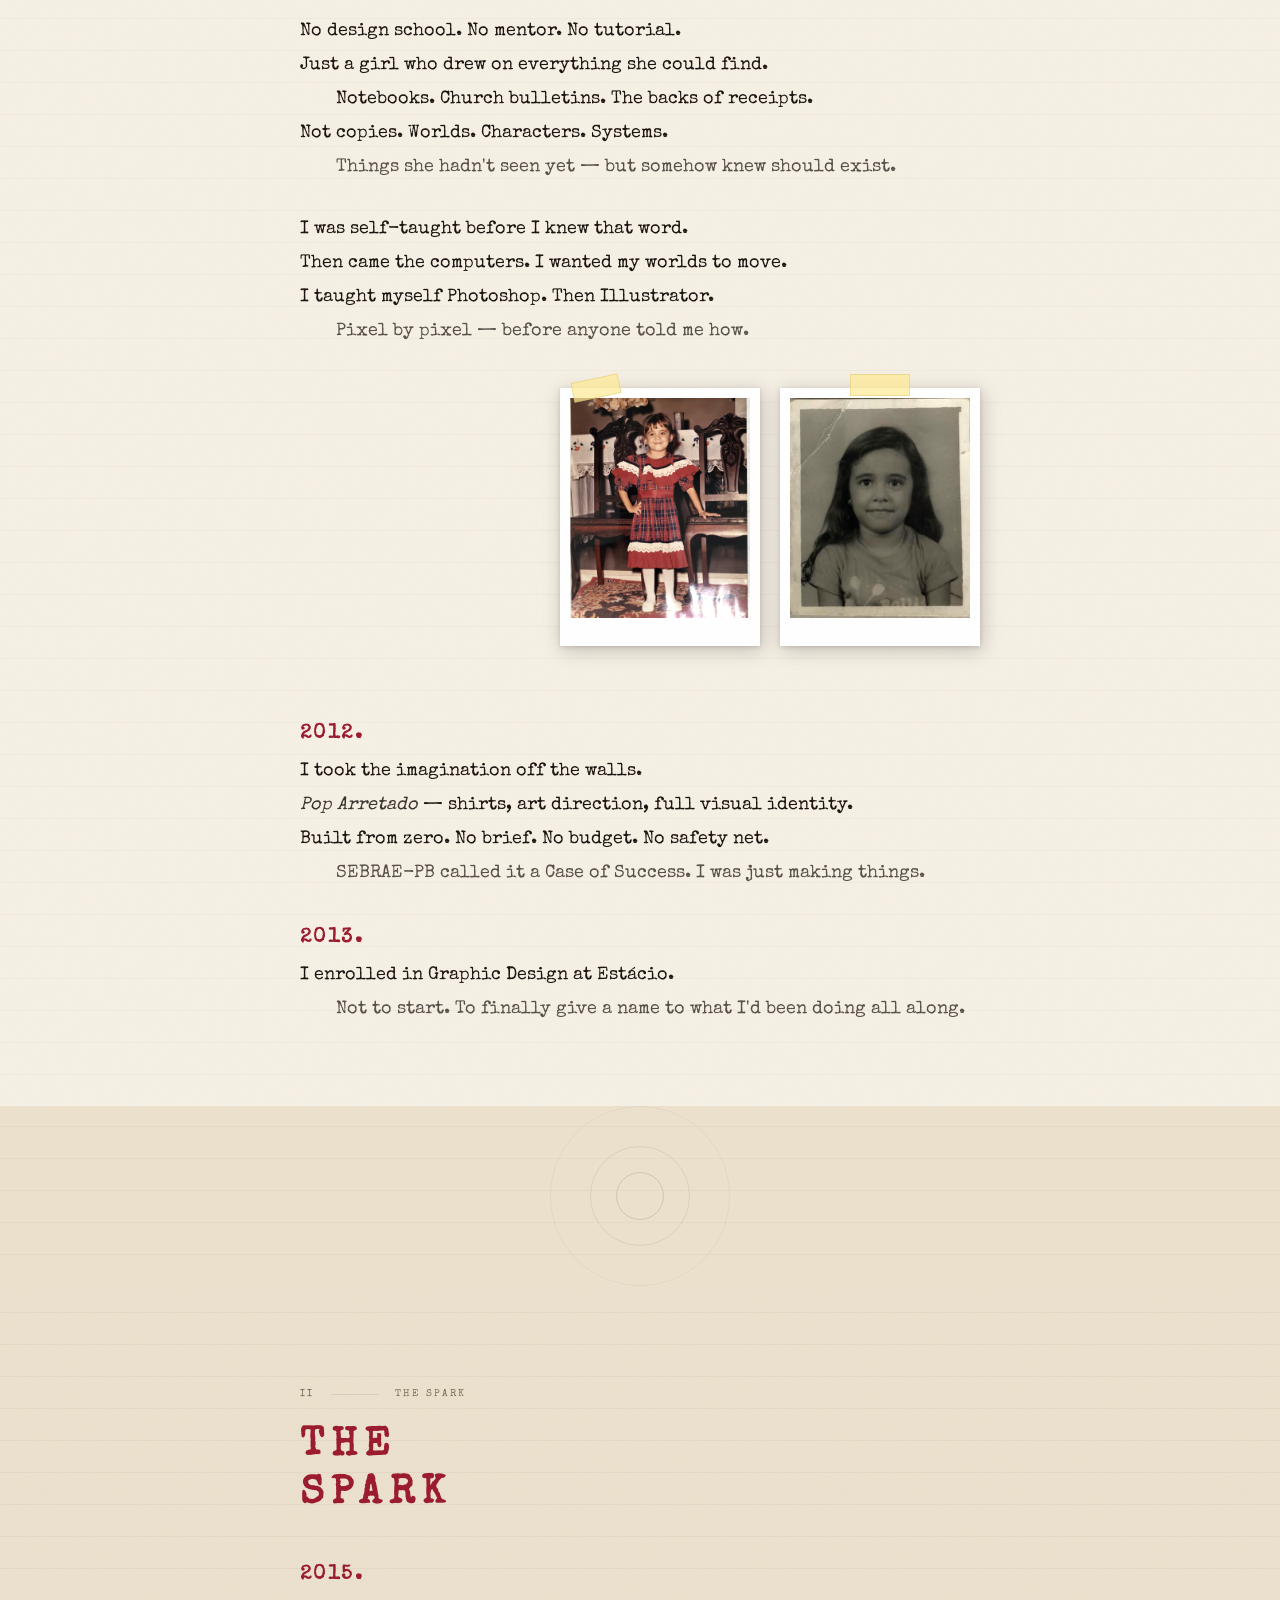
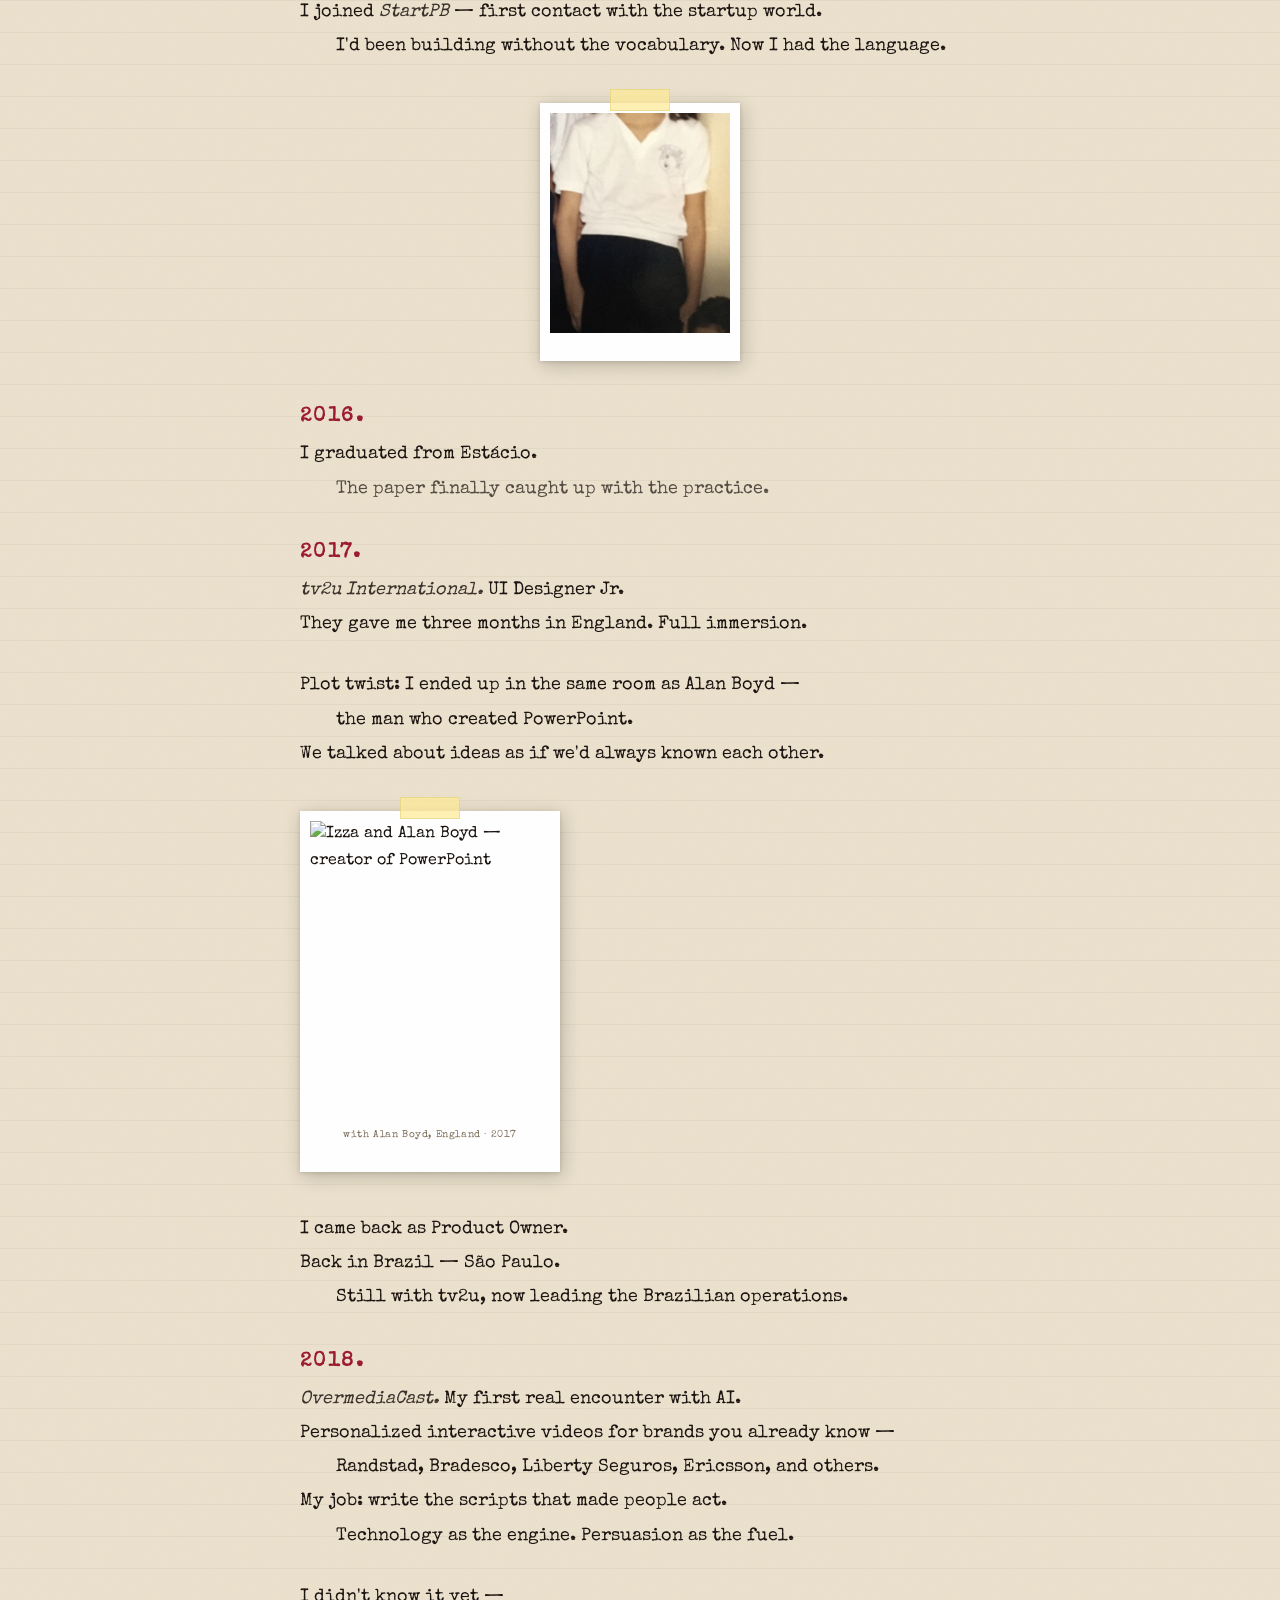
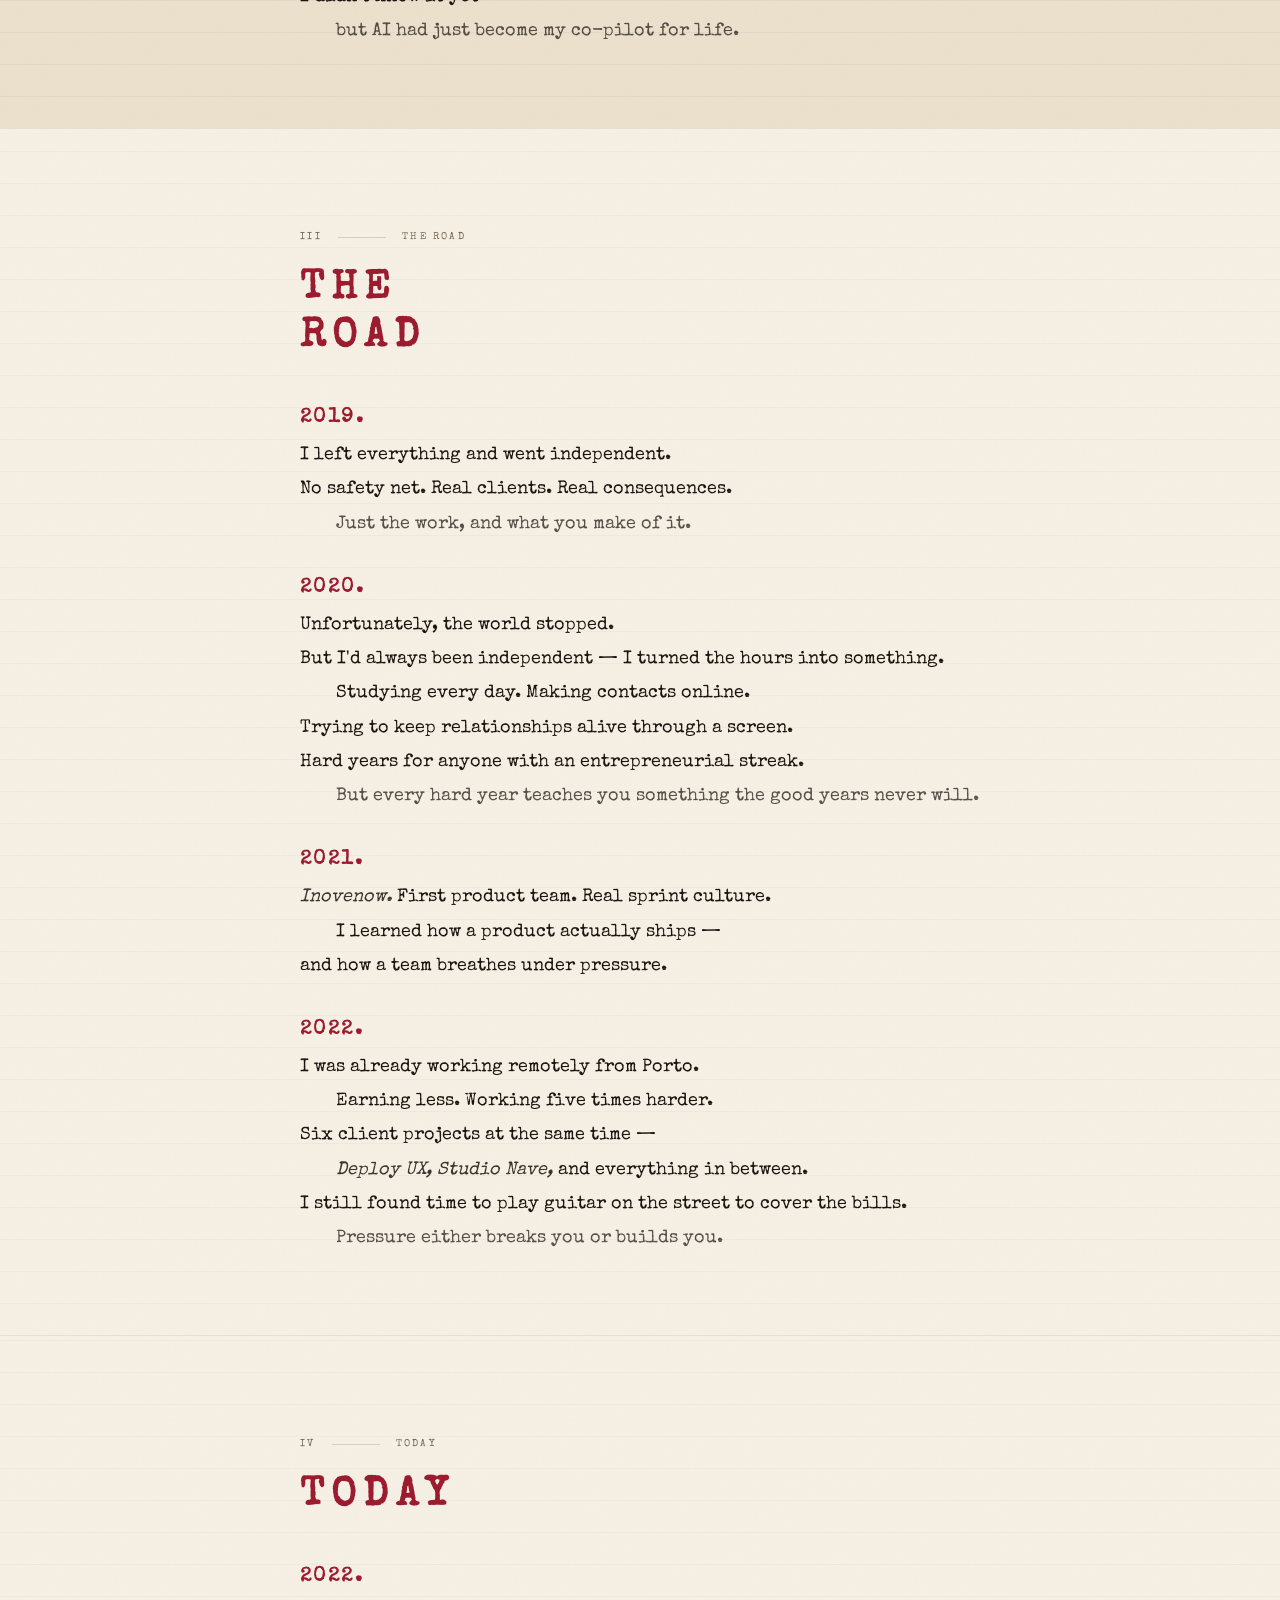
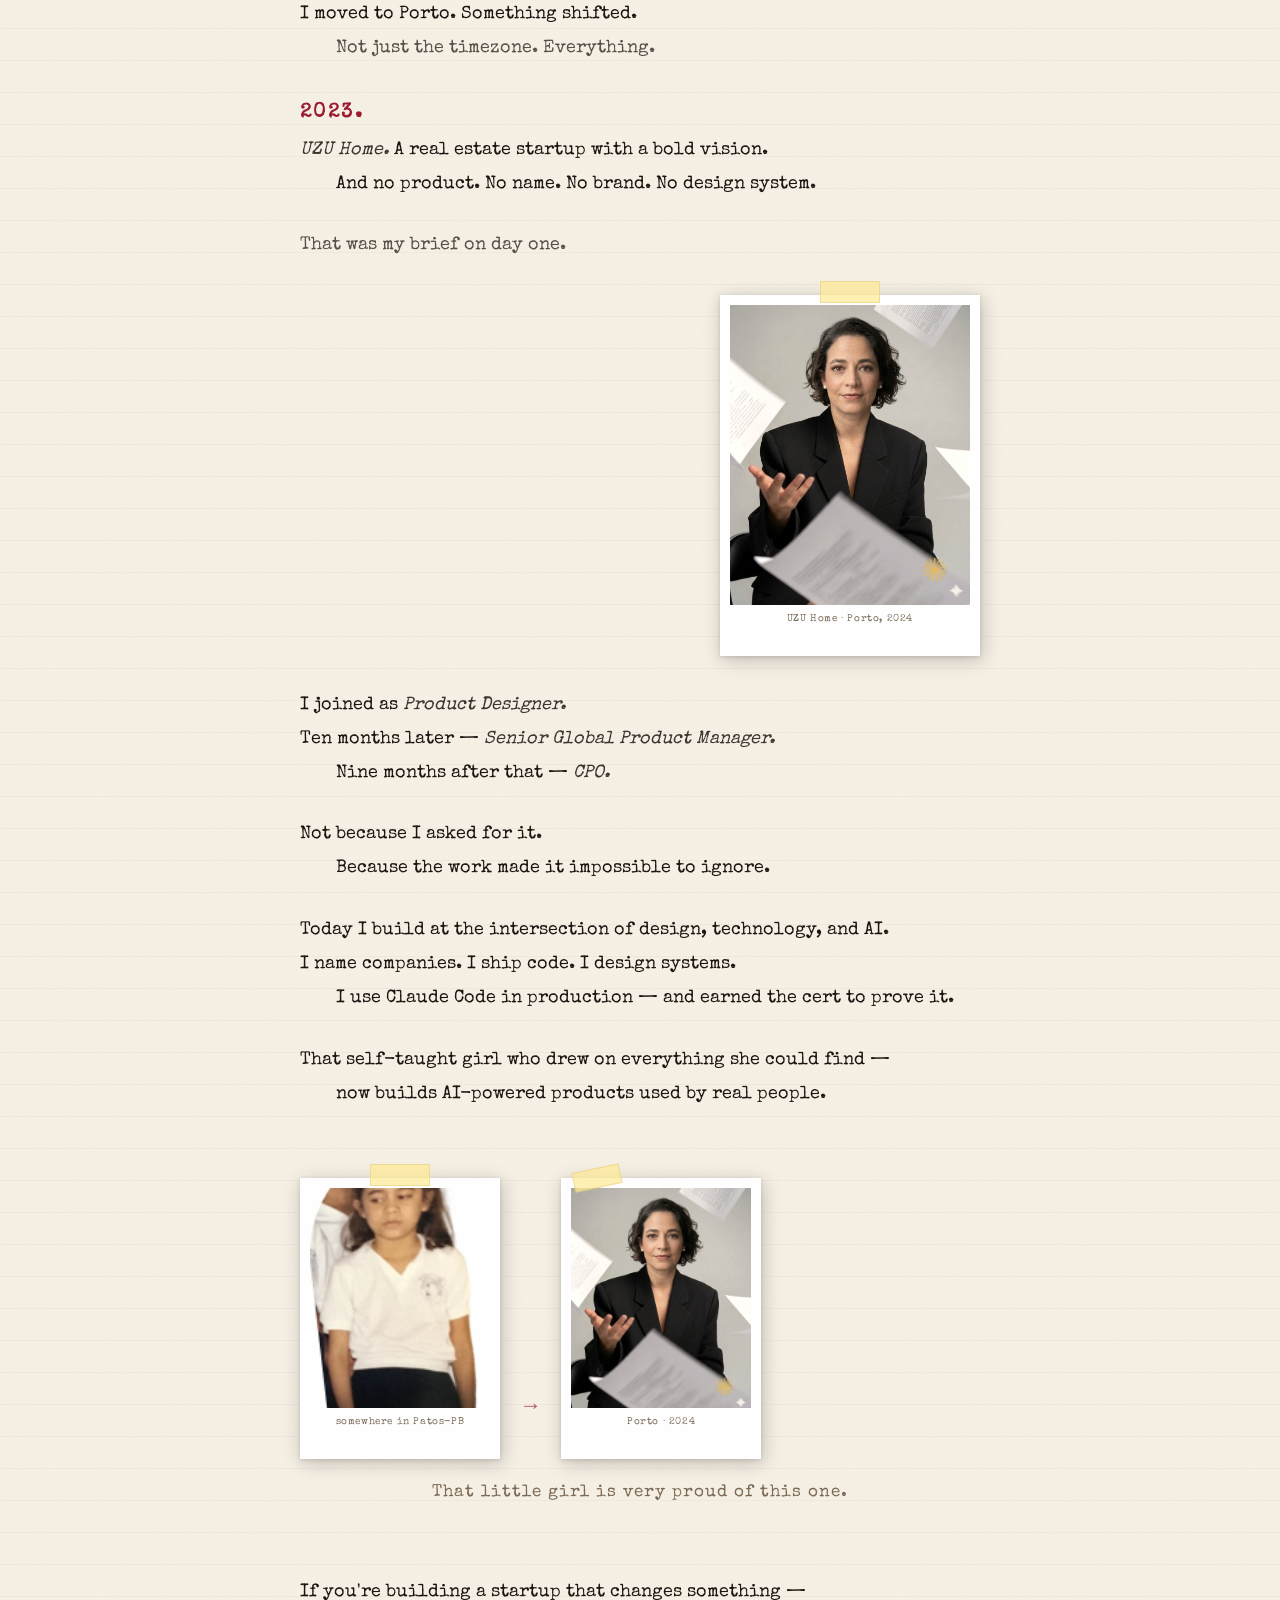
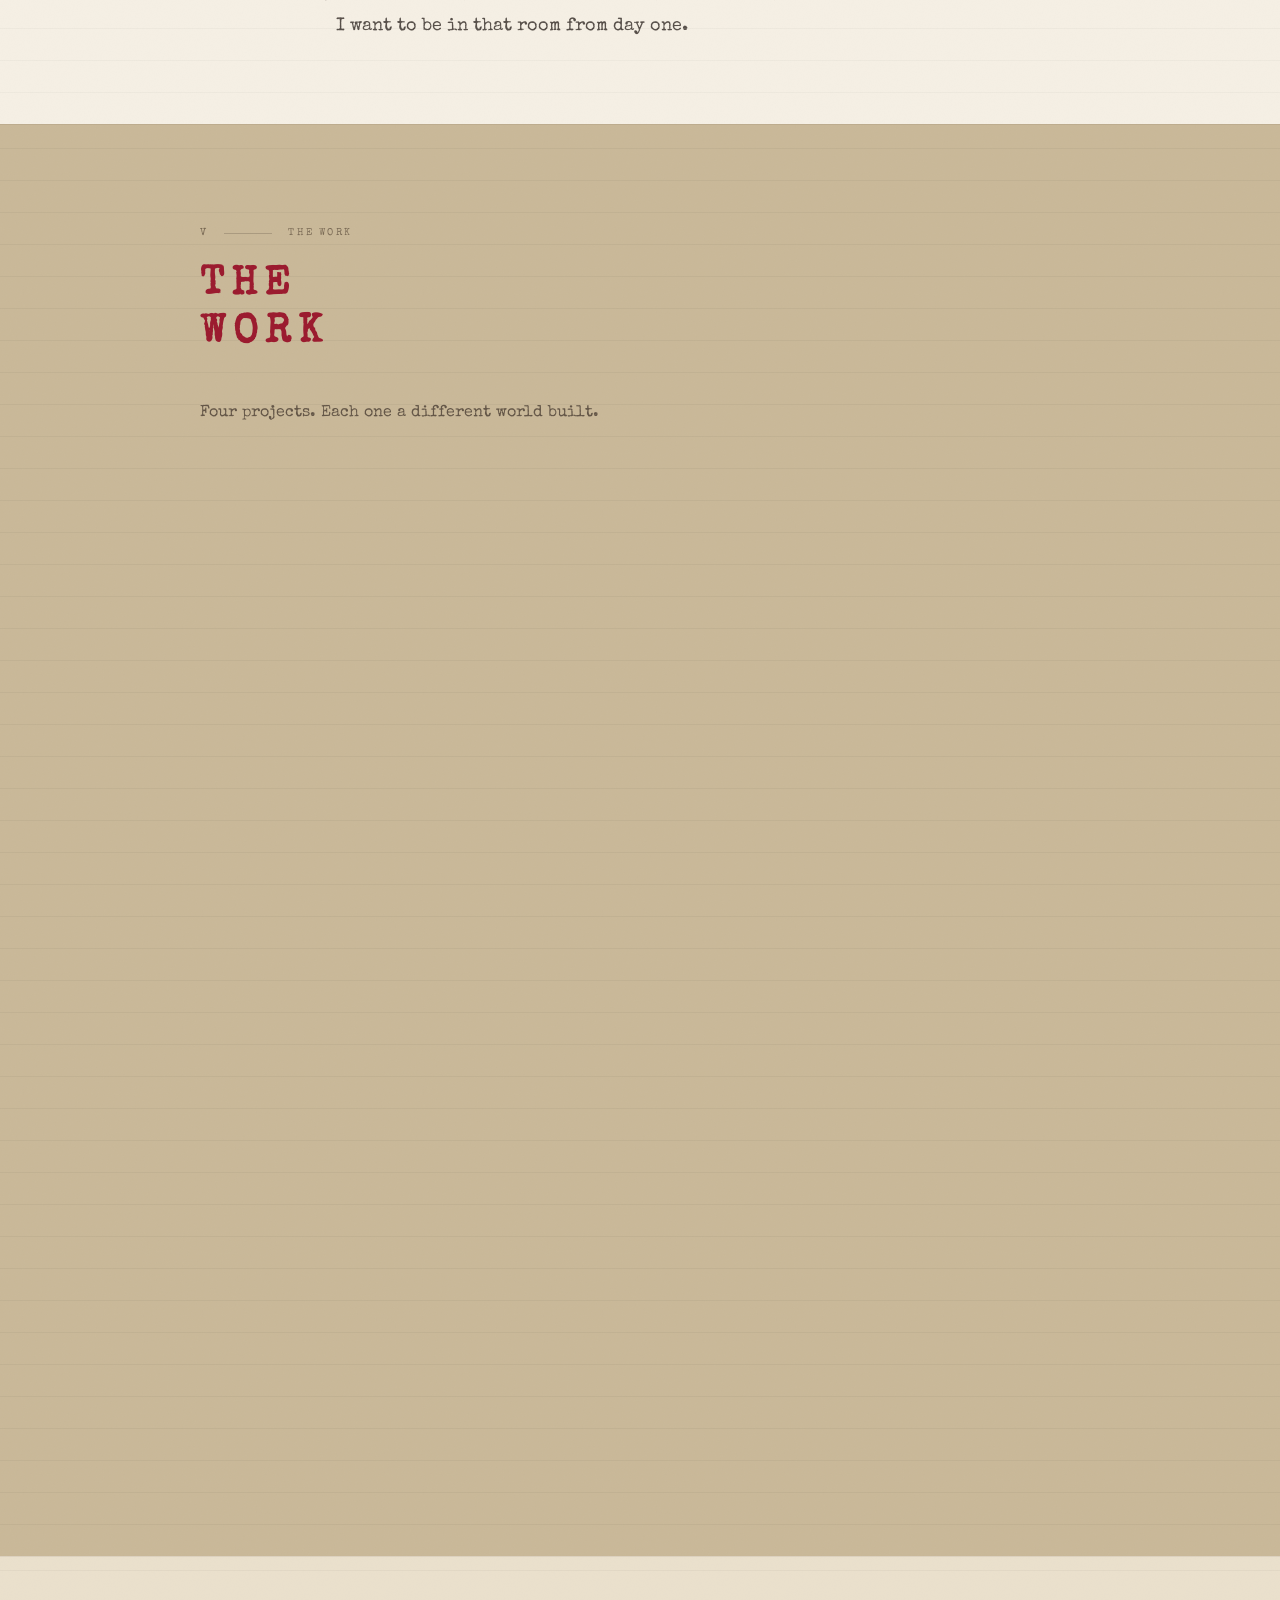
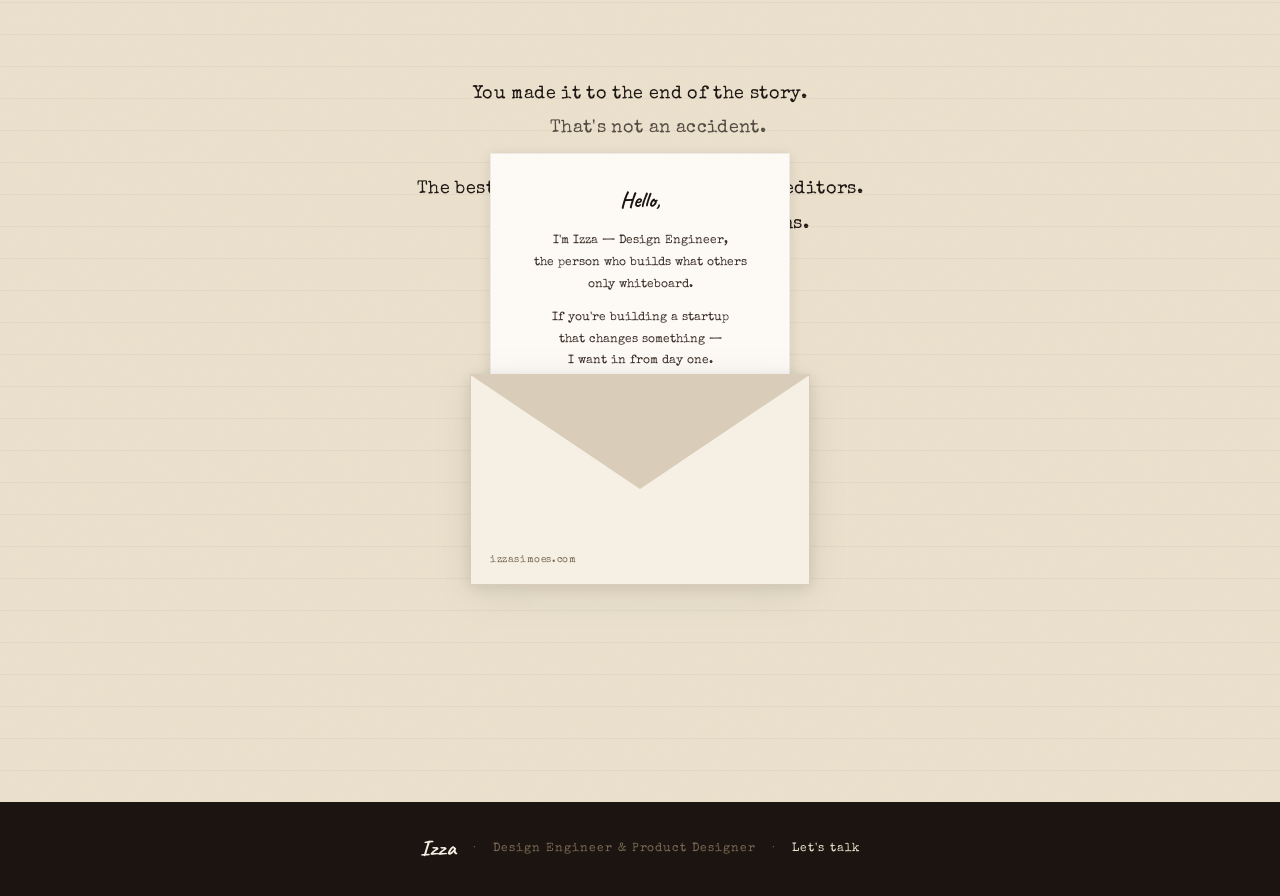
==== commit cbb3c938: "Update portfolio — visual overhaul, new assets, typewriter theme - Unified one-page layout: sky hero" ====
--- a/index.html
+++ b/index.html
@@ -63,39 +63,18 @@
           <span class="phr-right">story of a designer</span>
         </div>
 
-        <!-- Childhood photos — middle of paper, revealed as scroll grows paper -->
-        <div class="paper-photos-area">
-          <div class="paper-photo pp-square">
-            <img src="assets/hero-child-square.png" alt="Izza, criança">
-          </div>
-          <div class="paper-photo pp-oval">
-            <img src="assets/hero-child-oval.png" alt="Izza, jardim">
-          </div>
-          <div class="paper-photo pp-color">
-            <img src="assets/hero-child-color.png" alt="Izza, escola">
-          </div>
-          <div class="paper-sticky"></div>
-        </div>
-
-        <!-- Typed content — bottom of paper, at carriage level -->
+        <!-- Typed content — screenplay title at carriage level -->
         <div class="paper-content">
-          <div class="paper-carriage-line">
-            <span class="carriage-left">old memory of new time</span>
-            <span class="carriage-dots">........</span>
-          </div>
-          <div class="hero-name-wrap">
-            <span class="name-tape name-tape--blue"></span>
-            <span class="name-tape name-tape--cream"></span>
-            <span class="name-tape name-tape--mauve"></span>
-            <div class="hero-name">Izza Simões</div>
-          </div>
-          <div class="hero-role">Design Engineer · Product Designer · AI</div>
-          <div class="hero-tagline">"From the sertão of Paraíba to the whole damn planet."</div>
-          <div class="hero-cursor">█</div>
-        </div>
-
-      </div>
-      <img src="assets/typewriter-blue.png" alt="Blue vintage typewriter" class="typewriter-img">
+          <div class="screenplay-hero">
+            <div class="script-name">Izza Simões</div>
+            <div class="script-divider"></div>
+            <div class="script-sub">Design Engineer · Product Designer · AI</div>
+            <div class="script-tagline">"From the sertão of Paraíba to the whole damn planet."</div>
+          </div>
+        </div>
+
+      </div>
+      <img src="assets/maquina-preta.png" alt="Typewriter IZZA" class="typewriter-img">
     </div>
     <div class="scroll-hint">
       <span>scroll to read the story</span>
@@ -118,10 +97,13 @@
       <h2 class="chapter-display">The<br><em>Beginning</em></h2>
 
       <div class="narrative">
-        <p class="typed-line">There's a small city in the sertão of Paraíba, Brazil,</p>
-        <p class="typed-line">where the sun is relentless and the imagination runs free.</p>
-        <p class="typed-line">That's where I was born.</p>
-
+
+        <!-- Bloco 1 -->
+        <p class="typed-line">There's a small city in the sertão of Paraíba.</p>
+        <p class="typed-line blur-soft">Relentless sun. Fertile imagination.</p>
+        <p class="typed-line indent italic">That's where I was born.</p>
+
+        <!-- Bloco 2 — fotos da infância -->
         <div class="collage collage-left">
           <div class="photo-wrap" data-rotate="-5deg" data-delay="0">
             <div class="tape tape-top"></div>
@@ -133,17 +115,18 @@
           </div>
         </div>
 
-        <p class="typed-line">No design school. No roadmap.</p>
-        <p class="typed-line indent">Just a child with too many ideas and not enough paper.</p>
-        <p class="typed-line">I drew on everything. I built worlds in my head.</p>
-        <p class="typed-line">I made friends everywhere — different ages, different backgrounds,</p>
-        <p class="typed-line">different realities. I didn't know it yet,</p>
-        <p class="typed-line indent">but I was already doing design.</p>
-        <br>
-        <p class="typed-line">The internet? It arrived around 2000 — dial-up.</p>
-        <p class="typed-line">You'd sit there listening to the modem connect,</p>
-        <p class="typed-line indent">hoping the line wouldn't drop before the page loaded.</p>
-
+        <p class="typed-line">No design school. No mentor. No tutorial.</p>
+        <p class="typed-line">Just a girl who drew on everything she could find.</p>
+        <p class="typed-line indent blur-soft">Notebooks. Church bulletins. The backs of receipts.</p>
+        <p class="typed-line">Not copies. Worlds. Characters. Systems.</p>
+        <p class="typed-line indent italic">Things she hadn't seen yet — but somehow knew should exist.</p>
+        <br>
+        <p class="typed-line">I was self-taught before I knew that word.</p>
+        <p class="typed-line blur-soft">Then came the computers. I wanted my worlds to move.</p>
+        <p class="typed-line">I taught myself Photoshop. Then Illustrator.</p>
+        <p class="typed-line indent italic">Pixel by pixel — before anyone told me how.</p>
+
+        <!-- Bloco 3 — 2012/2013 -->
         <div class="collage collage-right">
           <div class="photo-wrap" data-rotate="6deg" data-delay="0">
             <div class="tape tape-corner"></div>
@@ -155,21 +138,17 @@
           </div>
         </div>
 
-        <p class="typed-line">I learned patience before I learned to type.</p>
-        <p class="typed-line indent">Turns out, that's been more useful than any software.</p>
         <br>
         <p class="typed-line highlight">2012.</p>
-        <p class="typed-line">Before I had a degree, I had a brand.</p>
-        <p class="typed-line"><em>Pop Arretado</em> — t-shirts, art direction, visual identity.</p>
-        <p class="typed-line indent">Founded from scratch. Built with instinct.</p>
-        <br>
-        <p class="typed-line">SEBRAE-PB recognized it as a Case of Success.</p>
-        <p class="typed-line">Universities used it in academic papers.</p>
-        <p class="typed-line indent italic">I didn't know at the time. I was just making things.</p>
+        <p class="typed-line">I took the imagination off the walls.</p>
+        <p class="typed-line blur-soft"><em>Pop Arretado</em> — shirts, art direction, full visual identity.</p>
+        <p class="typed-line">Built from zero. No brief. No budget. No safety net.</p>
+        <p class="typed-line indent italic">SEBRAE-PB called it a Case of Success. I was just making things.</p>
         <br>
         <p class="typed-line highlight">2013.</p>
         <p class="typed-line">I enrolled in Graphic Design at Estácio.</p>
-        <p class="typed-line indent">Not to start — to formalize what had already begun.</p>
+        <p class="typed-line indent italic">Not to start. To finally give a name to what I'd been doing all along.</p>
+
       </div>
 
     </div>
@@ -201,9 +180,8 @@
 
       <div class="narrative">
         <p class="typed-line highlight">2015.</p>
-        <p class="typed-line">I joined <em>StartPB</em> — my first real contact</p>
-        <p class="typed-line">with the startup ecosystem.</p>
-        <p class="typed-line indent">The brand was already running. Now I had a framework to think bigger.</p>
+        <p class="typed-line">I joined <em>StartPB</em> — first contact with the startup world.</p>
+        <p class="typed-line indent">I'd been building without the vocabulary. Now I had the language.</p>
 
         <div class="collage collage-center">
           <div class="photo-wrap" data-rotate="-2deg" data-delay="0">
@@ -214,16 +192,15 @@
 
         <p class="typed-line highlight">2016.</p>
         <p class="typed-line">I graduated from Estácio.</p>
-        <p class="typed-line indent">The degree finally caught up with the practice.</p>
+        <p class="typed-line indent italic">The paper finally caught up with the practice.</p>
         <br>
         <p class="typed-line highlight">2017.</p>
         <p class="typed-line"><em>tv2u International.</em> UI Designer Jr.</p>
-        <p class="typed-line">They sent me to England for a full year of immersion.</p>
-        <br>
-        <p class="typed-line">That's where I met Alan Boyd —</p>
+        <p class="typed-line">They gave me three months in England. Full immersion.</p>
+        <br>
+        <p class="typed-line blur-soft">Plot twist: I ended up in the same room as Alan Boyd —</p>
         <p class="typed-line indent">the man who created PowerPoint.</p>
-        <p class="typed-line">And several other pieces of software you've used your entire life.</p>
-        <p class="typed-line">We sat in the same room and talked about ideas.</p>
+        <p class="typed-line">We talked about ideas as if we'd always known each other.</p>
 
         <div class="collage collage-left">
           <div class="photo-wrap photo-large" data-rotate="-2deg" data-delay="0">
@@ -234,16 +211,18 @@
         </div>
 
         <p class="typed-line">I came back as Product Owner.</p>
-        <p class="typed-line indent">Project management. Agile. Marketing strategy.</p>
-        <p class="typed-line">Different hat, same company, same hunger.</p>
+        <p class="typed-line">Back in Brazil — São Paulo.</p>
+        <p class="typed-line indent">Still with tv2u, now leading the Brazilian operations.</p>
         <br>
         <p class="typed-line highlight">2018.</p>
-        <p class="typed-line"><em>OvermediaCast,</em> São Paulo. Product Owner.</p>
-        <p class="typed-line">Storyboard. Roteiro. Inside sales. Project management.</p>
-        <p class="typed-line indent">A different kind of product. A different kind of thinking.</p>
-        <br>
-        <p class="typed-line">I was learning that design was never just design.</p>
-        <p class="typed-line indent italic">It was always about what happens next.</p>
+        <p class="typed-line"><em>OvermediaCast.</em> My first real encounter with AI.</p>
+        <p class="typed-line">Personalized interactive videos for brands you already know —</p>
+        <p class="typed-line indent">Randstad, Bradesco, Liberty Seguros, Ericsson, and others.</p>
+        <p class="typed-line">My job: write the scripts that made people act.</p>
+        <p class="typed-line indent blur-soft">Technology as the engine. Persuasion as the fuel.</p>
+        <br>
+        <p class="typed-line">I didn't know it yet —</p>
+        <p class="typed-line indent italic">but AI had just become my co-pilot for life.</p>
       </div>
 
     </div>
@@ -265,47 +244,30 @@
 
       <div class="narrative">
         <p class="typed-line highlight">2019.</p>
-        <p class="typed-line">I left OvermediaCast and went independent.</p>
-        <br>
-        <p class="typed-line">Freelance designer — graphic design, UI, identity.</p>
-        <p class="typed-line">Real clients. Real deadlines. No one to hide behind.</p>
+        <p class="typed-line">I left everything and went independent.</p>
+        <p class="typed-line">No safety net. Real clients. Real consequences.</p>
         <p class="typed-line indent italic">Just the work, and what you make of it.</p>
         <br>
-        <p class="typed-line">I played guitar on street corners in between.</p>
-        <p class="typed-line indent">Moved through cities. Collected perspectives.</p>
-        <p class="typed-line">The kind of patience that only comes from</p>
-        <p class="typed-line indent">having nothing but time and a sketchbook.</p>
-
-        <div class="collage collage-left">
-          <div class="photo-wrap" data-rotate="-6deg" data-delay="0">
-            <div class="tape tape-top"></div>
-            <div class="photo-placeholder"><span class="ph-label">guitar · streets</span></div>
-            <div class="photo-caption">somewhere between a bus and a stage</div>
-          </div>
-          <div class="photo-wrap" data-rotate="3deg" data-delay="0.22">
-            <div class="tape tape-corner"></div>
-            <div class="photo-placeholder"><span class="ph-label">traveling light</span></div>
-            <div class="photo-caption">always moving · 2019–2021</div>
-          </div>
-        </div>
-
+        <p class="typed-line highlight">2020.</p>
+        <p class="typed-line blur-soft">Unfortunately, the world stopped.</p>
+        <p class="typed-line">But I'd always been independent — I turned the hours into something.</p>
+        <p class="typed-line indent">Studying every day. Making contacts online.</p>
+        <p class="typed-line">Trying to keep relationships alive through a screen.</p>
+        <p class="typed-line blur-soft">Hard years for anyone with an entrepreneurial streak.</p>
+        <p class="typed-line indent italic">But every hard year teaches you something the good years never will.</p>
+        <br>
         <p class="typed-line highlight">2021.</p>
-        <p class="typed-line"><em>Inovenow.</em> My first proper UI role inside a team.</p>
-        <p class="typed-line">Design Thinking in the morning,</p>
-        <p class="typed-line indent">prototypes by end of day.</p>
-        <p class="typed-line">I learned how a product actually ships —</p>
-        <p class="typed-line indent">and how a team breathes together.</p>
+        <p class="typed-line"><em>Inovenow.</em> First product team. Real sprint culture.</p>
+        <p class="typed-line indent">I learned how a product actually ships —</p>
+        <p class="typed-line">and how a team breathes under pressure.</p>
         <br>
         <p class="typed-line highlight">2022.</p>
-        <p class="typed-line"><em>Deploy UX.</em> I joined as UX/UI Designer.</p>
-        <p class="typed-line indent">Six months later — Head of User Experience.</p>
-        <br>
-        <p class="typed-line">That same year: <em>Studio Nave.</em></p>
-        <p class="typed-line">Independent consultant. Still running today.</p>
-        <p class="typed-line indent">Working across sectors, building the muscle of adaptation.</p>
-        <br>
-        <p class="typed-line italic">Some people need a decade to get here.</p>
-        <p class="typed-line indent italic">I was building two careers at once.</p>
+        <p class="typed-line">I was already working remotely from Porto.</p>
+        <p class="typed-line indent">Earning less. Working five times harder.</p>
+        <p class="typed-line">Six client projects at the same time —</p>
+        <p class="typed-line indent blur-soft"><em>Deploy UX, Studio Nave,</em> and everything in between.</p>
+        <p class="typed-line">I still found time to play guitar on the street to cover the bills.</p>
+        <p class="typed-line indent italic">Pressure either breaks you or builds you.</p>
       </div>
 
     </div>
@@ -327,15 +289,14 @@
 
       <div class="narrative">
         <p class="typed-line highlight">2022.</p>
-        <p class="typed-line">I moved to Porto.</p>
-        <p class="typed-line indent">Something clicked.</p>
+        <p class="typed-line">I moved to Porto. Something shifted.</p>
+        <p class="typed-line indent italic">Not just the timezone. Everything.</p>
         <br>
         <p class="typed-line highlight">2023.</p>
-        <p class="typed-line"><em>UZU Home</em> — a real estate startup</p>
-        <p class="typed-line">with a vision and no product.</p>
-        <p class="typed-line indent">No name. No design system. No CRM. No brand.</p>
-        <br>
-        <p class="typed-line italic">That was my brief on day one.</p>
+        <p class="typed-line"><em>UZU Home.</em> A real estate startup with a bold vision.</p>
+        <p class="typed-line indent">And no product. No name. No brand. No design system.</p>
+        <br>
+        <p class="typed-line blur-soft italic">That was my brief on day one.</p>
 
         <div class="collage collage-right collage-solo">
           <div class="photo-wrap photo-large" data-rotate="-1deg" data-delay="0">
@@ -350,18 +311,35 @@
         <p class="typed-line indent">Nine months after that — <em>CPO.</em></p>
         <br>
         <p class="typed-line">Not because I asked for it.</p>
-        <p class="typed-line indent">Because the work made it obvious.</p>
-        <br>
-        <p class="typed-line">Today I work at the intersection of</p>
-        <p class="typed-line indent">design, technology, and artificial intelligence.</p>
-        <br>
-        <p class="typed-line">I build products from zero:</p>
-        <p class="typed-line">from the first workshop to the last line of code.</p>
-        <p class="typed-line">I name companies. I design systems.</p>
-        <p class="typed-line">I use AI as a co-pilot, not a shortcut.</p>
-        <br>
-        <p class="typed-line italic">The girl from the sertão never stopped learning.</p>
-        <p class="typed-line indent italic">She just learned faster than everyone expected.</p>
+        <p class="typed-line indent blur-soft">Because the work made it impossible to ignore.</p>
+        <br>
+        <p class="typed-line">Today I build at the intersection of design, technology, and AI.</p>
+        <p class="typed-line">I name companies. I ship code. I design systems.</p>
+        <p class="typed-line indent">I use Claude Code in production — and earned the cert to prove it.</p>
+        <br>
+        <p class="typed-line">That self-taught girl who drew on everything she could find —</p>
+        <p class="typed-line indent">now builds AI-powered products used by real people.</p>
+        <br>
+
+        <div class="collage collage-then-now">
+          <div class="then-now-wrap">
+            <div class="photo-wrap" data-rotate="-3deg" data-delay="0">
+              <div class="tape tape-top"></div>
+              <img src="assets/hero-child-color.png" alt="Izza criança" class="then-photo">
+              <div class="photo-caption">somewhere in Patos-PB</div>
+            </div>
+            <div class="then-now-arrow">→</div>
+            <div class="photo-wrap" data-rotate="2deg" data-delay="0.3">
+              <div class="tape tape-corner"></div>
+              <img src="assets/izza-uzu.png" alt="Izza hoje" class="now-photo">
+              <div class="photo-caption">Porto · 2024</div>
+            </div>
+          </div>
+          <p class="then-now-caption">That little girl is very proud of this one.</p>
+        </div>
+        <br>
+        <p class="typed-line">If you're building a startup that changes something —</p>
+        <p class="typed-line indent italic">I want to be in that room from day one.</p>
       </div>
 
     </div>
@@ -487,9 +465,11 @@
     <div class="chapter-inner cta-inner">
 
       <div class="closing-text">
-        <p class="typed-line">I could keep typing...</p>
-        <br>
-        <p class="typed-line indent">But some conversations are better over coffee.</p>
+        <p class="typed-line">You made it to the end of the story.</p>
+        <p class="typed-line indent italic">That's not an accident.</p>
+        <br>
+        <p class="typed-line">The best products aren't built in text editors.</p>
+        <p class="typed-line indent">They're built in conversations.</p>
       </div>
 
       <!-- ENVELOPE SCENE -->
@@ -498,9 +478,9 @@
         <div class="letter" id="letter">
           <div class="letter-inner">
             <p class="letter-greeting">Hello,</p>
-            <p class="letter-body">I'm Izza — Design Engineer,<br>Product Designer, and the person<br>who builds what others only imagine.</p>
-            <p class="letter-body">I'd love to tell you more.</p>
-            <p class="letter-sig">— Izza Simões<br><span class="letter-city">Patos, PB → The whole planet</span></p>
+            <p class="letter-body">I'm Izza — Design Engineer,<br>the person who builds what others<br>only whiteboard.</p>
+            <p class="letter-body">If you're building a startup<br>that changes something —<br>I want in from day one.</p>
+            <p class="letter-sig">— Izza Simões<br><span class="letter-city">Patos, PB → The whole damn planet</span></p>
           </div>
         </div>
 
--- a/style.css
+++ b/style.css
@@ -5,8 +5,8 @@
 
 /* === TOKENS === */
 :root {
-  --sky:          #C5DCF0;
-  --sky-deep:     #A8C8E8;
+  --sky:          #E8E2D8;
+  --sky-deep:     #DDD7CC;
   --pink:         #F2A0BB;
   --pink-light:   #FAD4E2;
   --paper:        #F5EFE4;
@@ -19,6 +19,7 @@
   --accent-blue:  #2B5BE0;
   --accent-warm:  #C4621A;
   --stamp-red:    #8B1A1A;
+  --cherry:       #9B1B2F;
   --tape-color:   rgba(255, 235, 150, 0.72);
   --shadow-paper: 0 2px 12px rgba(28, 20, 16, 0.10), 0 8px 40px rgba(28, 20, 16, 0.08);
   --shadow-photo: 2px 4px 18px rgba(28, 20, 16, 0.22), 0 1px 4px rgba(28, 20, 16, 0.14);
@@ -95,39 +96,36 @@
 }
 
 .hero-bg {
-  position: absolute;
-  inset: 0;
-  background:
-    radial-gradient(ellipse at 60% 85%, rgba(242, 160, 187, 0.22) 0%, transparent 55%),
-    radial-gradient(ellipse at 15% 15%, rgba(255,255,255,0.16) 0%, transparent 50%);
-  pointer-events: none;
-}
-
-/* Typewriter anchored at bottom-center */
+  display: none;
+}
+
+/* Typewriter — landscape, full-width, anchored at bottom */
 .typewriter-scene {
   position: absolute;
   bottom: 0;
-  left: 50%;
-  transform: translateX(-50%);
-  width: min(420px, 88vw);
+  left: 0;
+  width: 100%;
   z-index: 2;
 }
 
 .typewriter-img {
   display: block;
   width: 100%;
+  height: auto;
   position: relative;
   z-index: 2;
-  filter: drop-shadow(0 8px 24px rgba(0,0,0,0.18));
-}
-
-/* ── Paper: starts at carriage level, grows on scroll to reveal photos above ── */
+  filter: drop-shadow(0 -4px 32px rgba(0,0,0,0.22));
+}
+
+/* ── Paper: tiny stub at platen — GSAP scroll grows height then width ── */
+/* Image is 1694×766. Platen at ~29% from top → 71% from bottom.
+   Displayed height = 766/1694 * 100vw ≈ 45.2vw. Platen from bottom ≈ 32vw. */
 .paper-roll {
   position: absolute;
-  bottom: 33%;
-  left: 14%;
-  width: 72%;
-  height: 300px;
+  bottom: 32vw;
+  left: 20%;
+  width: 60%;
+  height: 72px;
   overflow: hidden;
   background: var(--paper);
   border-radius: 1px 1px 0 0;
@@ -238,93 +236,48 @@
 .paper-content {
   position: relative;
   padding: 20px 20px 16px;
-  /* Content is hidden until paper grows enough */
-  opacity: 0;
-  transform: translateY(12px);
-}
-
-/* ── Name tape strips — coloured washi tape behind the name ── */
-.hero-name-wrap {
-  position: relative;
-  display: inline-block;
+}
+
+/* ── Screenplay hero — centered, Cormorant bold ── */
+.screenplay-hero {
+  text-align: center;
+  padding: 16px 8px 8px;
+}
+.script-name {
+  font-family: 'Special Elite', monospace;
+  font-weight: 700;
+  font-size: clamp(20px, 4vw, 38px);
+  letter-spacing: 0.22em;
+  text-transform: uppercase;
+  color: var(--ink);
+  filter: blur(0.3px);
+  margin-bottom: 8px;
+}
+.script-divider {
+  width: 28px;
+  height: 1px;
+  background: rgba(28,20,16,0.28);
+  margin: 0 auto 8px;
+}
+.script-sub {
+  font-family: 'Special Elite', monospace;
+  font-weight: 500;
+  font-size: clamp(7px, 1.1vw, 9px);
+  letter-spacing: 0.26em;
+  text-transform: uppercase;
+  color: var(--sepia);
   margin-bottom: 10px;
 }
-
-.name-tape {
-  position: absolute;
-  left: -14px;
-  right: -14px;
-  pointer-events: none;
-  mix-blend-mode: multiply;
-  z-index: 0;
-}
-
-/* Blue — #587AB3, covers top line of name */
-.name-tape--blue {
-  top: -4px;
-  height: 54%;
-  background: rgba(88, 122, 179, 0.26);
-  transform: rotate(-1.8deg);
-}
-
-/* Cream — #E1D6AE, middle overlap */
-.name-tape--cream {
-  top: 22%;
-  height: 56%;
-  background: rgba(225, 214, 174, 0.40);
-  transform: rotate(0.5deg);
-  left: -6px;
-  right: -18px;
-}
-
-/* Mauve — #BD98A1, covers bottom line / overlap */
-.name-tape--mauve {
-  bottom: -4px;
-  height: 52%;
-  background: rgba(189, 152, 161, 0.28);
-  transform: rotate(1.4deg);
-  left: -10px;
-  right: -6px;
-}
-
-.hero-name {
-  font-family: 'Kalam', 'Caveat', cursive;
-  font-size: clamp(36px, 7.5vw, 64px);
-  font-weight: 700;
-  color: var(--ink);
-  line-height: 1.1;
-  margin-bottom: 0;
-  letter-spacing: -0.01em;
-  position: relative;
-  z-index: 1;           /* sits above tape strips */
-}
-
-.hero-role {
-  font-family: 'Special Elite', monospace;
-  font-size: clamp(10px, 2vw, 13px);
-  color: var(--sepia);
-  letter-spacing: 0.04em;
-  margin-bottom: 16px;
-}
-
-.hero-tagline {
-  font-family: 'Cormorant Garamond', serif;
+.script-tagline {
+  font-family: 'Special Elite', monospace;
   font-style: italic;
   font-weight: 400;
-  font-size: clamp(15px, 2.6vw, 20px);
+  font-size: clamp(12px, 1.8vw, 15px);
   color: var(--ink-light);
   line-height: 1.45;
-  letter-spacing: -0.01em;
-}
-
-.hero-cursor {
-  display: inline-block;
-  animation: blink 1s step-end infinite;
-  font-size: 18px;
-  color: var(--sepia);
-  margin-top: 4px;
-}
-@keyframes blink { 0%, 100% { opacity: 1; } 50% { opacity: 0; } }
+}
+
+.hero-cursor { display: none; }
 
 /* Scroll hint — shows after hero pin phase */
 .scroll-hint {
@@ -402,17 +355,7 @@
   );
 }
 
-/* Horizontal rule between sections */
-.paper-section + .paper-section::before,
-.paper-aged + .paper-section::before,
-.paper-section + .paper-aged::before {
-  content: '';
-  display: block;
-  width: 80px;
-  height: 1px;
-  background: var(--paper-dark);
-  margin: 0 auto;
-}
+/* Section transitions — seamless, no dividers */
 
 /* Chapter marker */
 .chapter-marker {
@@ -449,23 +392,25 @@
   color: var(--sepia);
 }
 
-/* ── Chapter display heading — large editorial serif ── */
+/* ── Chapter display heading — typewriter, same scale as script-name ── */
 .chapter-display {
-  font-family: 'Cormorant Garamond', serif;
-  font-weight: 300;
-  font-size: clamp(72px, 14vw, 140px);
-  line-height: 0.88;
-  letter-spacing: -0.02em;
-  color: var(--ink);
-  margin-bottom: 52px;
+  font-family: 'Special Elite', monospace;
+  font-weight: 700;
+  font-size: clamp(22px, 4.5vw, 40px);
+  line-height: 1.2;
+  letter-spacing: 0.18em;
+  text-transform: uppercase;
+  color: var(--cherry);
+  margin-bottom: 40px;
   position: relative;
   z-index: 1;
 }
 .chapter-display em {
-  font-style: italic;
-  font-weight: 400;
-}
-/* .chapter-display--light removed — all chapters now on paper tones */
+  font-style: normal;
+}
+
+/* ── Blur utility — typewriter imperfection ── */
+.blur-soft { filter: blur(0.45px); }
 
 /* ═══════════════════════════════════════════════
    NARRATIVE / TYPED TEXT
@@ -485,18 +430,18 @@
 }
 .typed-line.indent   { margin-left: 2em; }
 .typed-line.highlight {
-  font-family: 'Cormorant Garamond', serif;
-  font-style: italic;
-  font-weight: 600;
-  font-size: clamp(52px, 9vw, 96px);
-  line-height: 0.9;
-  letter-spacing: -0.02em;
-  color: var(--ink);
-  margin-bottom: 16px;
-  margin-top: 8px;
-}
-.typed-line.italic   { font-family: 'Cormorant Garamond', serif; font-style: italic; font-size: clamp(16px, 2.4vw, 20px); }
-.typed-line em { font-style: italic; font-family: 'Cormorant Garamond', serif; }
+  font-family: 'Special Elite', monospace;
+  font-weight: 700;
+  font-size: clamp(16px, 2.6vw, 20px);
+  line-height: 1.6;
+  letter-spacing: 0.12em;
+  text-transform: uppercase;
+  color: var(--cherry);
+  margin-bottom: 4px;
+  margin-top: 4px;
+}
+.typed-line.italic   { font-family: 'Special Elite', monospace; opacity: 0.72; font-size: clamp(15px, 2.2vw, 18px); }
+.typed-line em { font-family: 'Special Elite', monospace; opacity: 0.85; }
 
 /* Typed char spans added by JS */
 .char {
@@ -518,6 +463,32 @@
 .collage-right { display: flex; gap: 20px; justify-content: flex-end; }
 .collage-center { display: flex; justify-content: center; }
 .collage-solo  { margin: 32px 0; }
+
+.collage-then-now { margin: 40px 0; }
+.then-now-wrap {
+  display: flex;
+  align-items: flex-end;
+  gap: 24px;
+}
+.then-now-arrow {
+  font-family: 'Special Elite', monospace;
+  font-size: 22px;
+  color: var(--cherry);
+  opacity: 0.7;
+  padding-bottom: 32px;
+  flex-shrink: 0;
+}
+.then-photo { width: 140px; height: 180px; object-fit: cover; }
+.now-photo  { width: 160px; height: 200px; object-fit: cover; object-position: top; }
+.then-now-caption {
+  font-family: 'Special Elite', monospace;
+  font-size: clamp(14px, 2vw, 17px);
+  color: var(--sepia);
+  letter-spacing: 0.06em;
+  margin-top: 20px;
+  text-align: center;
+  font-style: normal;
+}
 
 .photo-wrap {
   position: relative;
@@ -697,14 +668,13 @@
 .card-year     { display: block; opacity: 0.7; }
 
 .card-title {
-  font-family: 'Cormorant Garamond', serif;
-  font-style: italic;
-  font-size: clamp(36px, 5.5vw, 60px);
-  font-weight: 300;
+  font-family: 'Special Elite', monospace;
+  font-size: clamp(20px, 3vw, 26px);
+  font-weight: 700;
   color: var(--ink);
   margin-bottom: 24px;
-  letter-spacing: -0.02em;
-  line-height: 1.0;
+  letter-spacing: 0.08em;
+  line-height: 1.2;
 }
 
 /* Stats row */
@@ -725,9 +695,9 @@
 .stat:first-child { padding-left: 0; }
 .stat-num {
   display: block;
-  font-family: 'Cormorant Garamond', serif;
-  font-size: clamp(22px, 3.5vw, 36px);
-  font-weight: 600;
+  font-family: 'Special Elite', monospace;
+  font-size: clamp(16px, 2.4vw, 22px);
+  font-weight: 700;
   color: var(--accent-warm);
   line-height: 1;
   margin-bottom: 6px;
@@ -764,7 +734,7 @@
   border-radius: 2px;
 }
 .phase-num {
-  font-family: 'Cormorant Garamond', serif;
+  font-family: 'Special Elite', monospace;
   font-size: 13px;
   color: var(--accent-warm);
   font-weight: 600;
@@ -807,7 +777,7 @@
   gap: 16px;
 }
 .project-secondary { padding: 32px; }
-.project-secondary .card-title { font-size: clamp(26px, 4vw, 36px); margin-bottom: 12px; }
+.project-secondary .card-title { font-size: clamp(17px, 2.4vw, 21px); margin-bottom: 12px; }
 .project-secondary .card-description { font-size: 13px; color: var(--sepia); }
 
 .card-placeholder-bar {
@@ -856,12 +826,12 @@
 .u-ring-3 { width: 180px; height: 180px; border-color: rgba(122,106,85,0.07); }
 
 .universe-text {
-  font-family: 'Cormorant Garamond', serif;
-  font-style: italic;
-  font-weight: 300;
-  font-size: clamp(20px, 3.5vw, 34px);
-  color: var(--sepia);
-  letter-spacing: 0.12em;
+  font-family: 'Special Elite', monospace;
+  font-weight: 400;
+  font-size: clamp(14px, 2vw, 17px);
+  color: var(--sepia);
+  letter-spacing: 0.18em;
+  text-transform: uppercase;
   opacity: 0;
   position: relative;
   z-index: 2;
@@ -920,12 +890,11 @@
   margin-bottom: 64px;
 }
 .closing-text .typed-line {
-  font-family: 'Cormorant Garamond', serif;
-  font-style: italic;
-  font-size: clamp(26px, 4vw, 42px);
-  font-weight: 300;
-  line-height: 1.3;
-  letter-spacing: -0.01em;
+  font-family: 'Special Elite', monospace;
+  font-size: clamp(15px, 2.2vw, 18px);
+  font-weight: 400;
+  line-height: 1.9;
+  letter-spacing: 0.02em;
 }
 
 /* ── ENVELOPE SCENE ── */
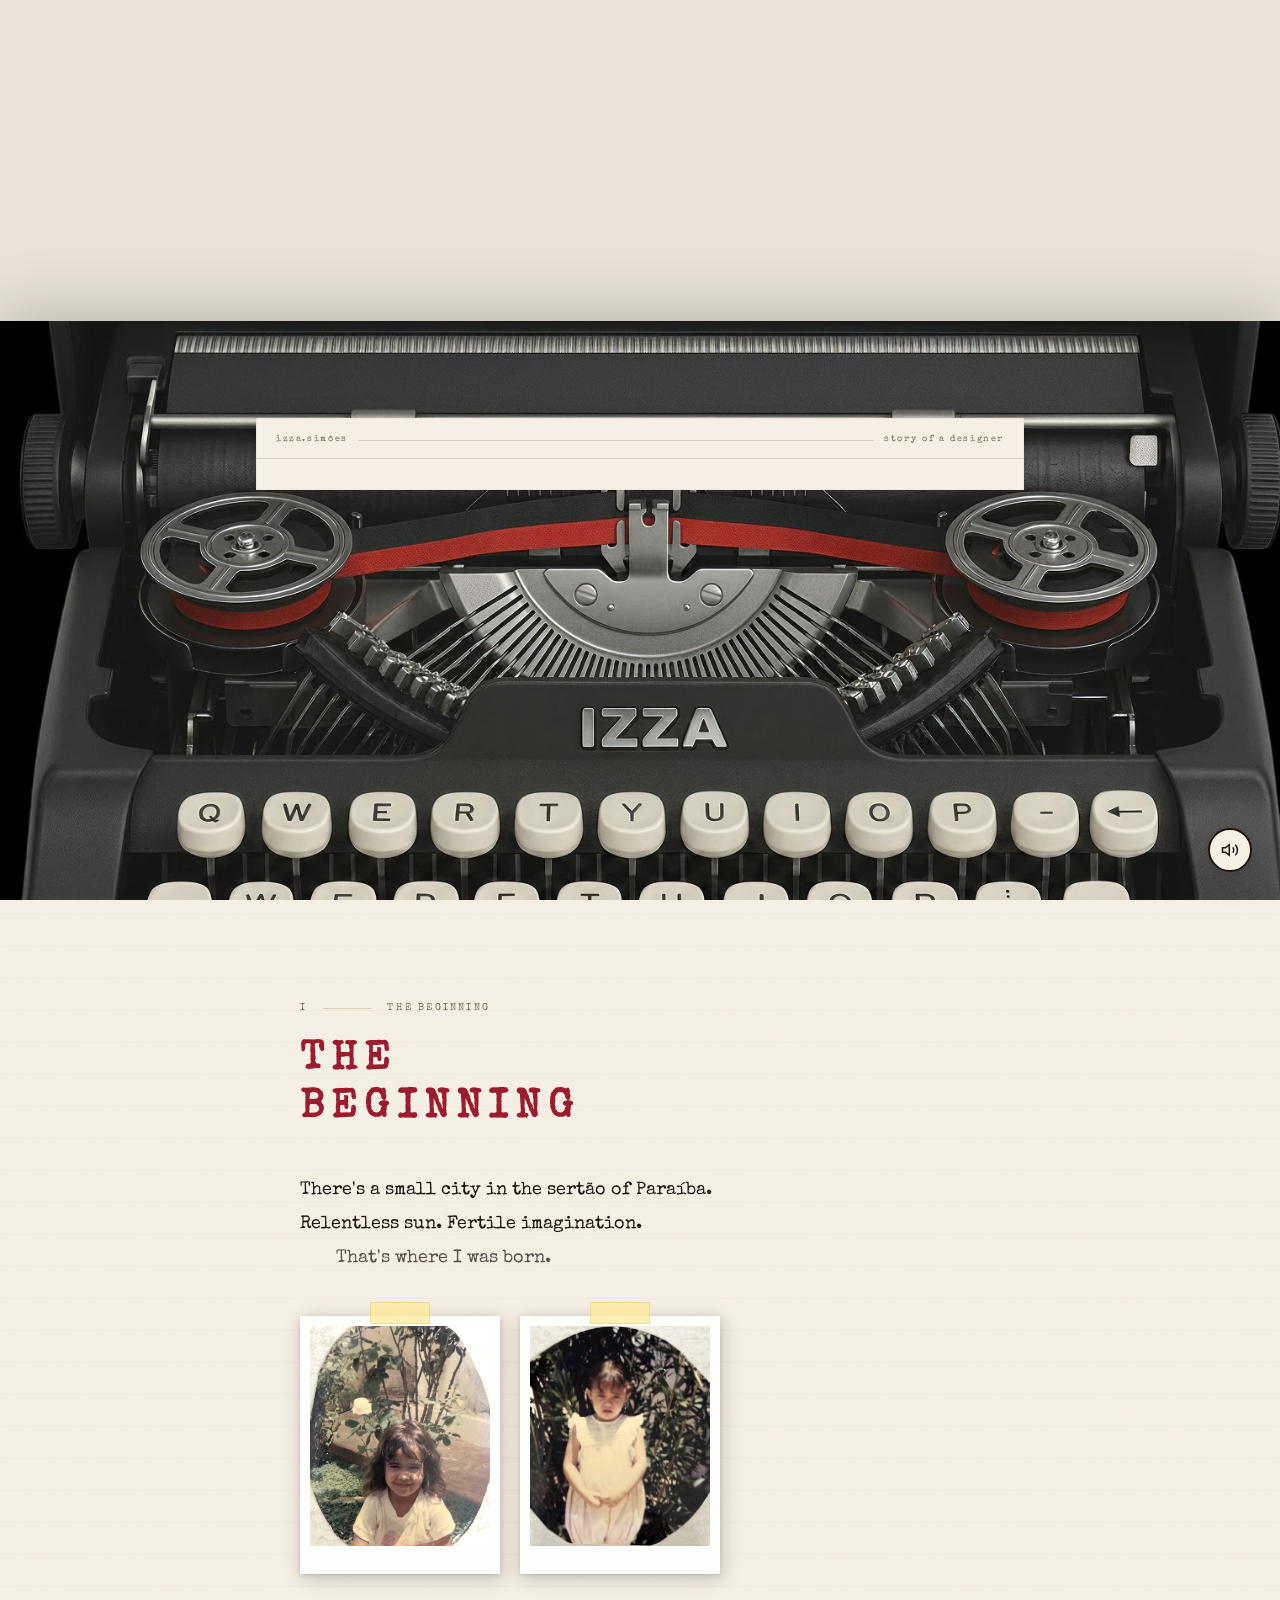
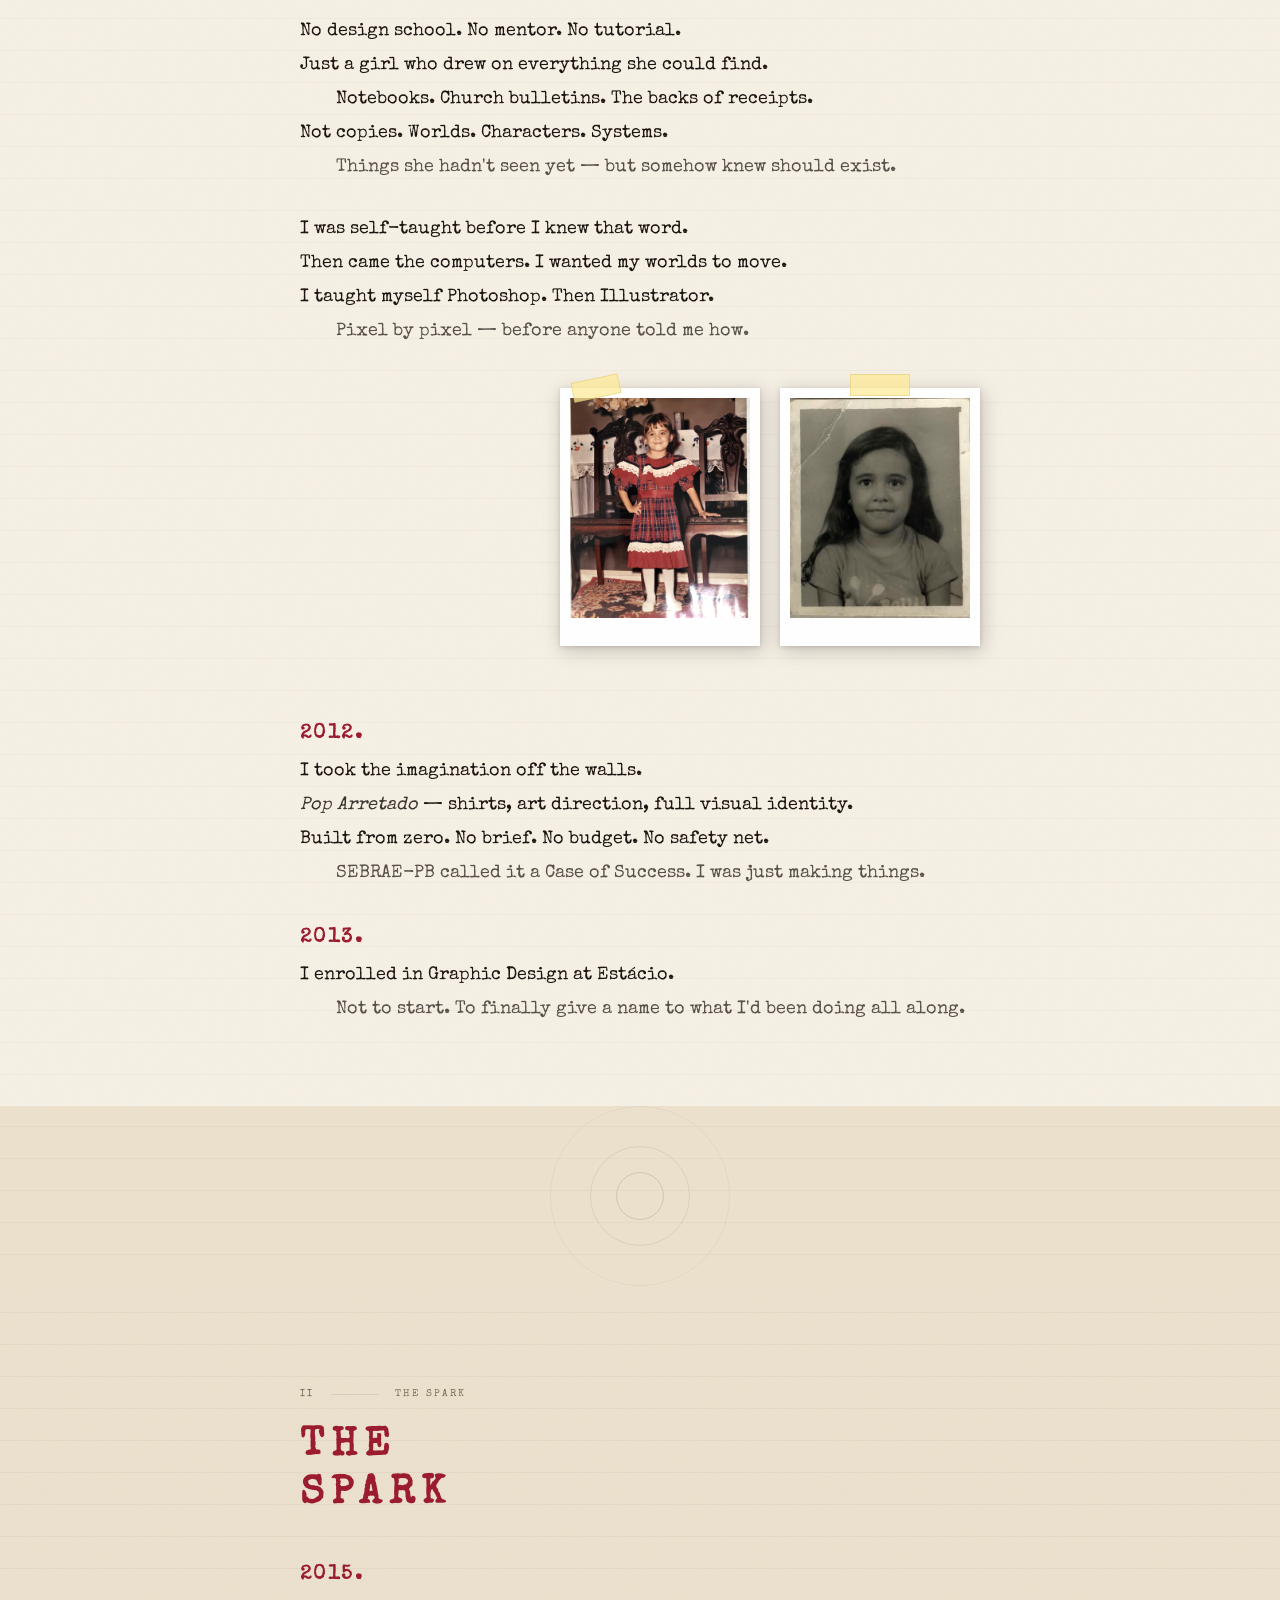
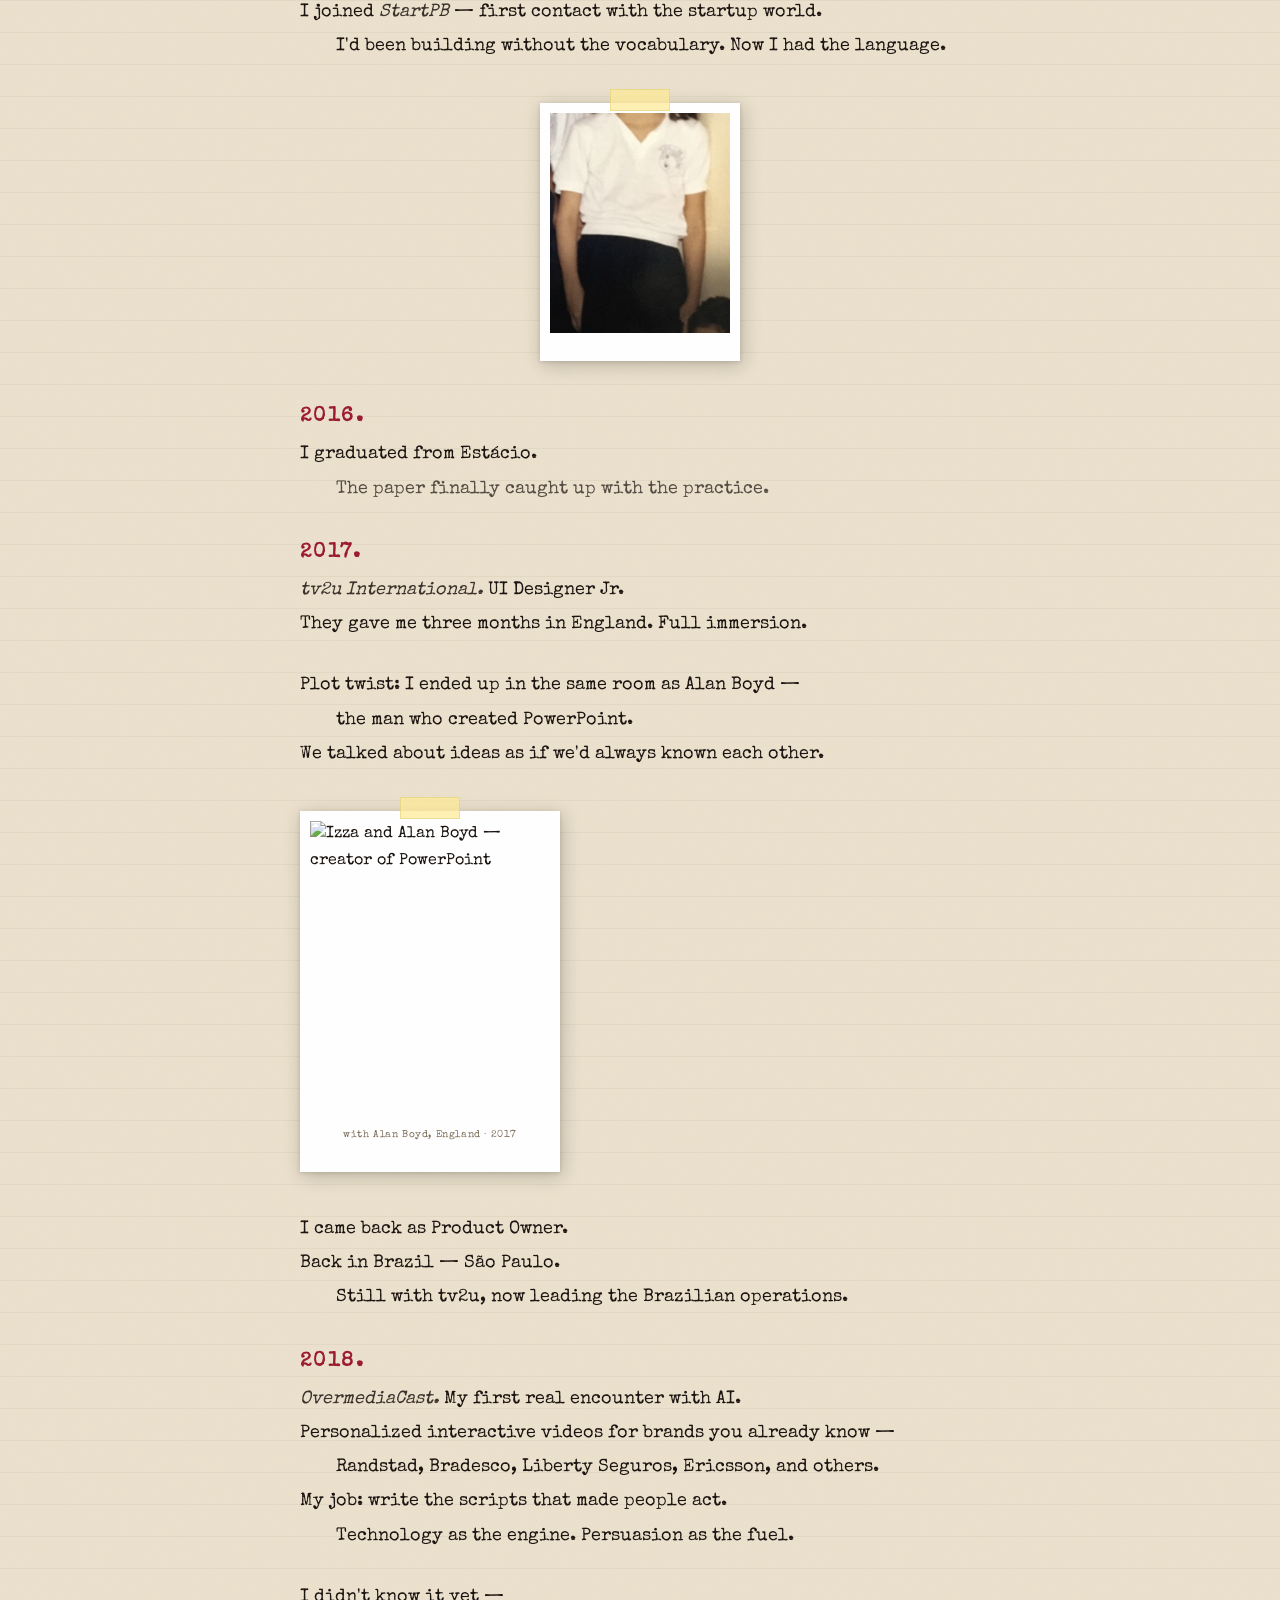
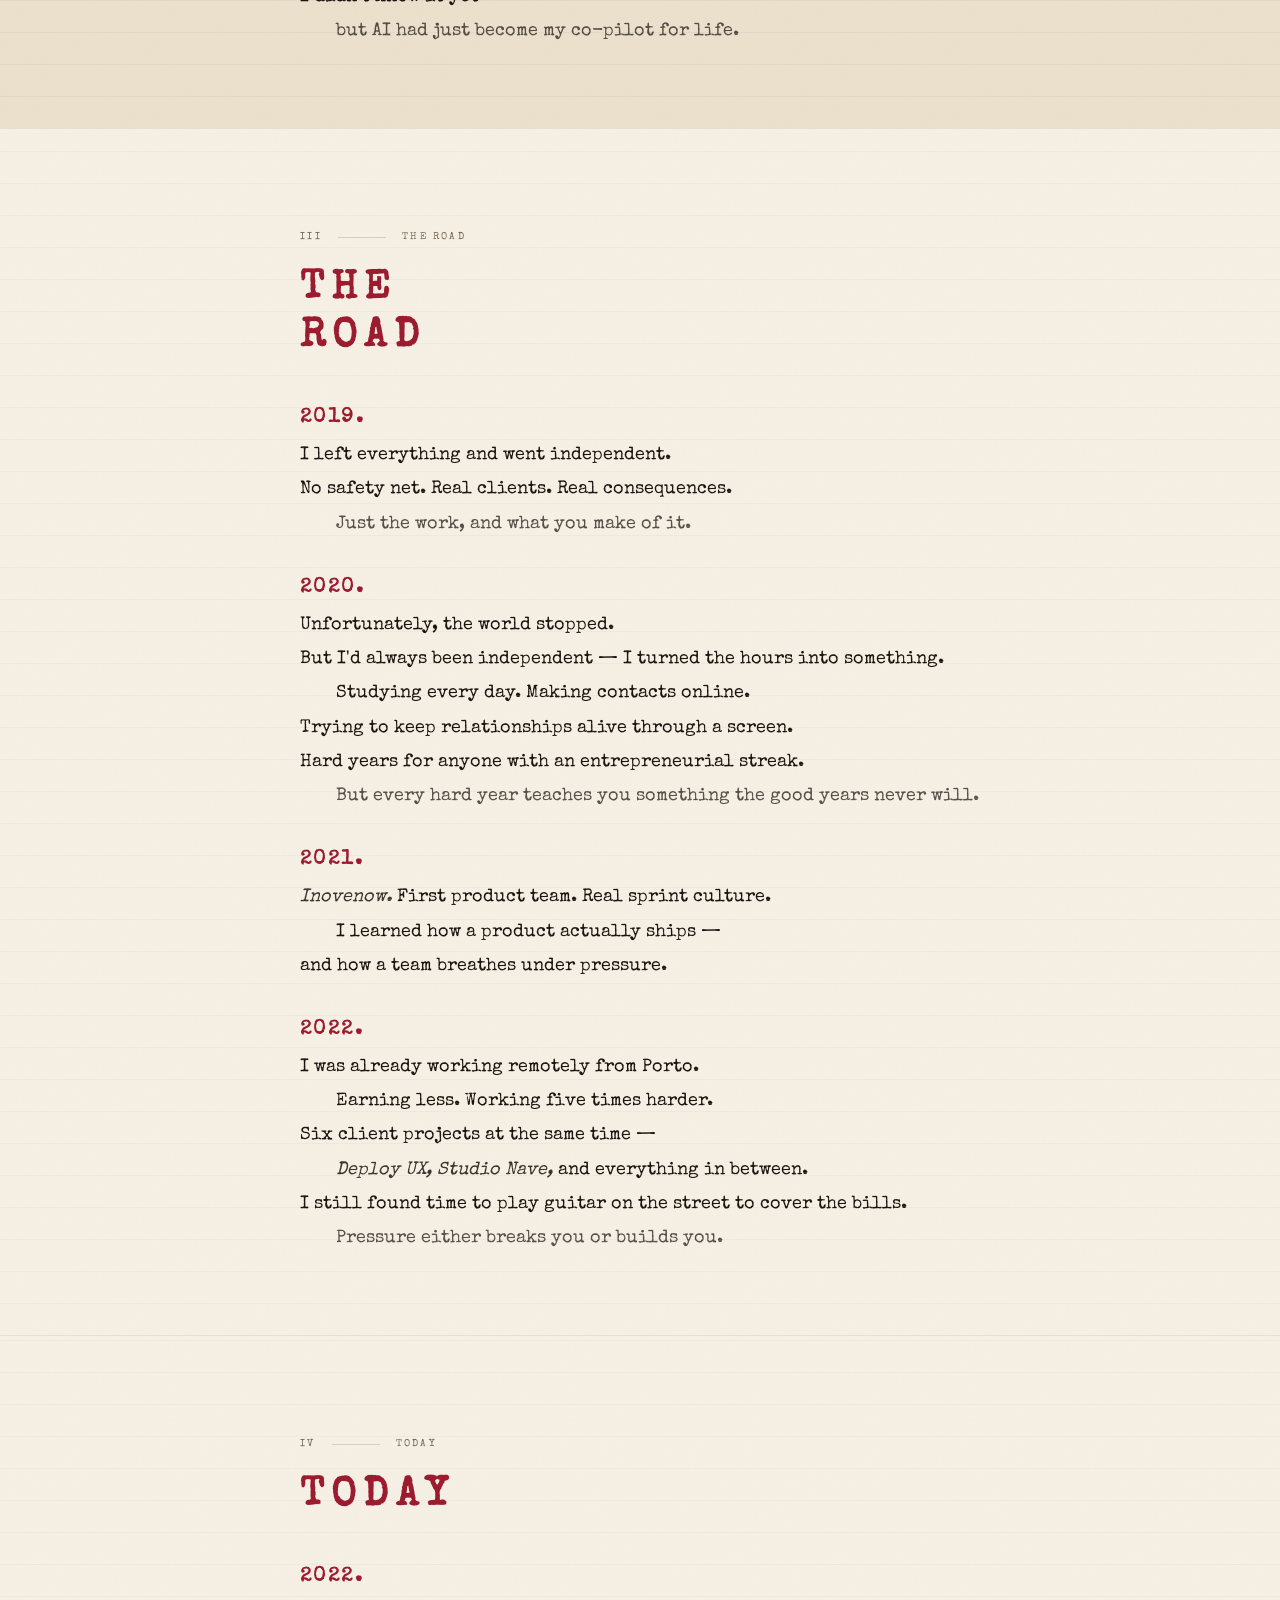
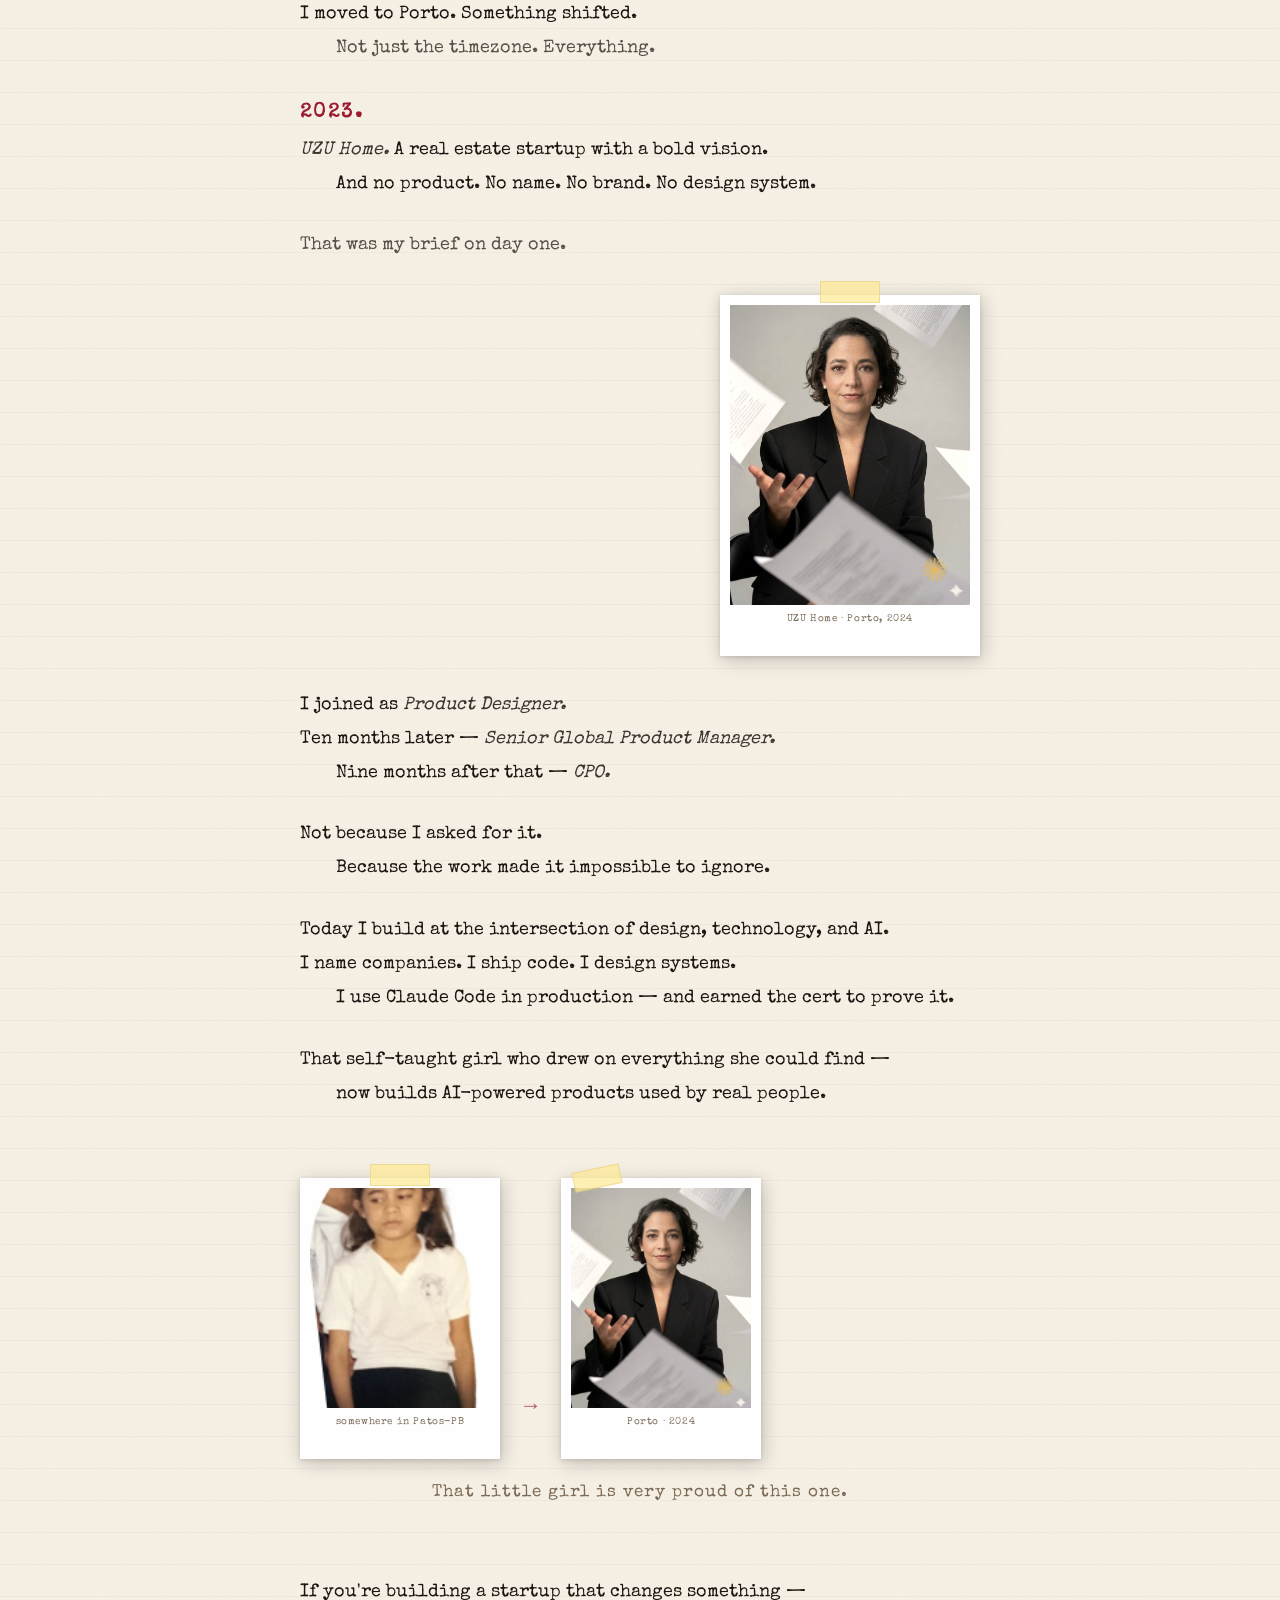
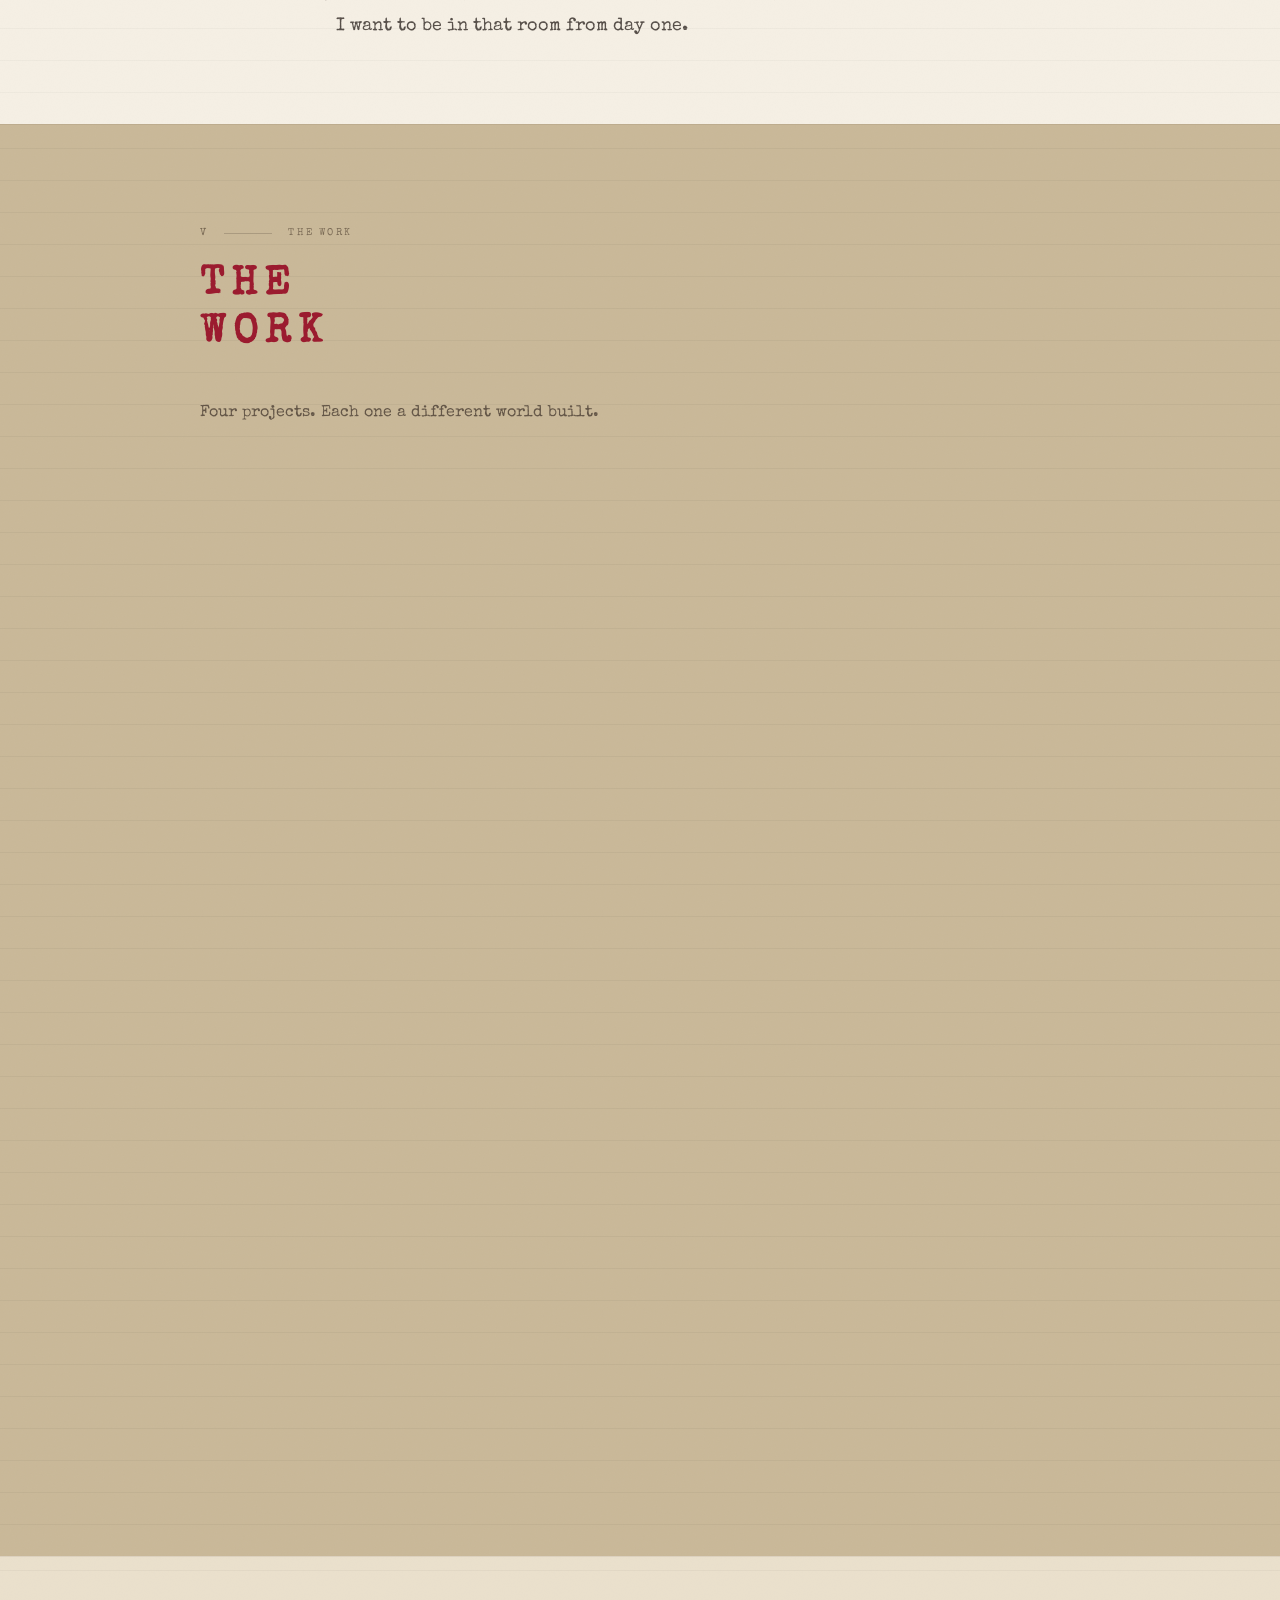
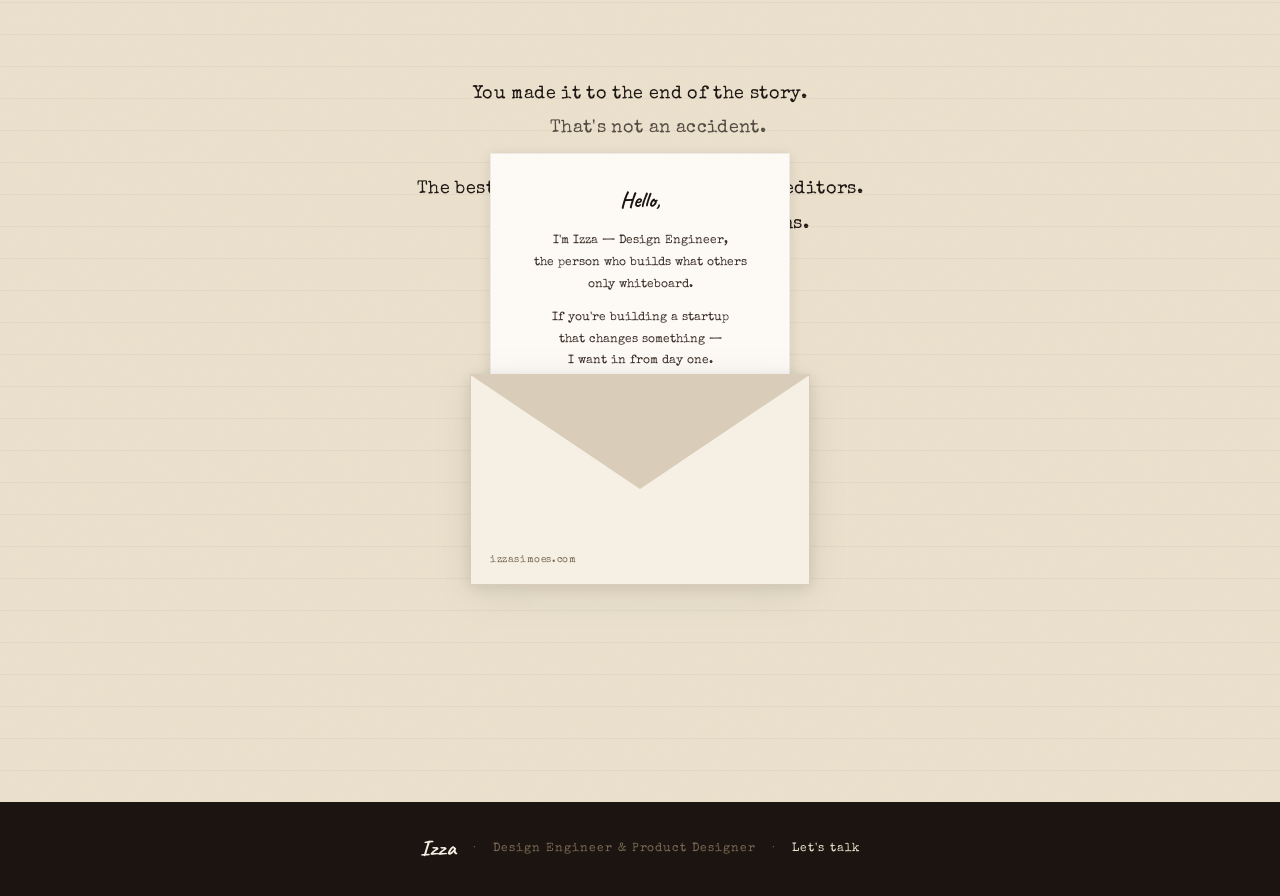
==== commit d0e263a9: "Reduce hero scroll distance and optimize typewriter image - Paper roll pin: 230% → 130% scroll dista" ====
--- a/index.html
+++ b/index.html
@@ -74,7 +74,7 @@
         </div>
 
       </div>
-      <img src="assets/maquina-preta.png" alt="Typewriter IZZA" class="typewriter-img">
+      <img src="assets/maquina-preta.jpg" alt="Typewriter IZZA" class="typewriter-img">
     </div>
     <div class="scroll-hint">
       <span>scroll to read the story</span>
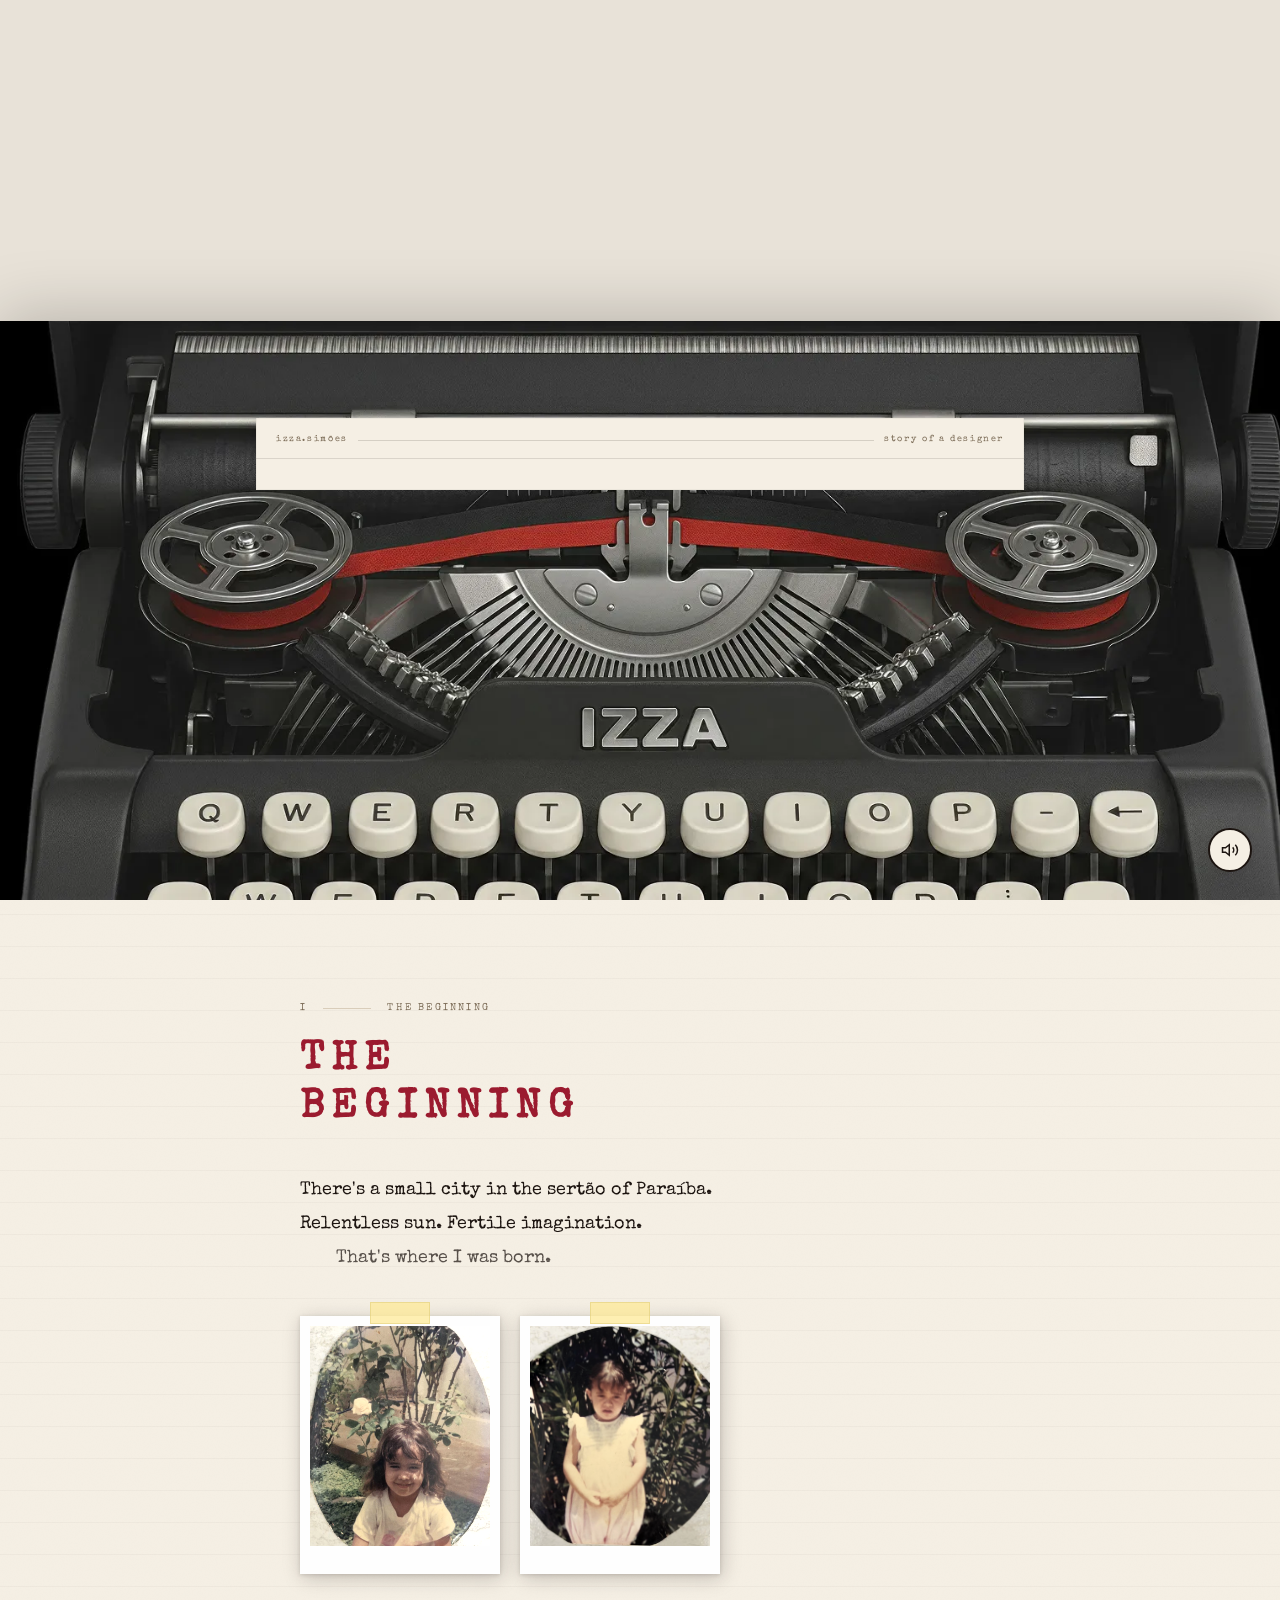
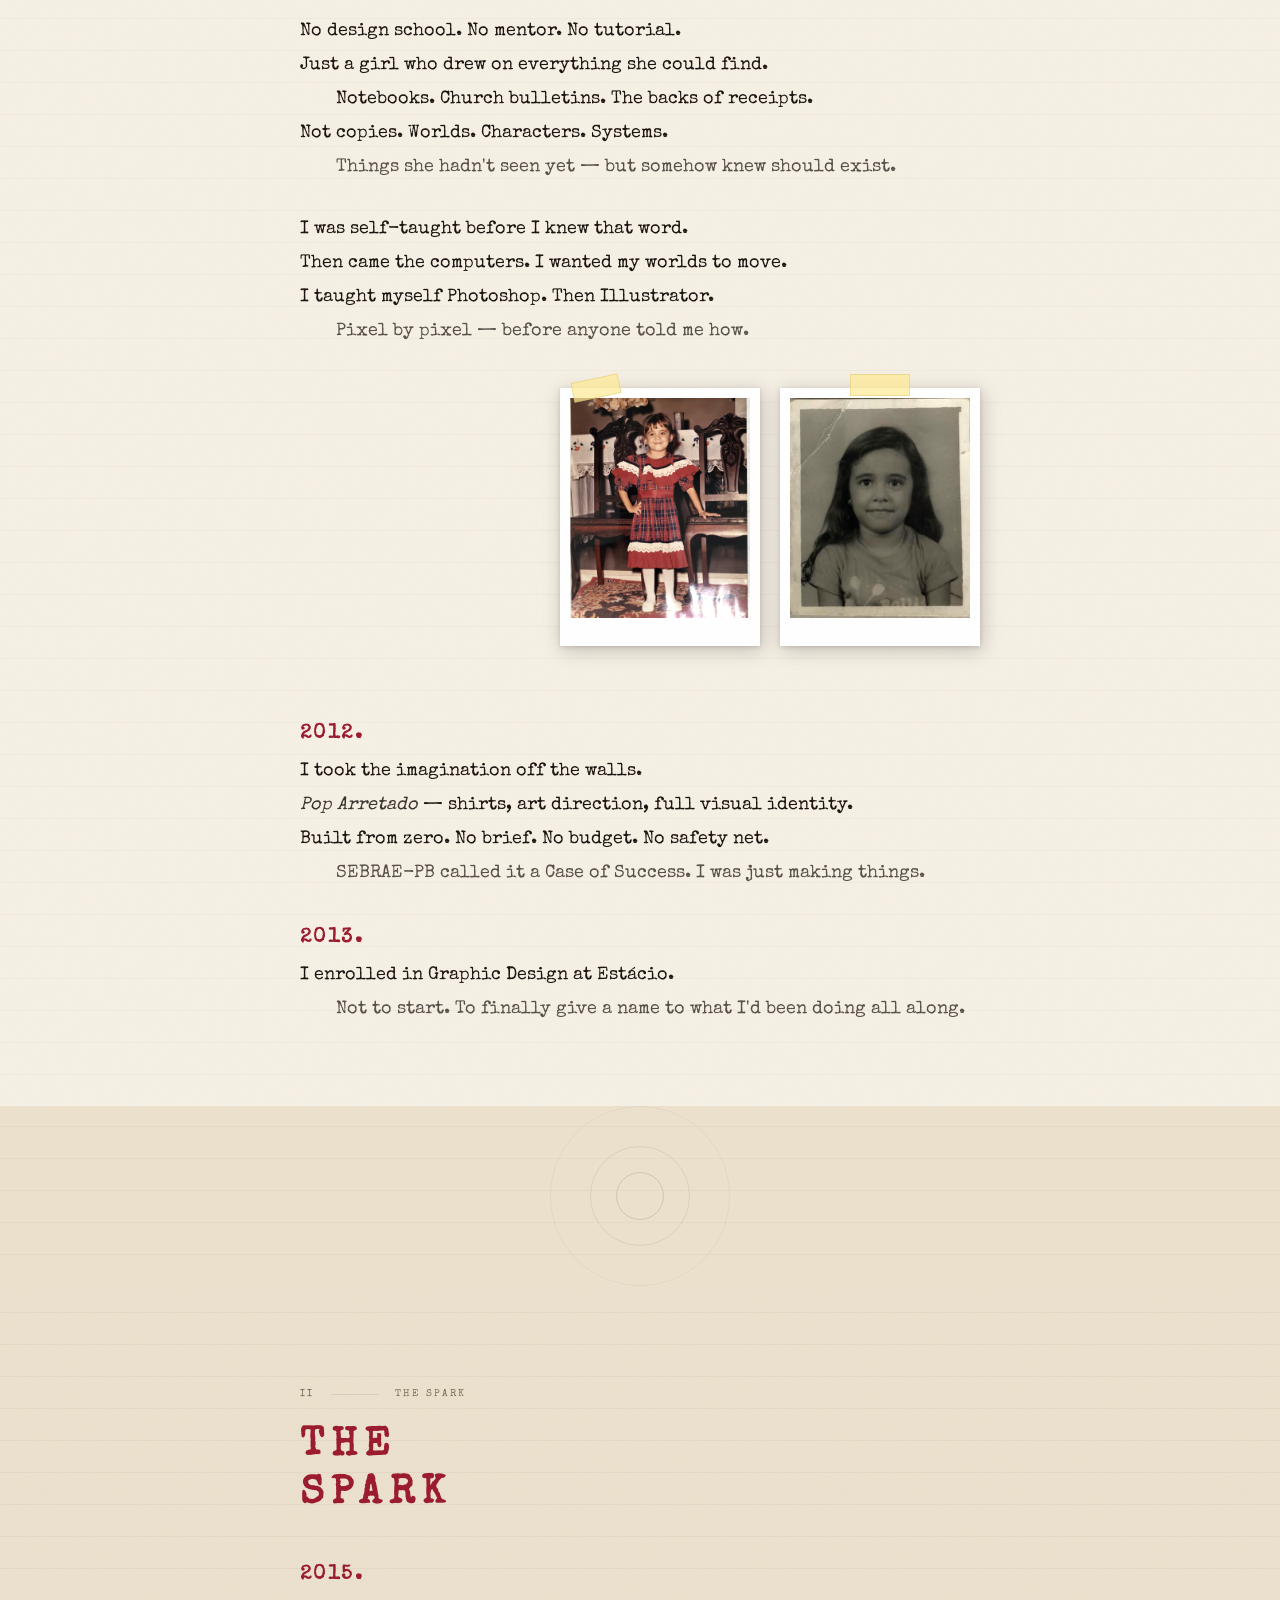
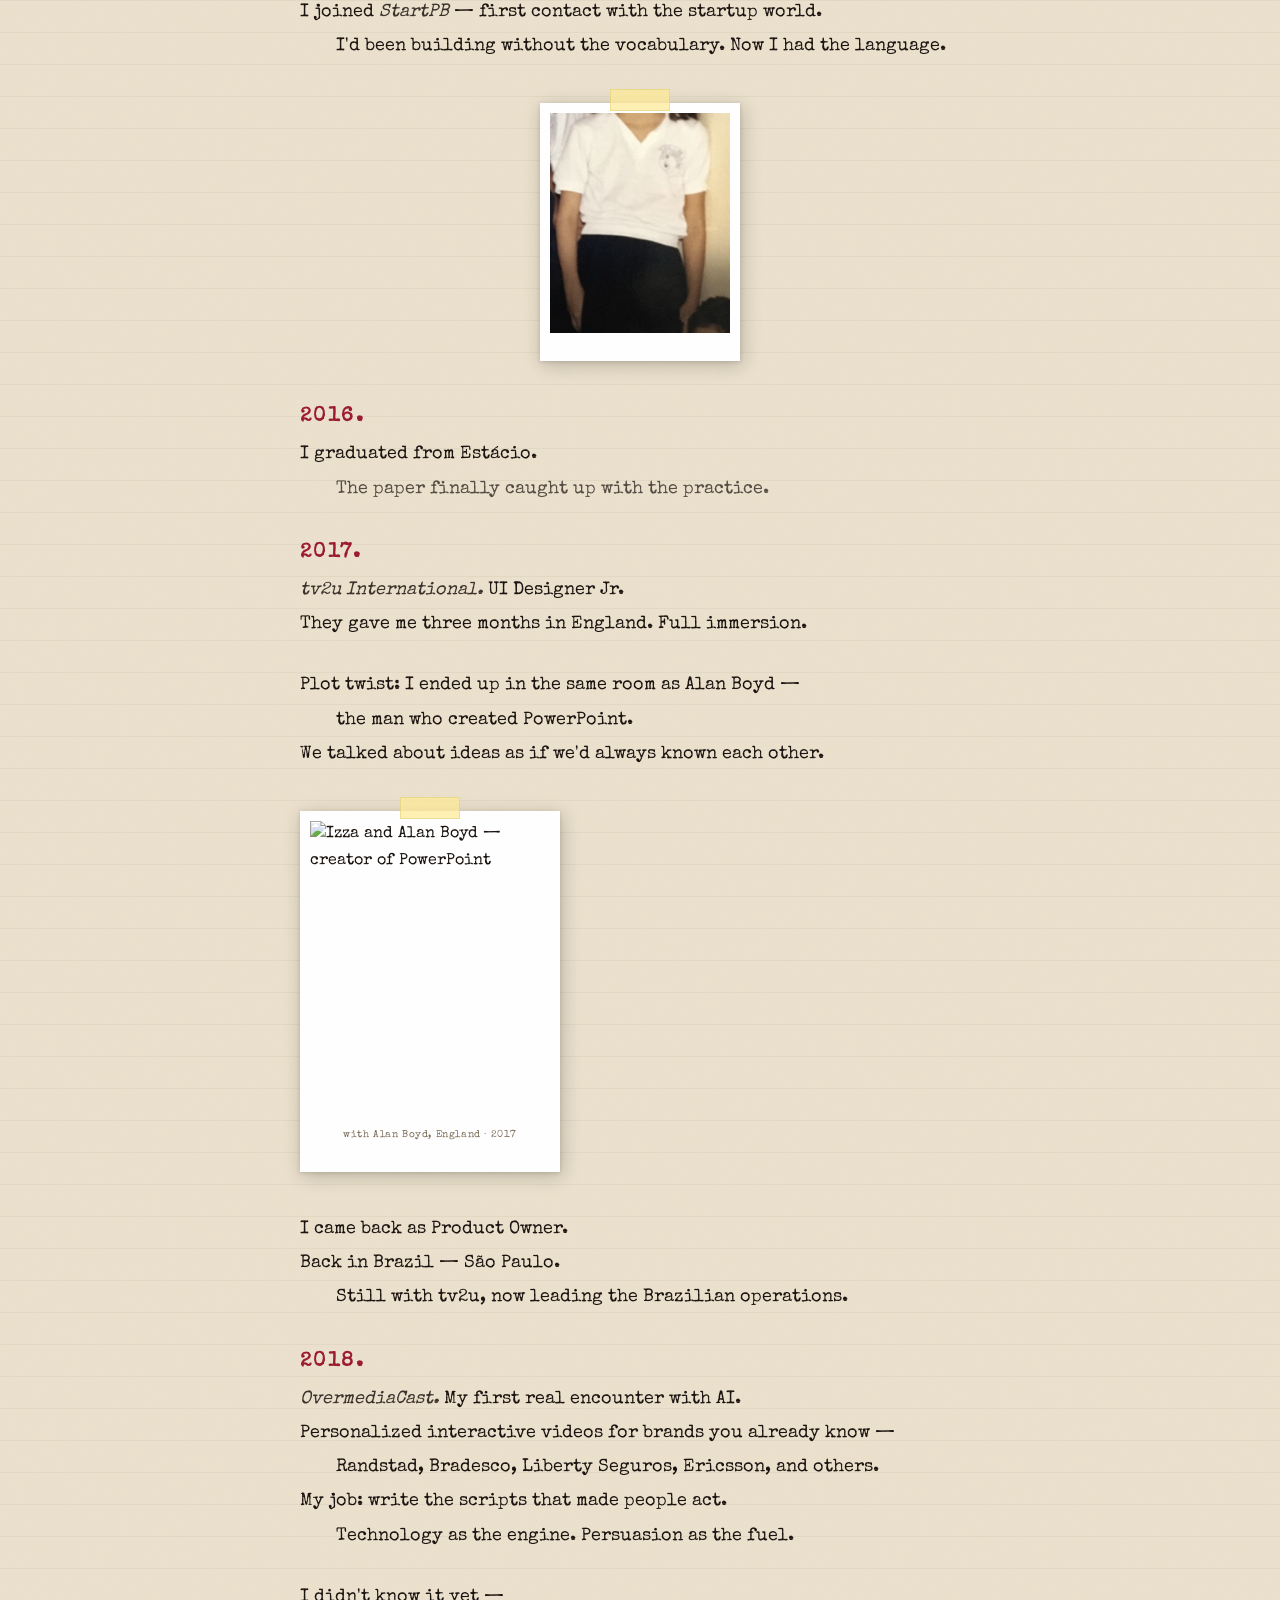
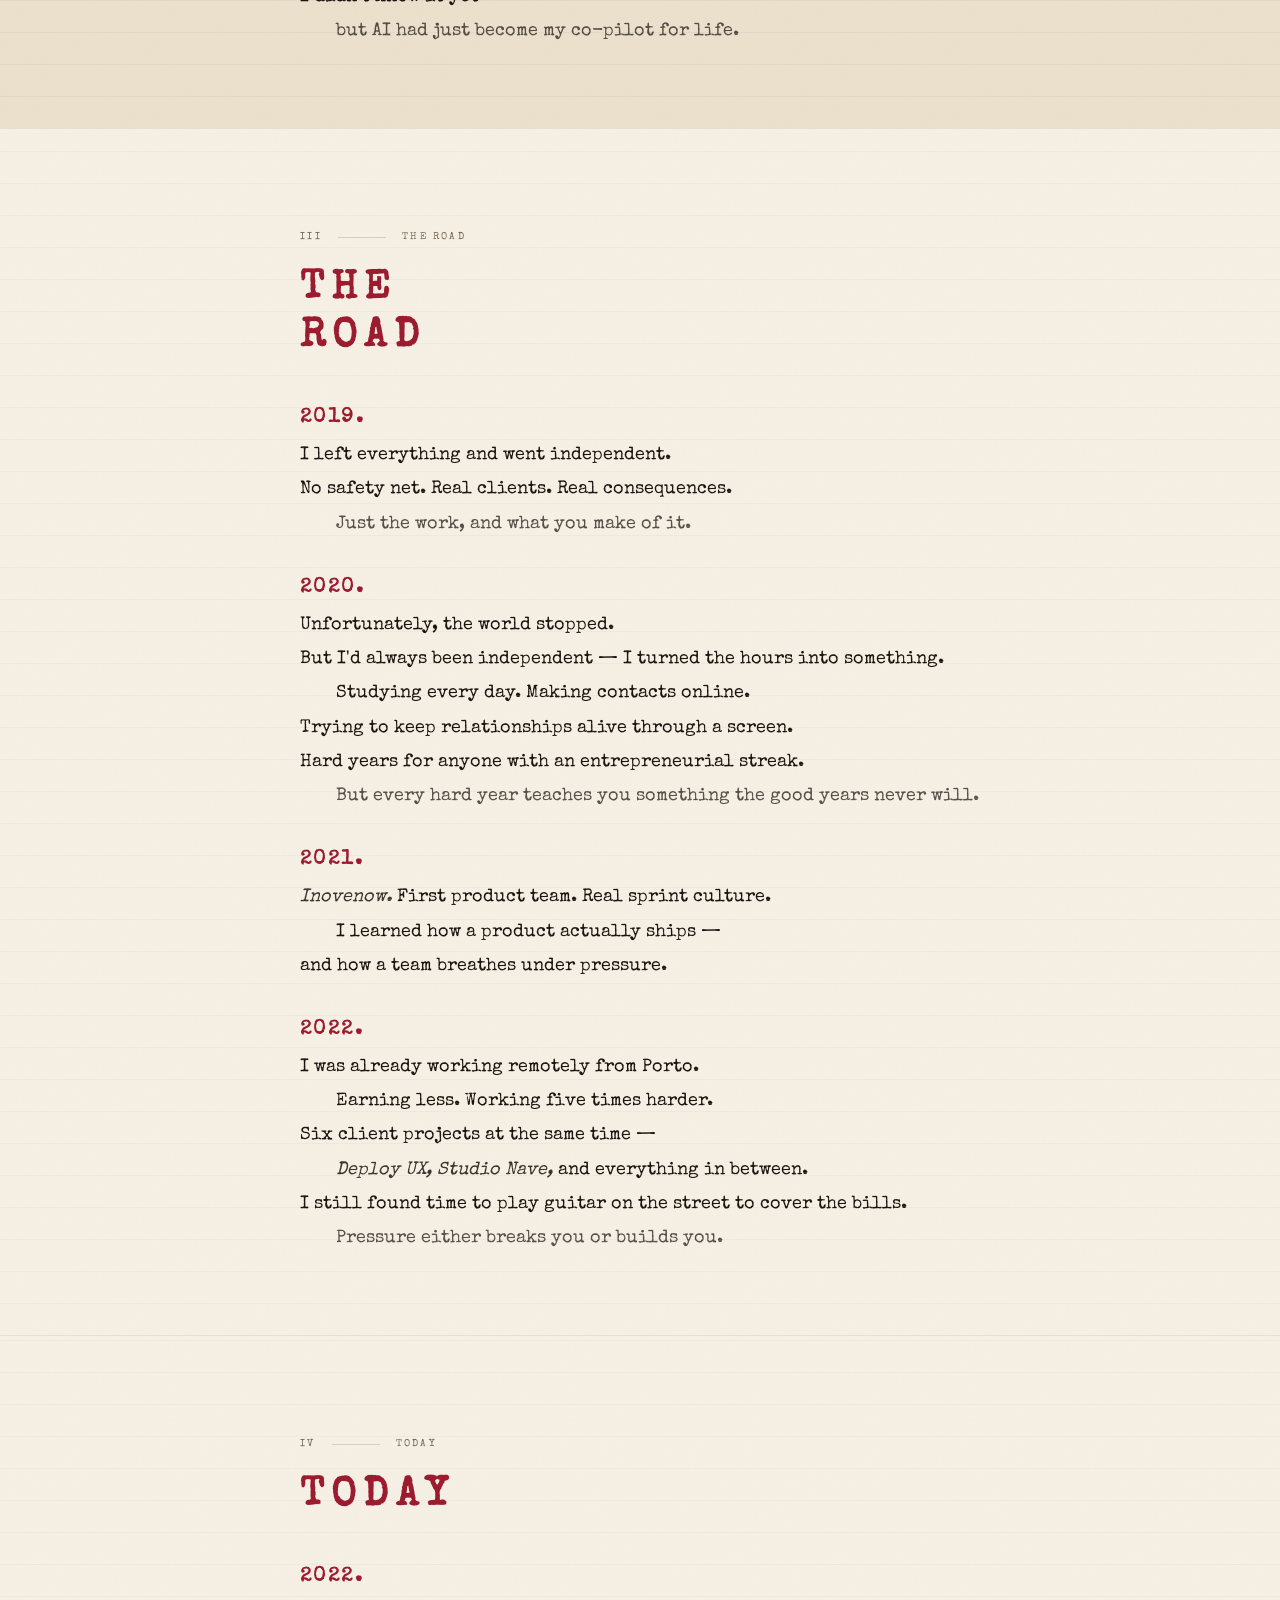
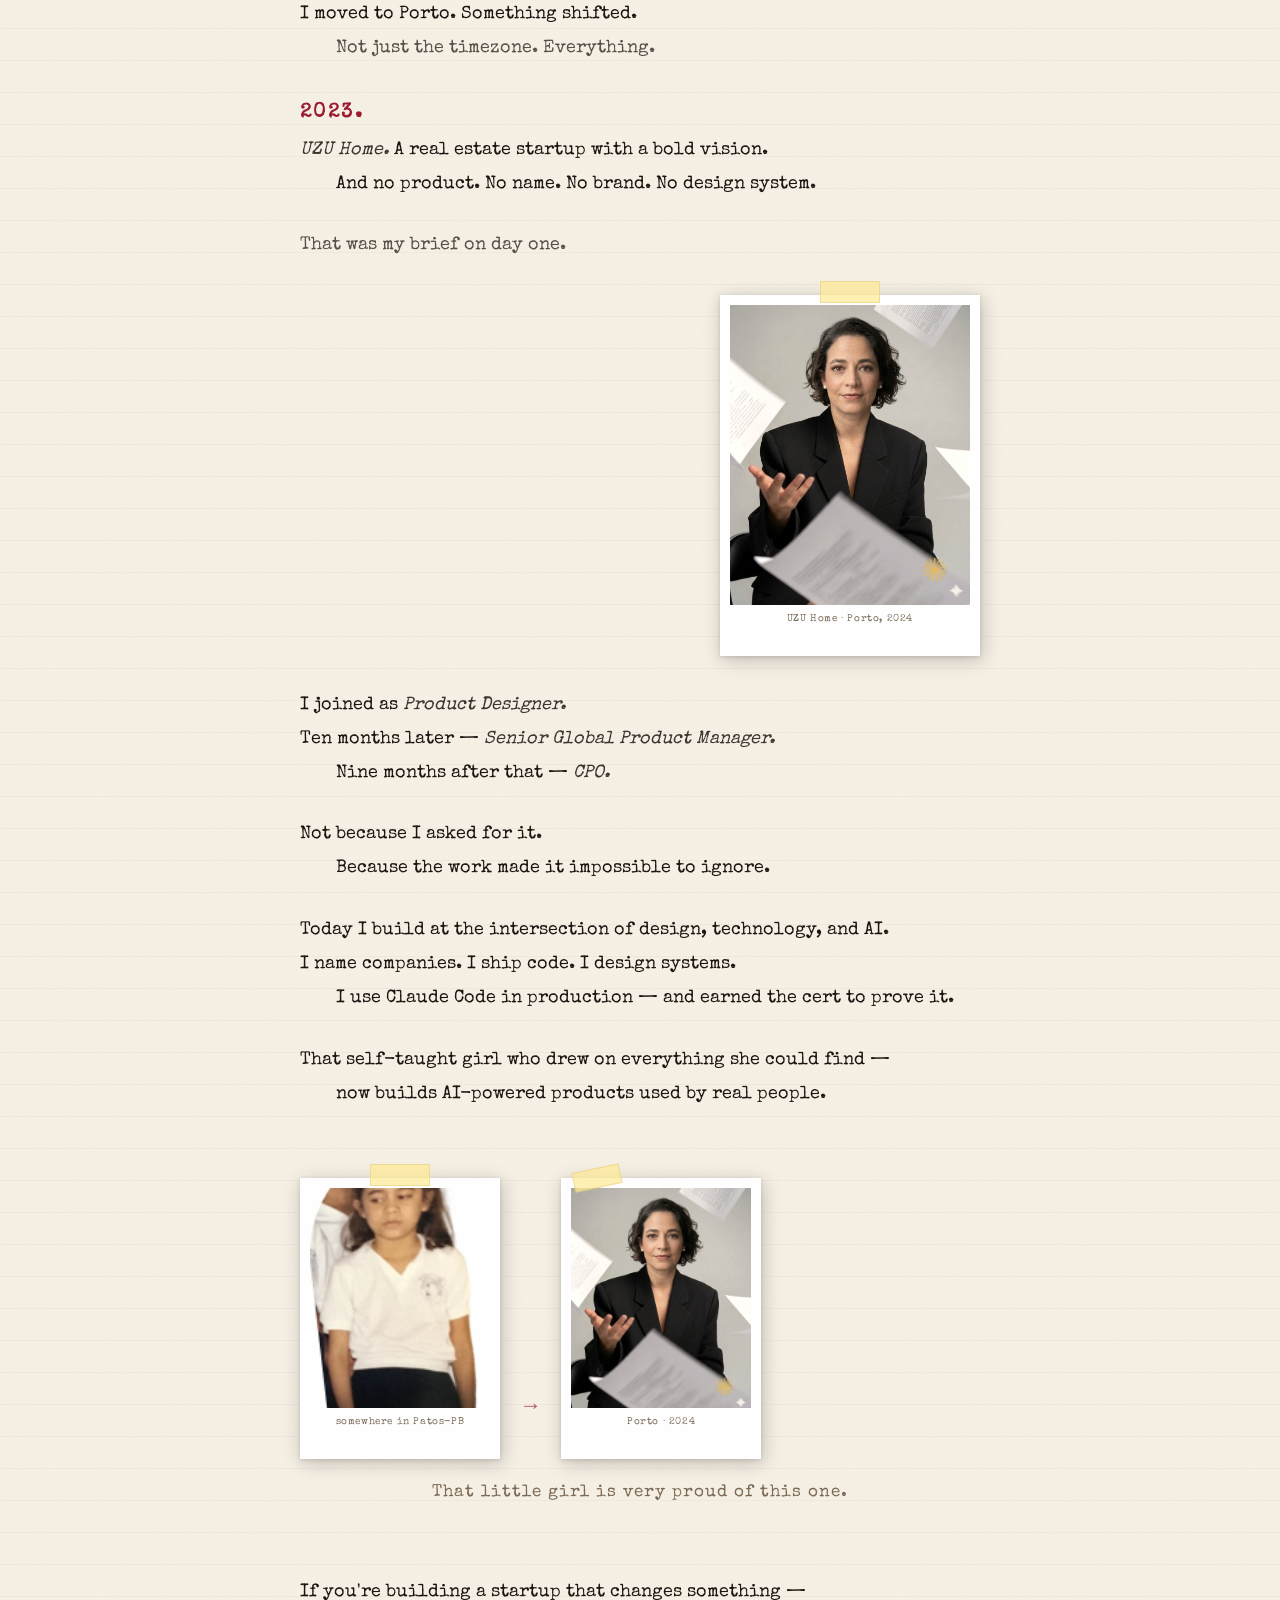
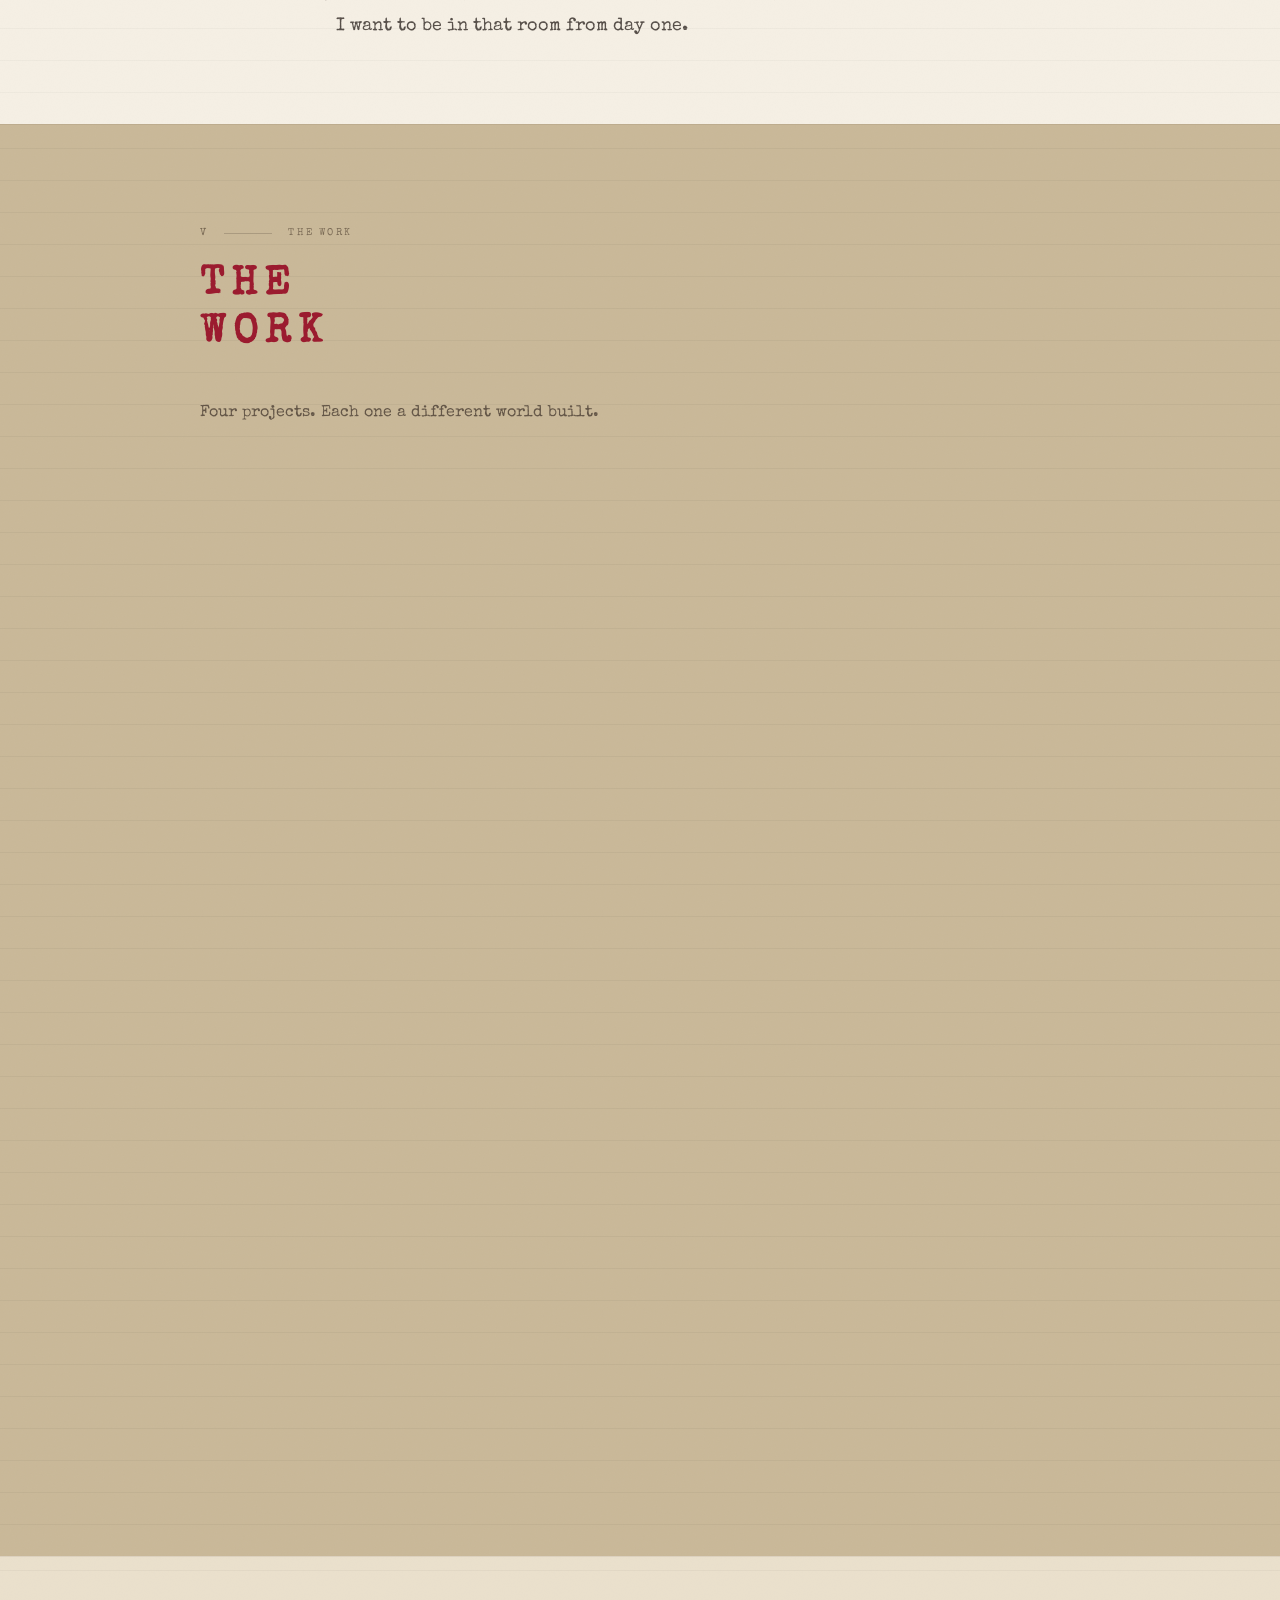
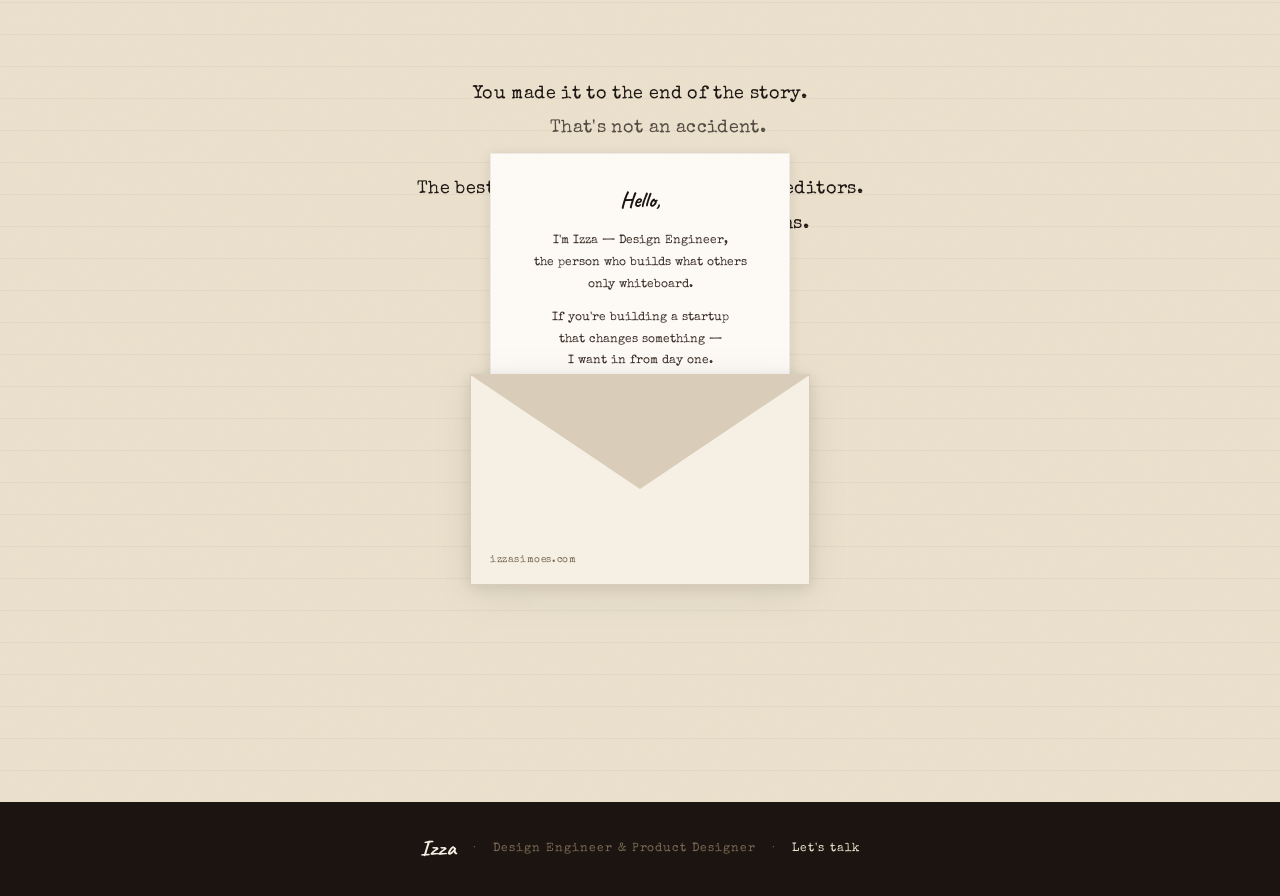
==== commit ed0dd980: "Use WebP for typewriter image — preserves transparency, 1.5MB → 134KB Co-Authored-By: Claude Sonnet " ====
--- a/index.html
+++ b/index.html
@@ -74,7 +74,7 @@
         </div>
 
       </div>
-      <img src="assets/maquina-preta.jpg" alt="Typewriter IZZA" class="typewriter-img">
+      <img src="assets/maquina-preta.webp" alt="Typewriter IZZA" class="typewriter-img">
     </div>
     <div class="scroll-hint">
       <span>scroll to read the story</span>
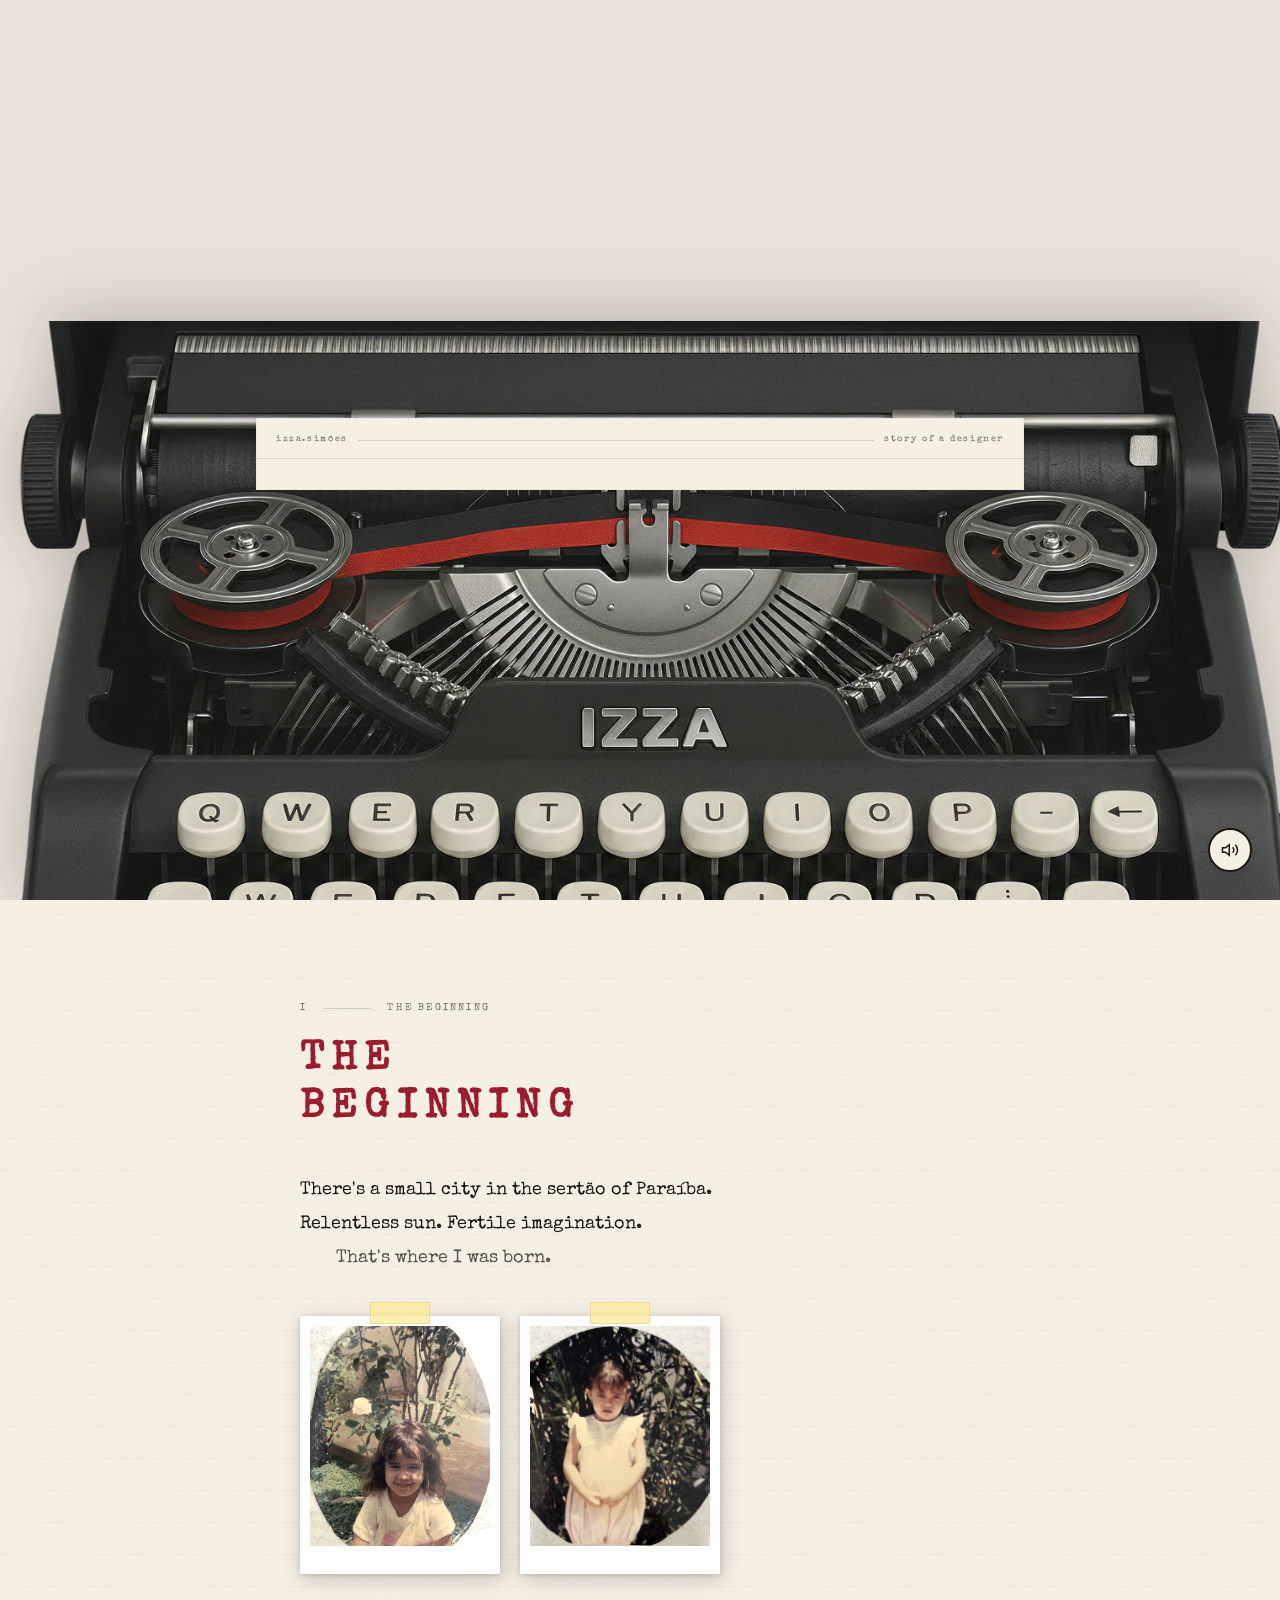
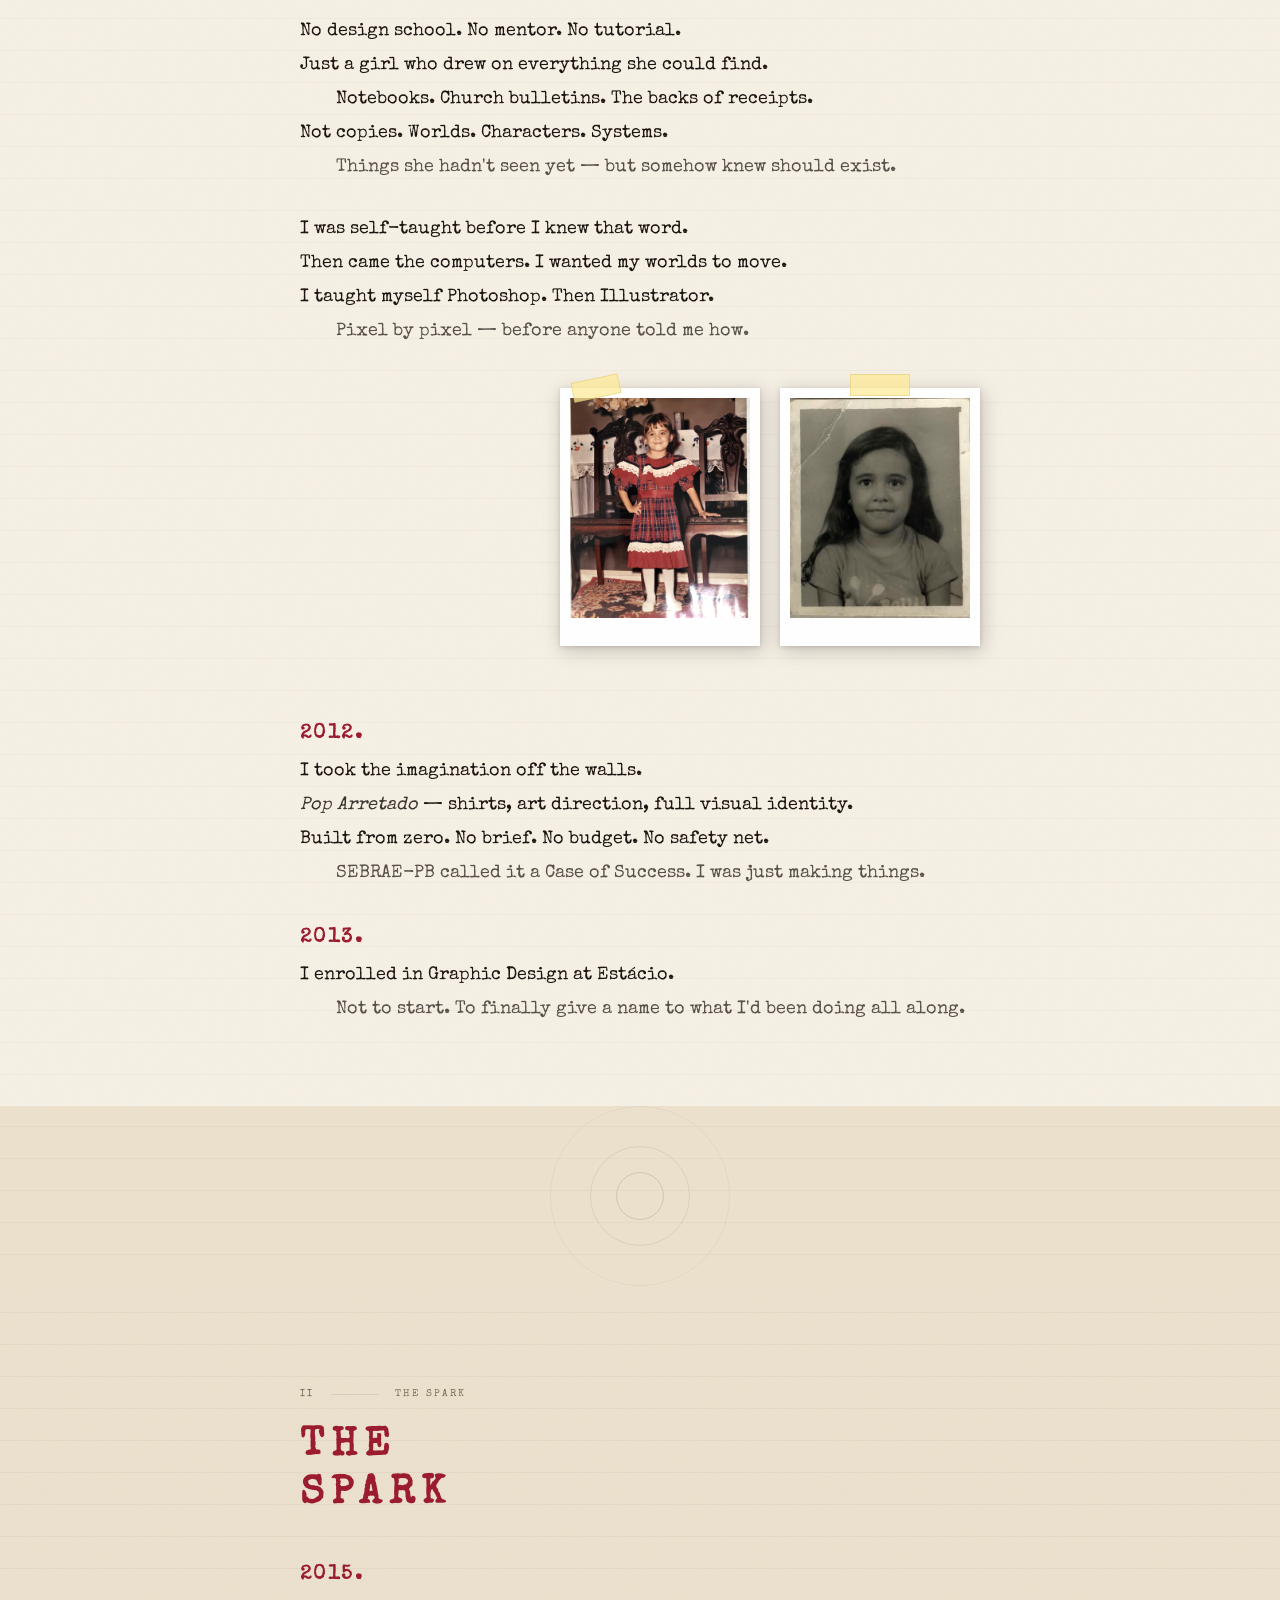
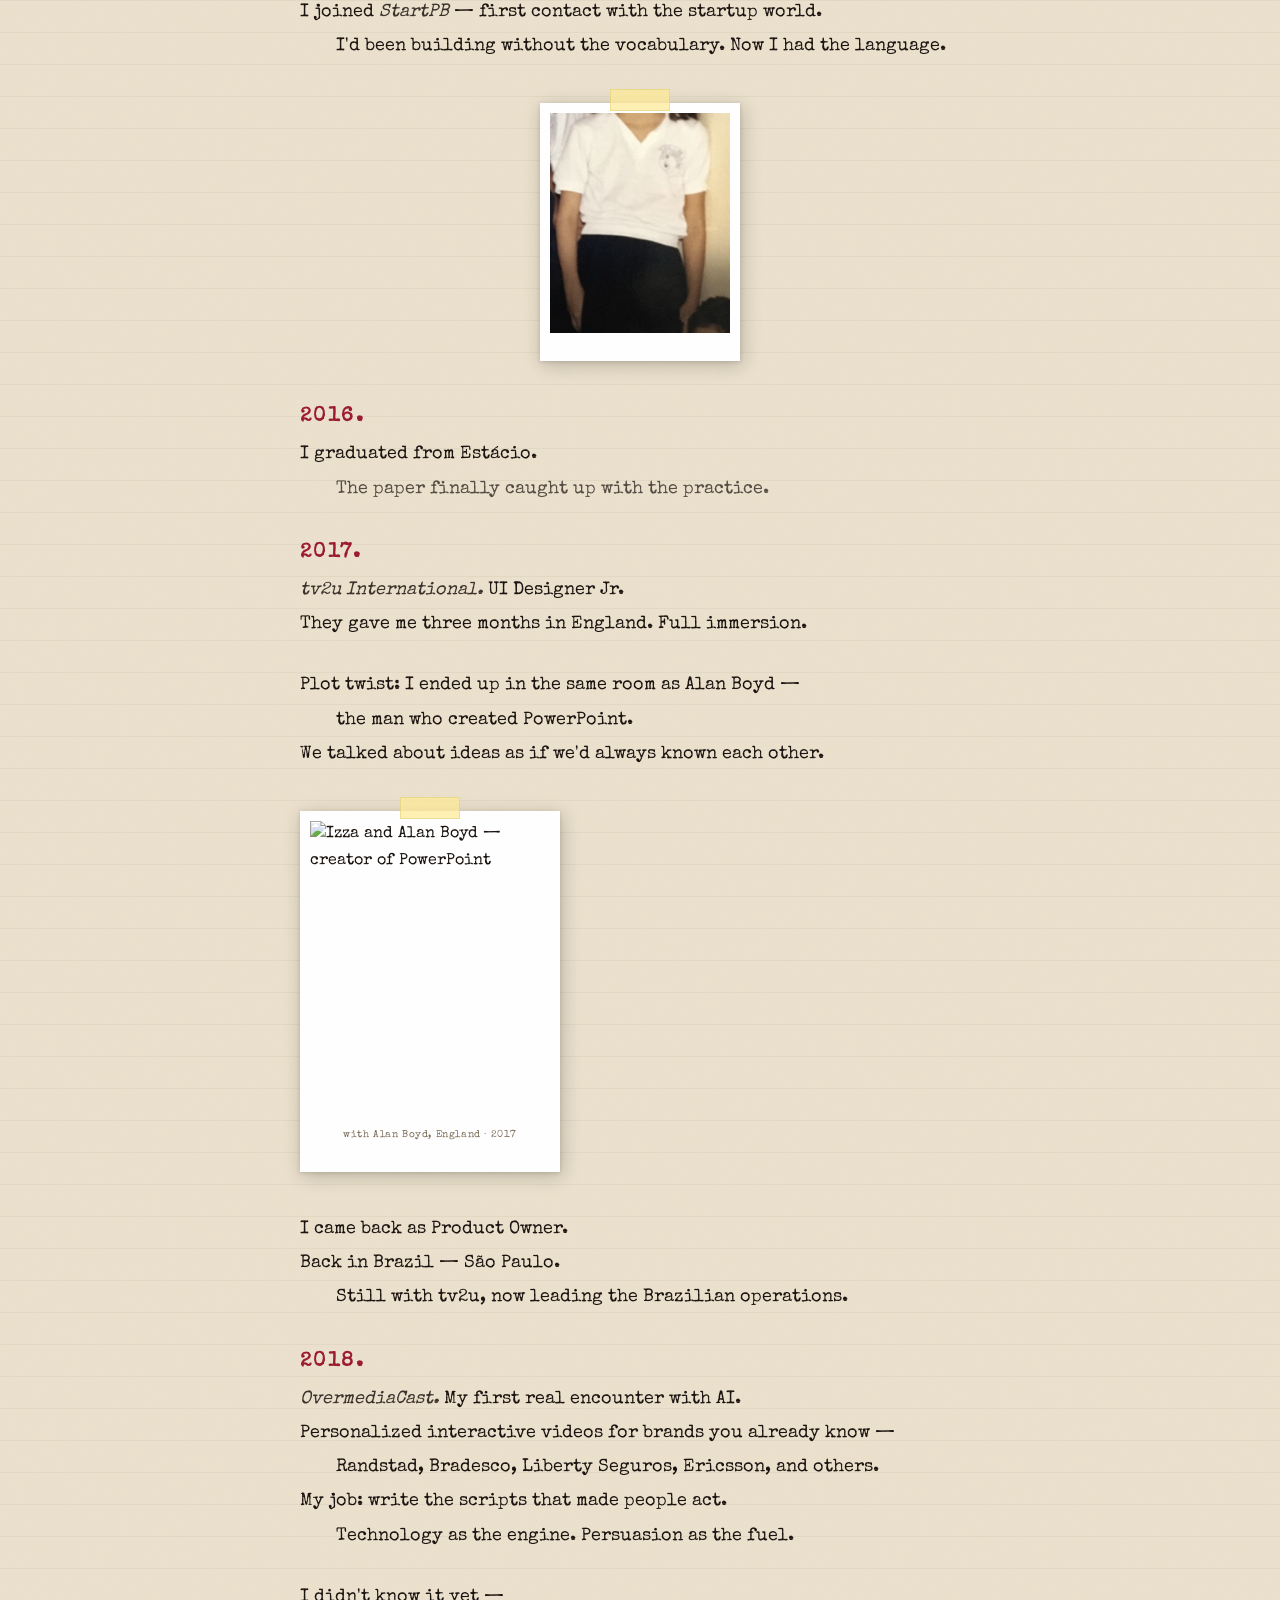
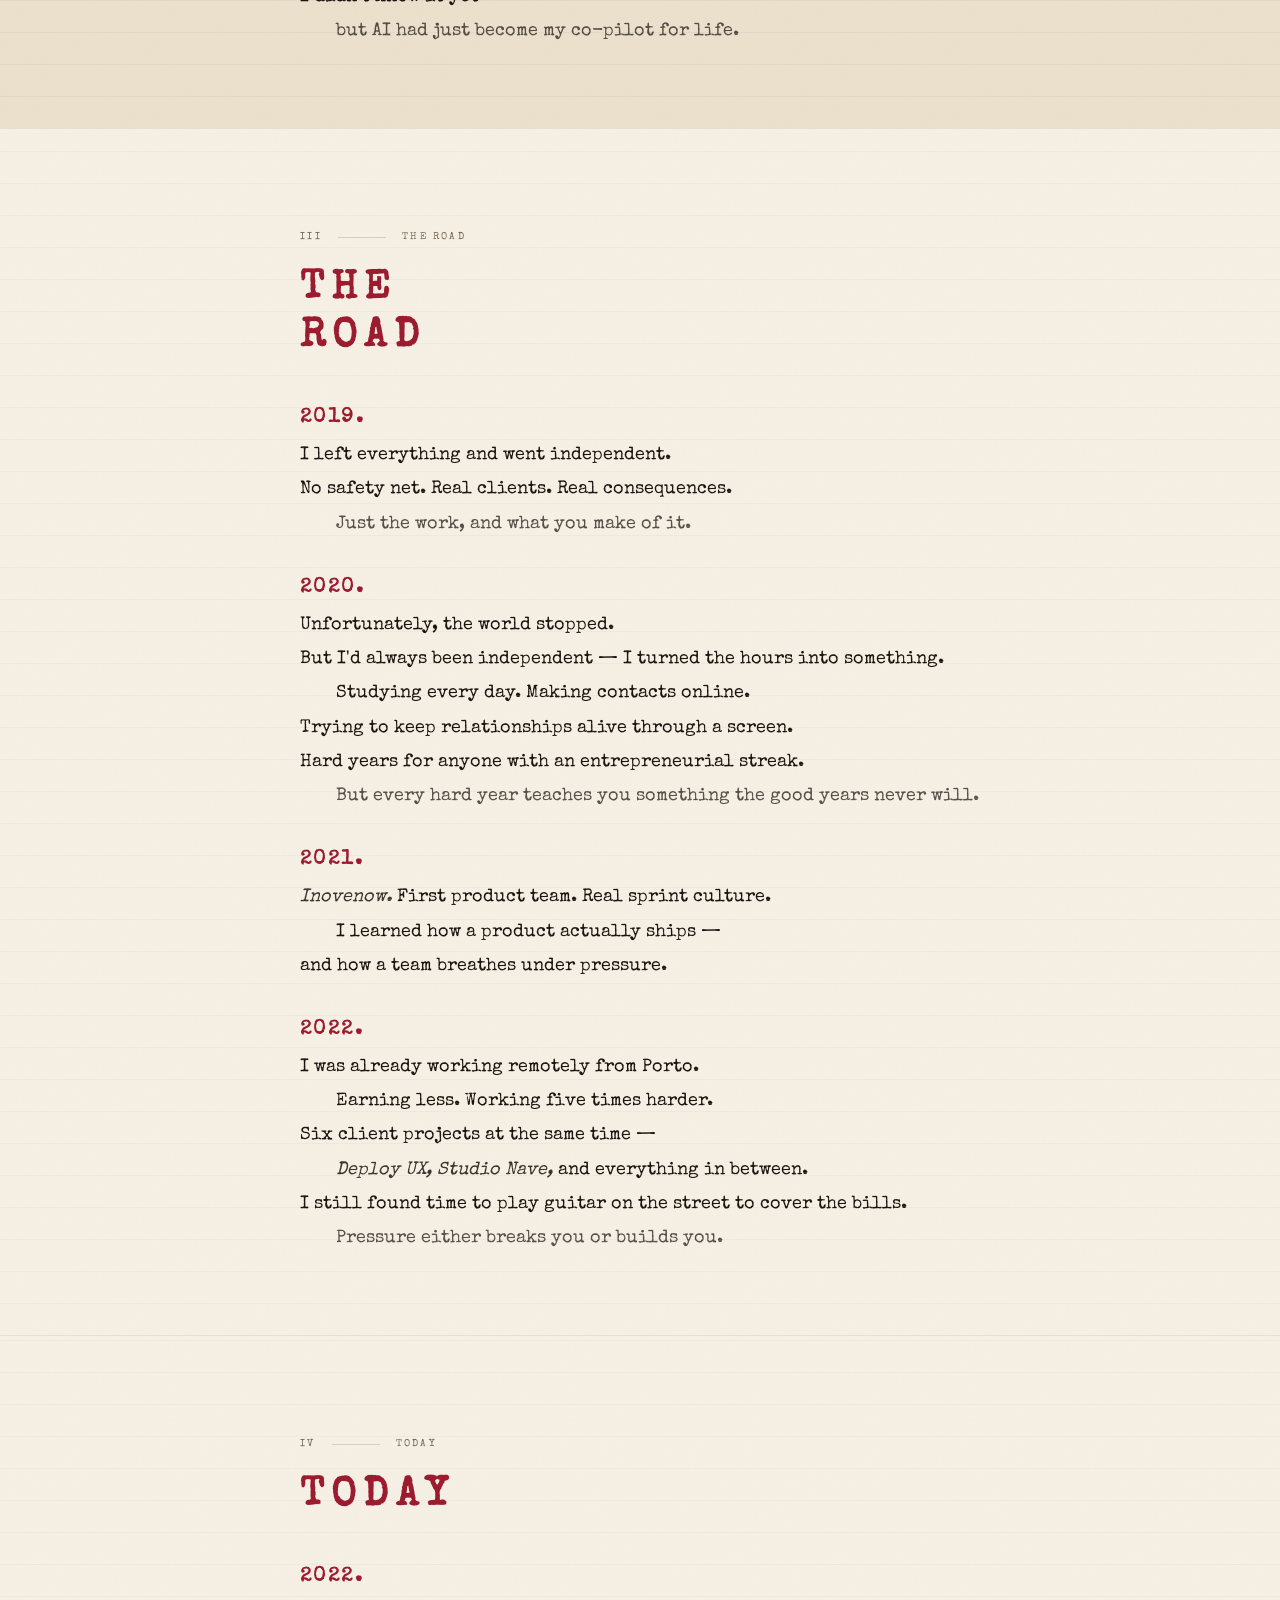
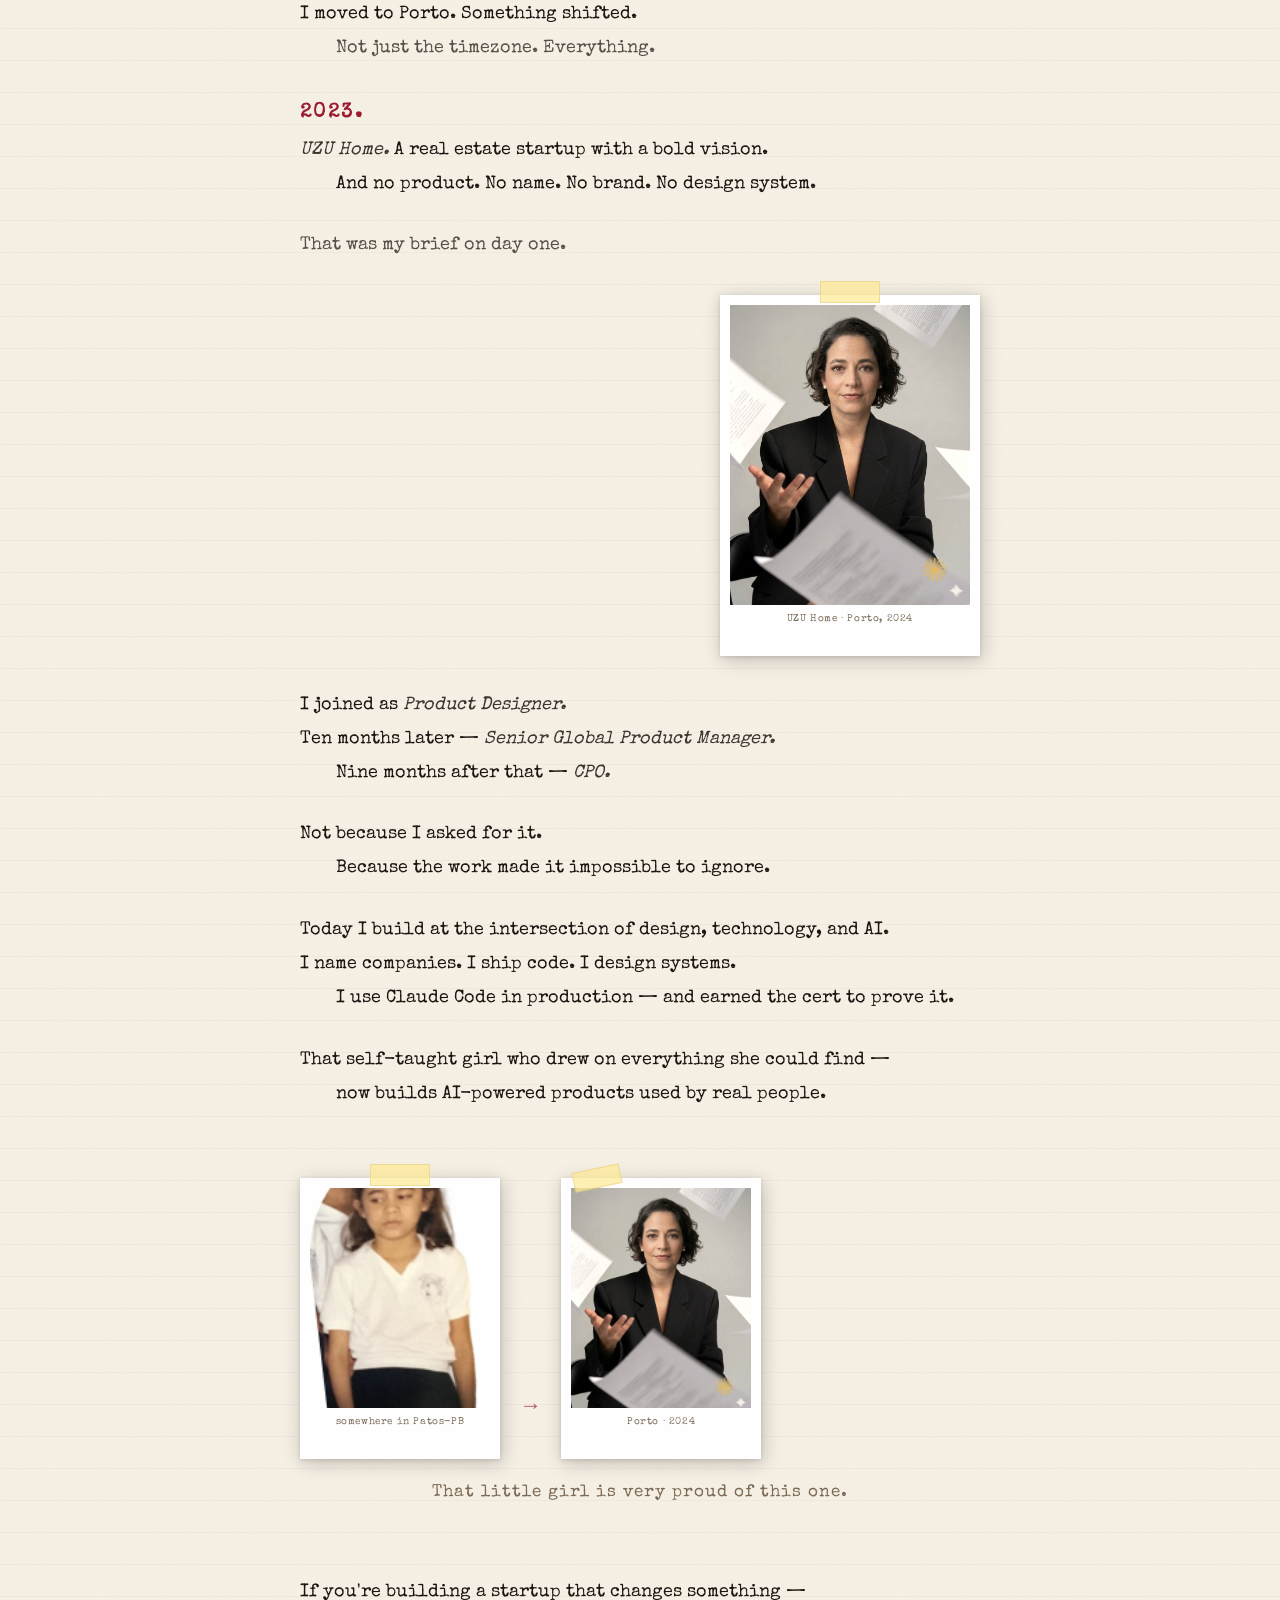
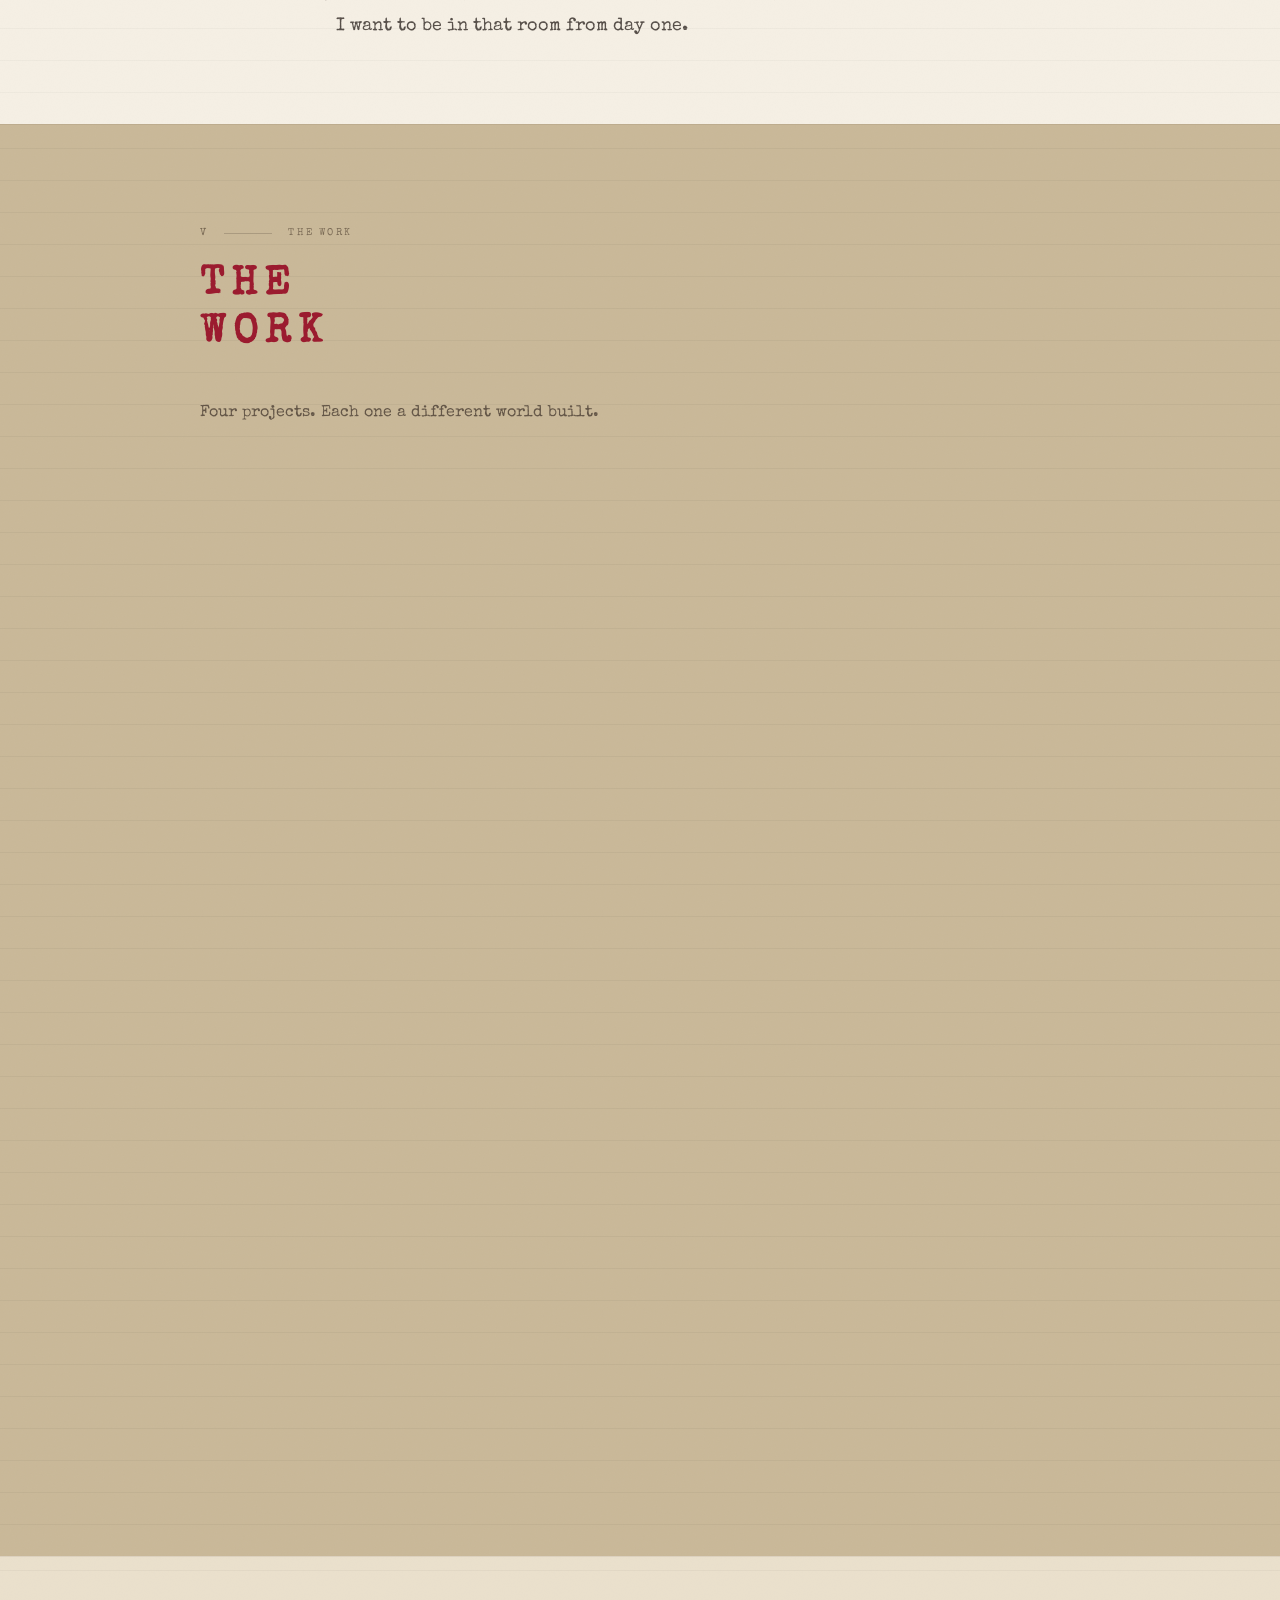
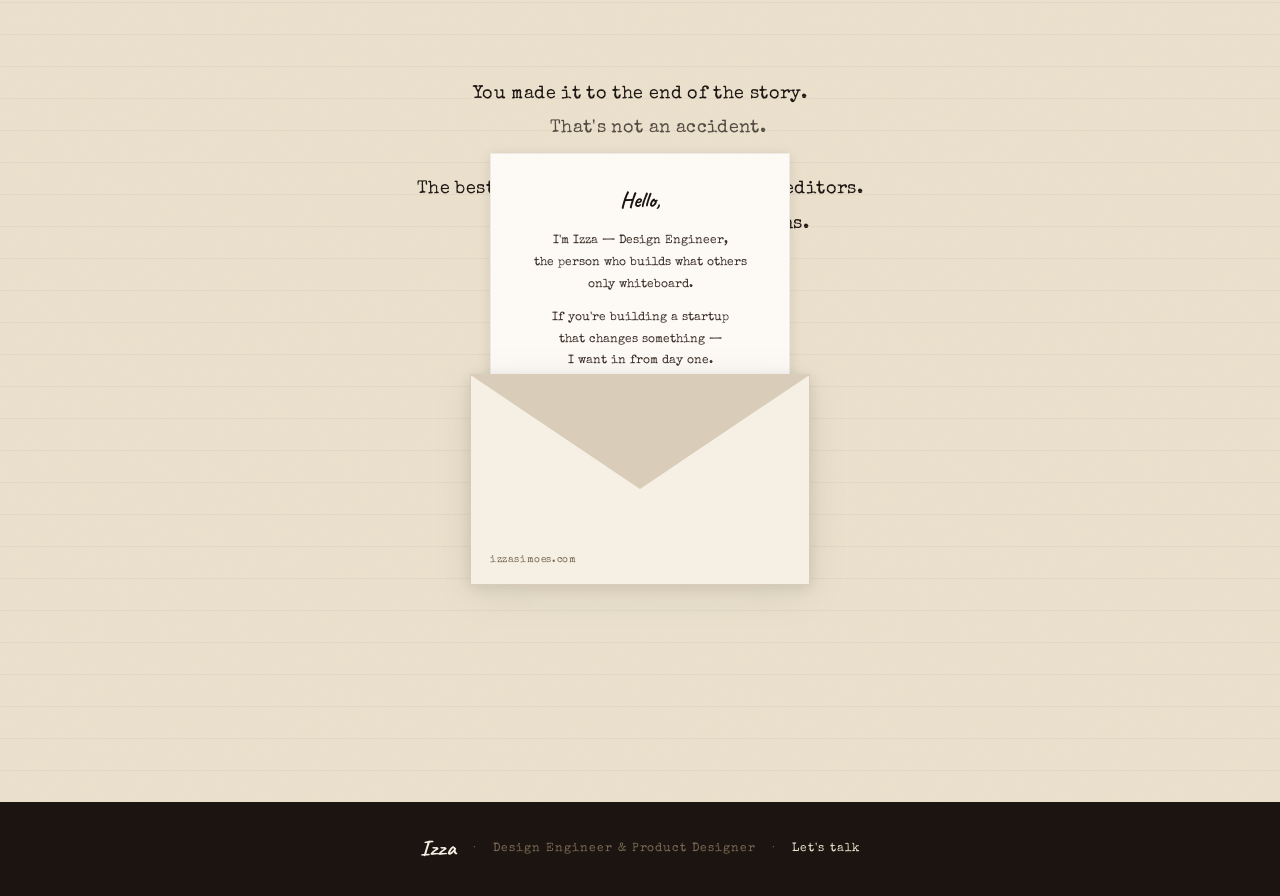
==== commit 66dba0cc: "Use new typewriter PNG with real transparency Co-Authored-By: Claude Sonnet 4.6 <noreply@anthropic.c" ====
--- a/index.html
+++ b/index.html
@@ -74,7 +74,7 @@
         </div>
 
       </div>
-      <img src="assets/maquina-preta.webp" alt="Typewriter IZZA" class="typewriter-img">
+      <img src="assets/maquina.png" alt="Typewriter IZZA" class="typewriter-img">
     </div>
     <div class="scroll-hint">
       <span>scroll to read the story</span>
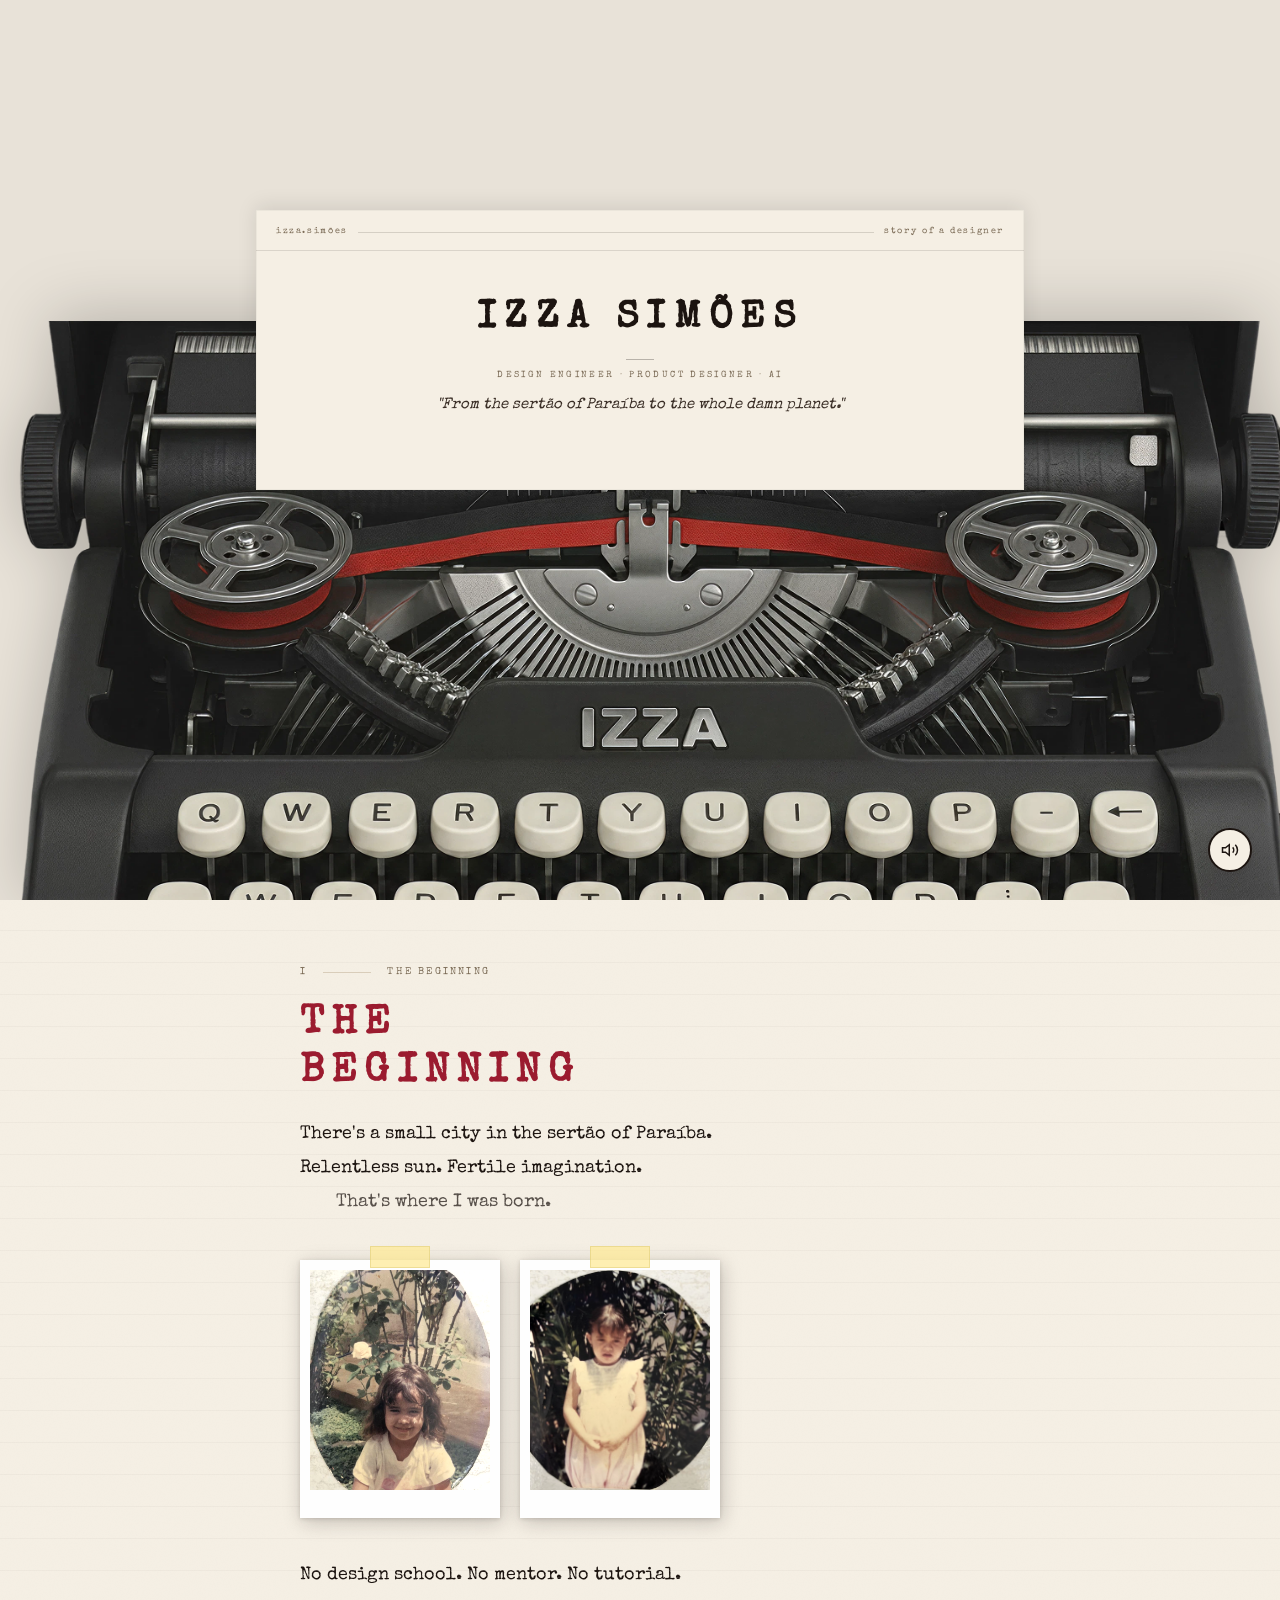
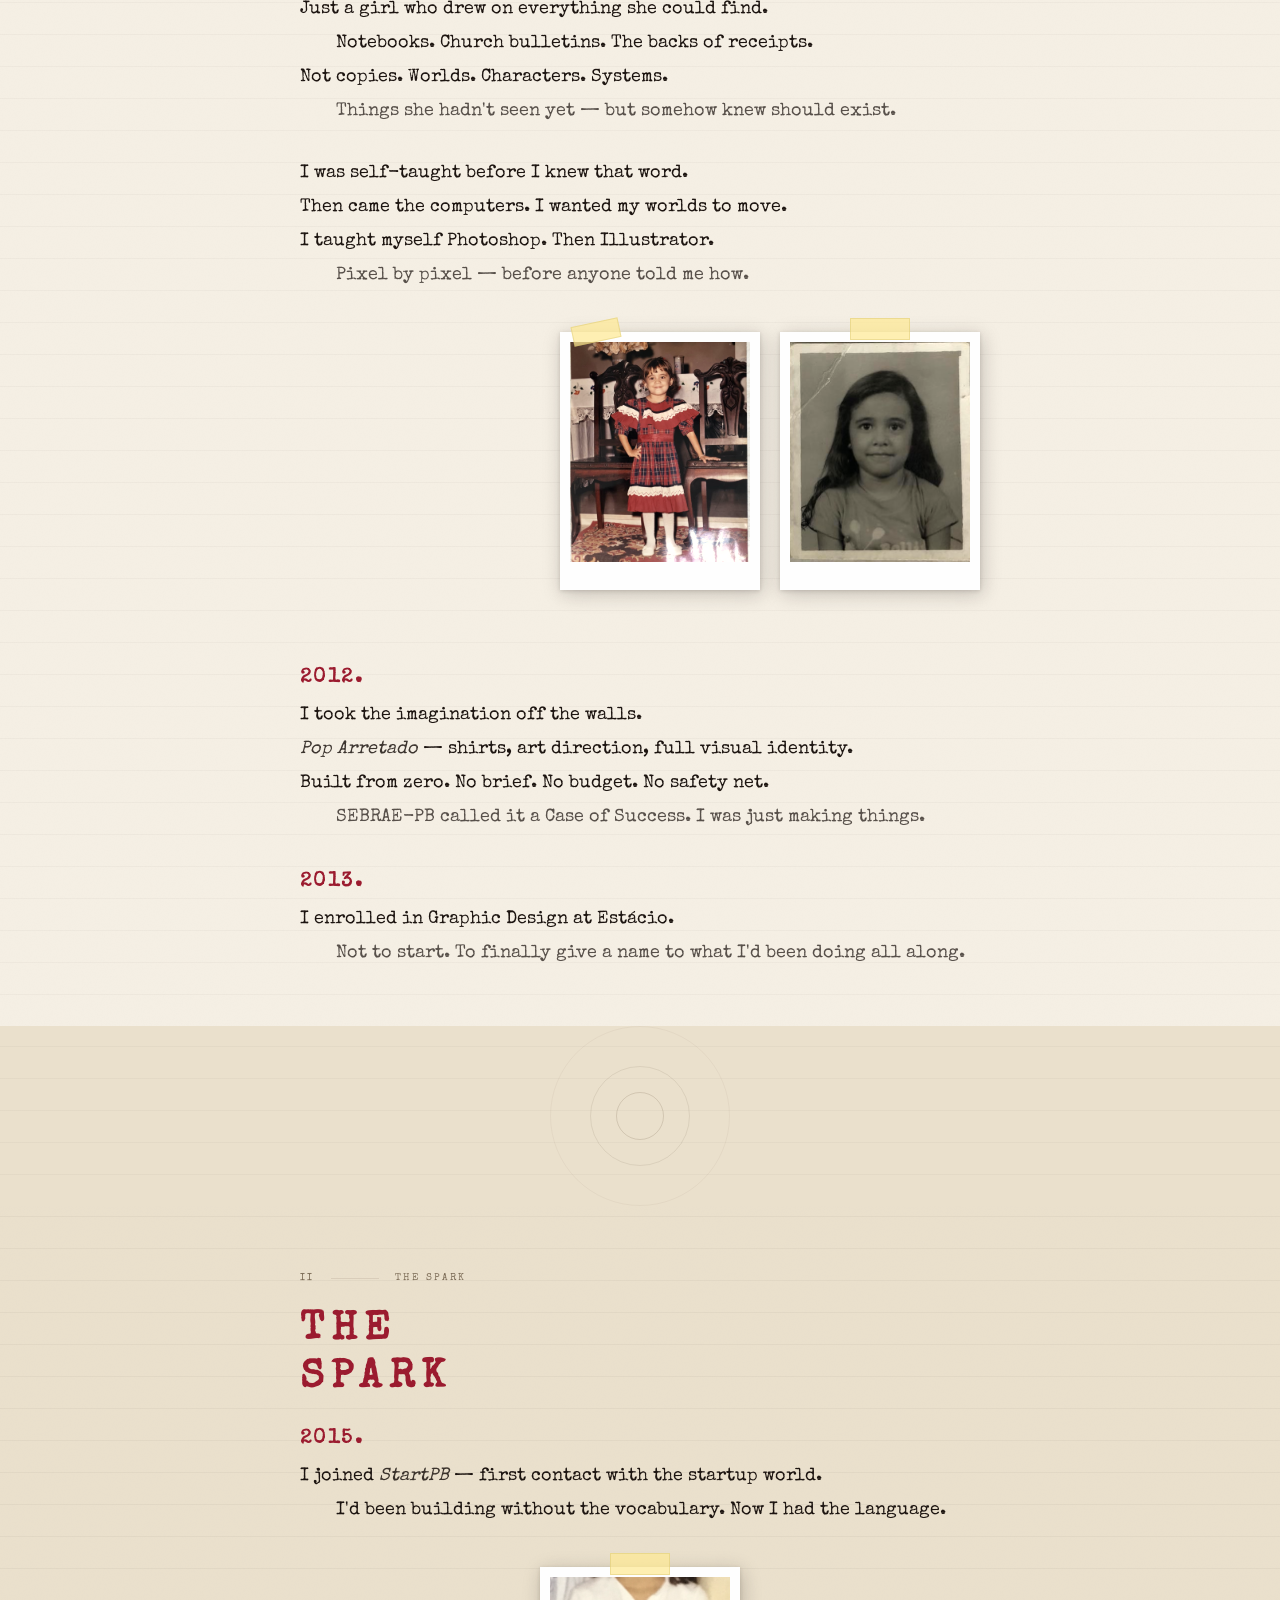
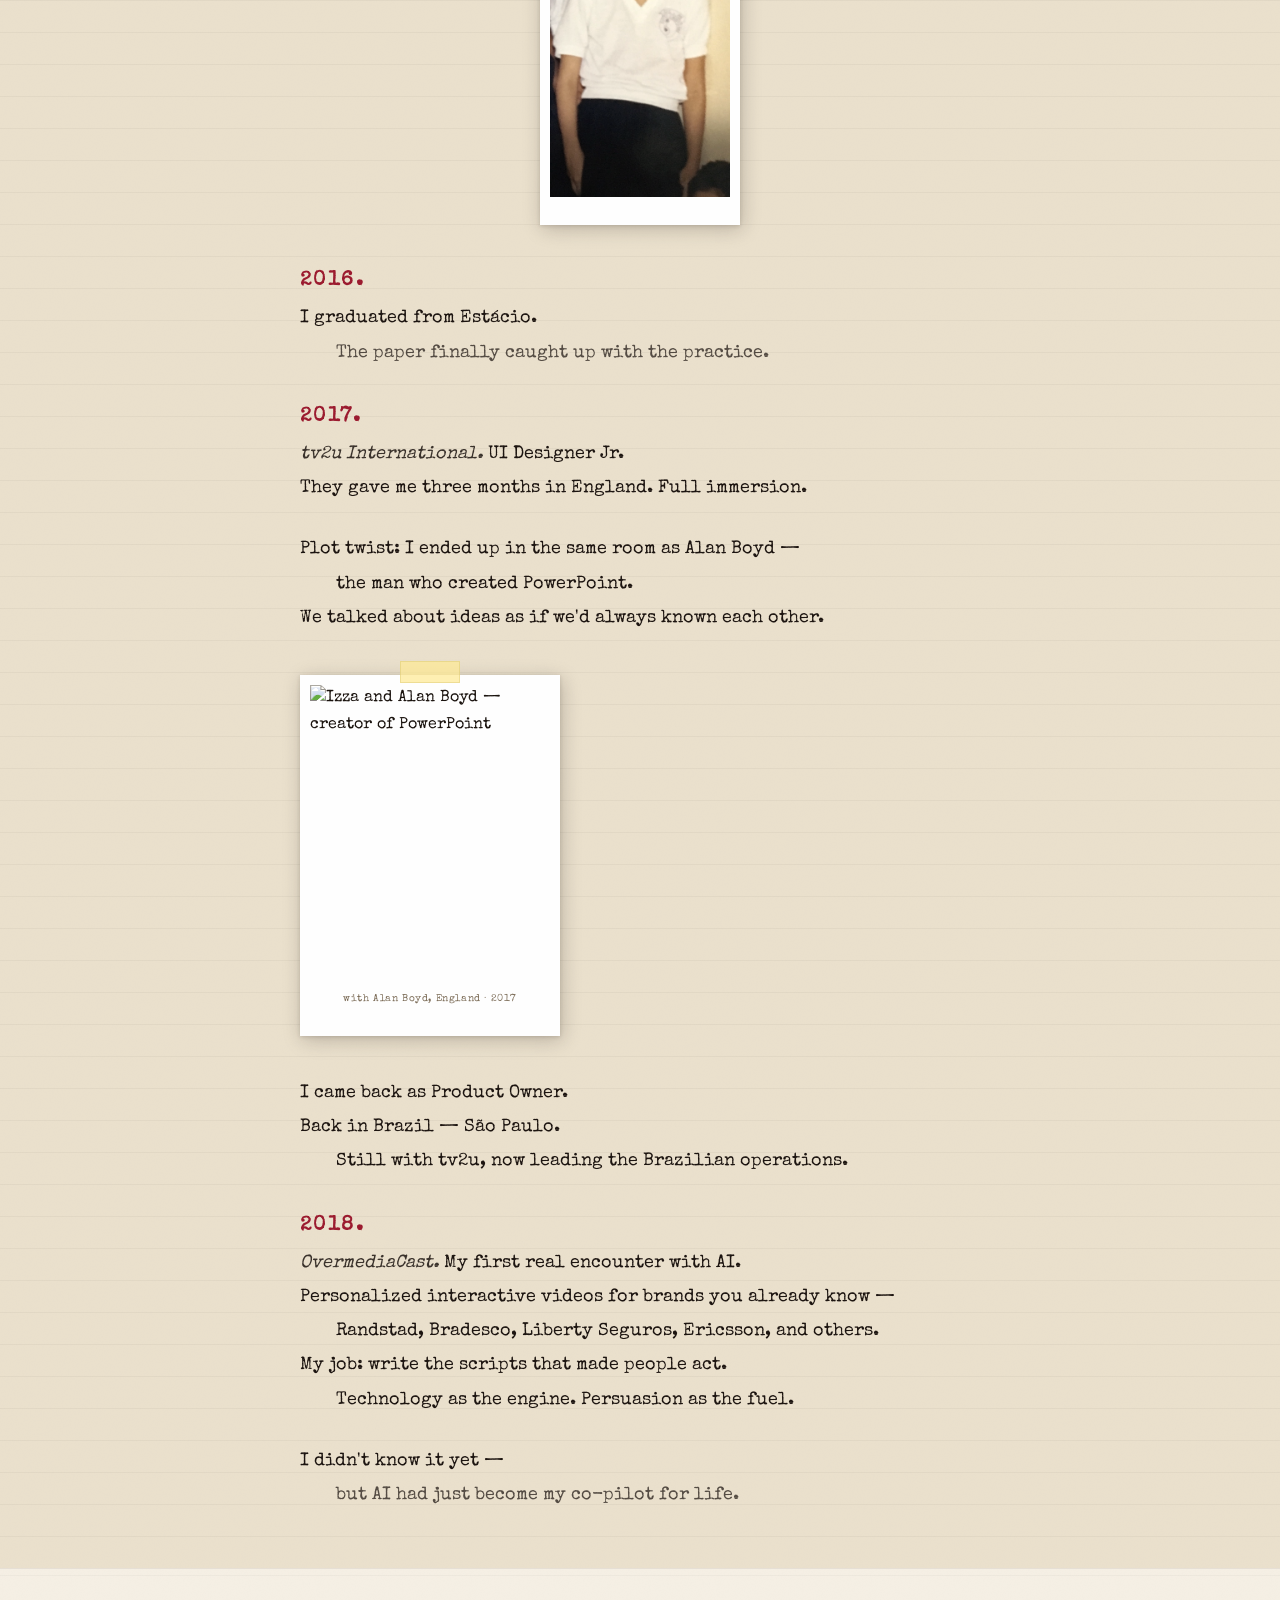
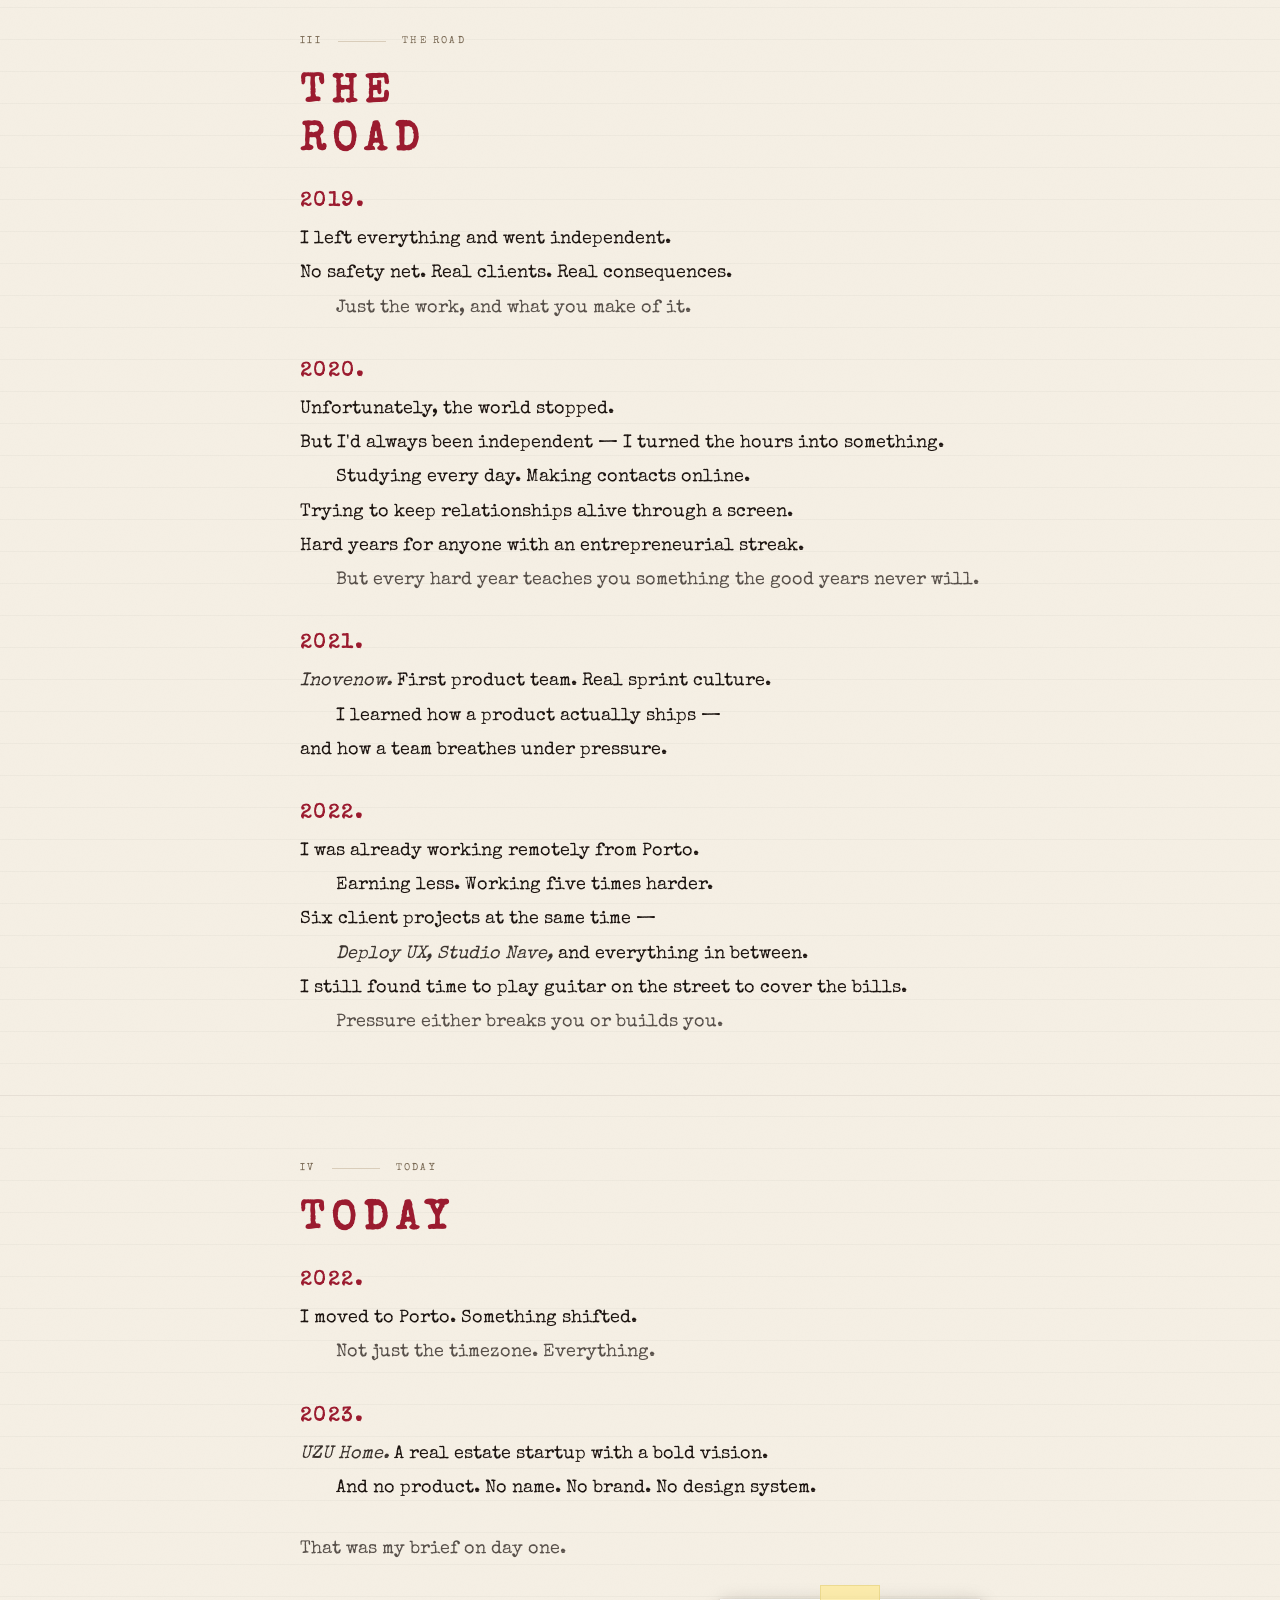
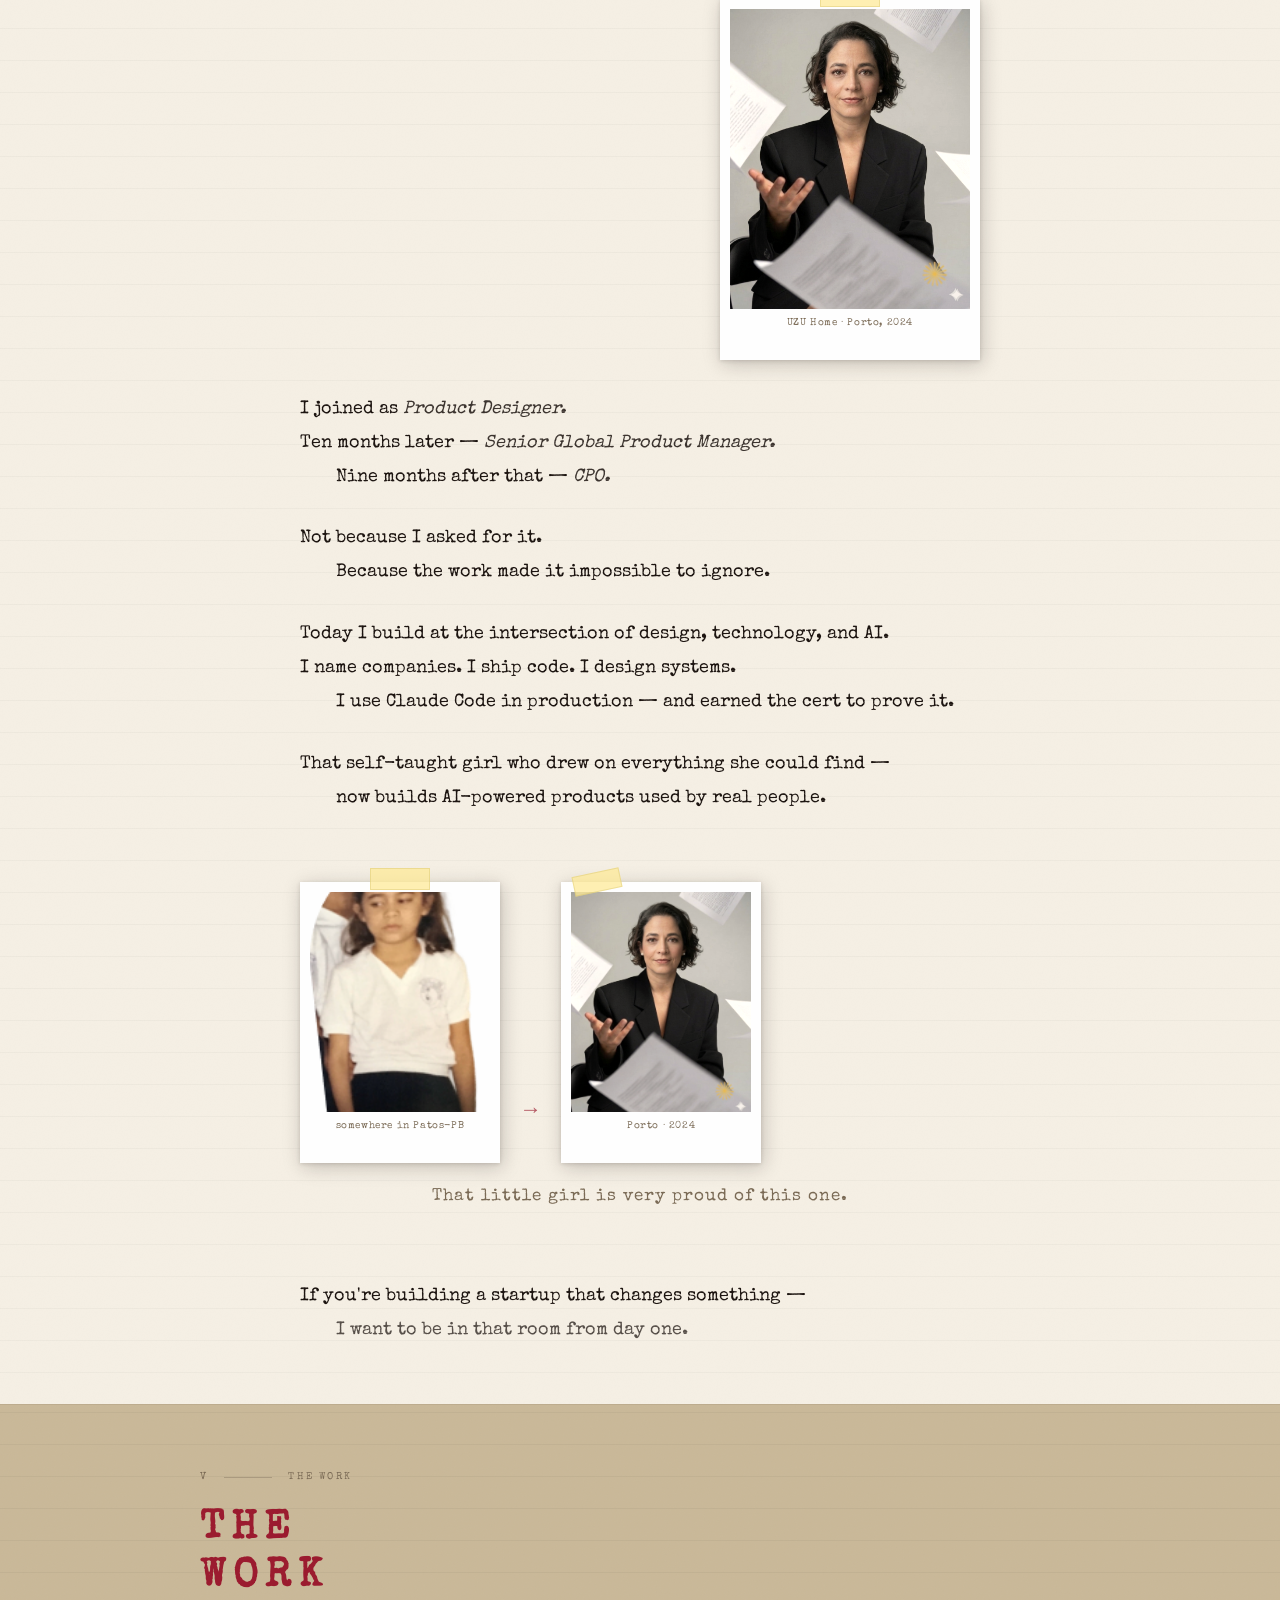
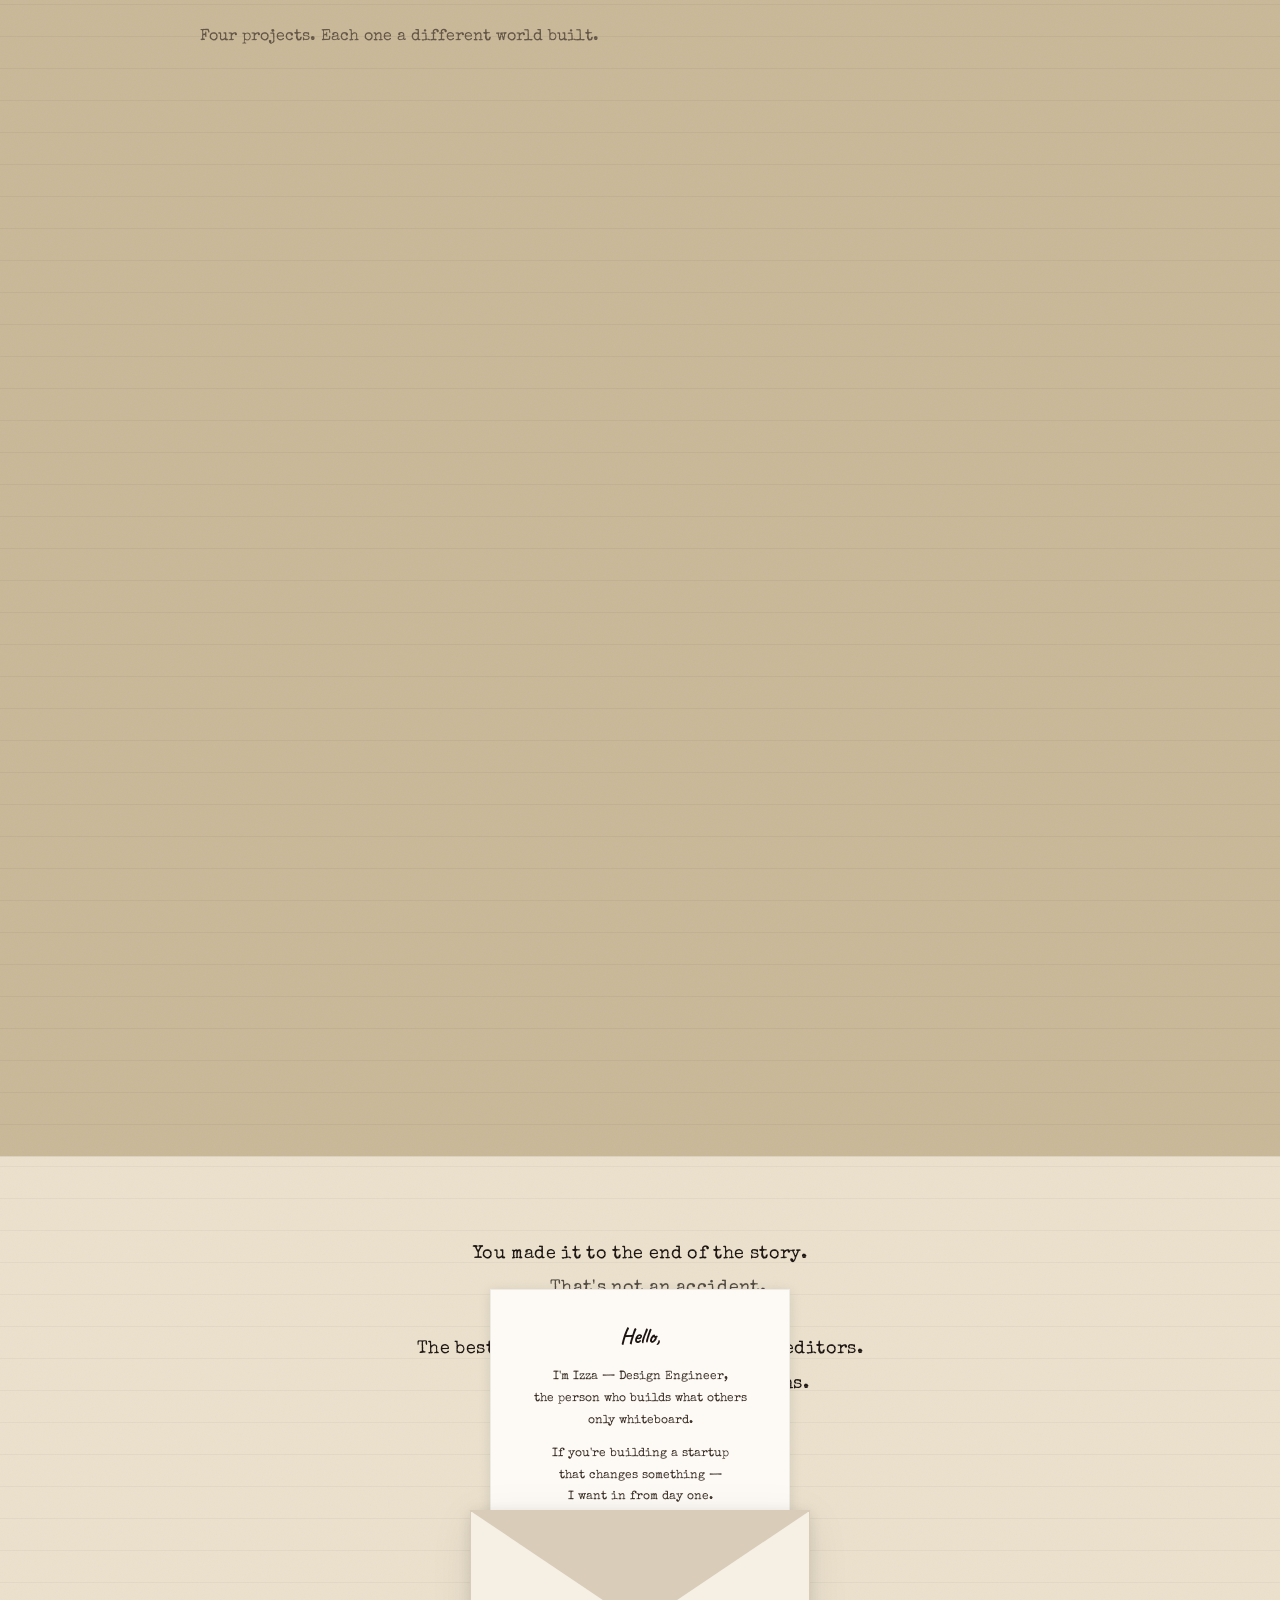
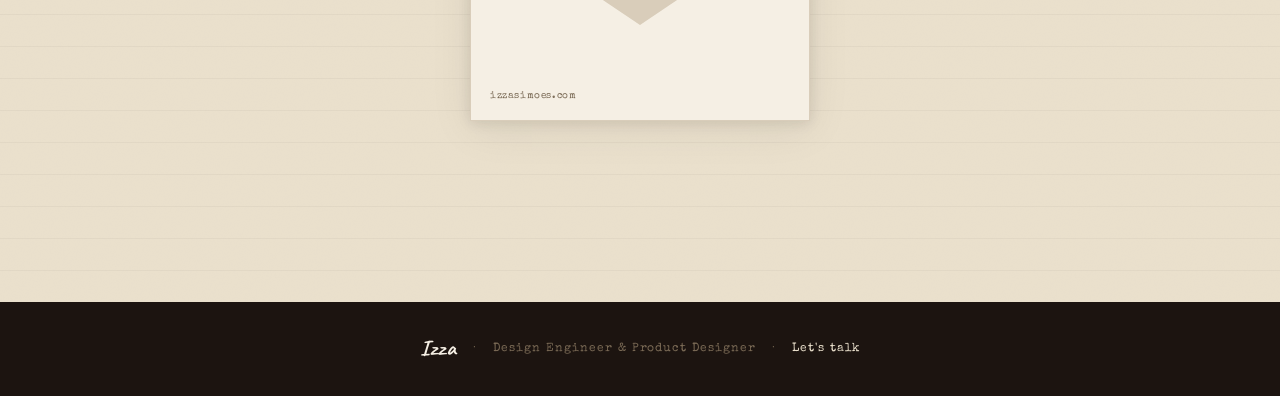
==== commit c149c981: "Redesign hero animation + UX spacing improvements - Replace ScrollTrigger pin with first-scroll even" ====
--- a/index.html
+++ b/index.html
@@ -70,6 +70,7 @@
             <div class="script-divider"></div>
             <div class="script-sub">Design Engineer · Product Designer · AI</div>
             <div class="script-tagline">"From the sertão of Paraíba to the whole damn planet."</div>
+          <div class="paper-scroll-hint">scroll to read ↓</div>
           </div>
         </div>
 
--- a/style.css
+++ b/style.css
@@ -106,6 +106,7 @@
   left: 0;
   width: 100%;
   z-index: 2;
+  overflow: visible;
 }
 
 .typewriter-img {
@@ -125,7 +126,7 @@
   bottom: 32vw;
   left: 20%;
   width: 60%;
-  height: 72px;
+  height: 280px;
   overflow: hidden;
   background: var(--paper);
   border-radius: 1px 1px 0 0;
@@ -279,17 +280,21 @@
 
 .hero-cursor { display: none; }
 
-/* Scroll hint — shows after hero pin phase */
-.scroll-hint {
-  position: absolute;
-  bottom: 28px;
-  left: 50%;
-  transform: translateX(-50%);
+/* Scroll hint — now inside the paper */
+.scroll-hint { display: none; }
+
+.paper-scroll-hint {
+  font-family: 'Special Elite', monospace;
+  font-size: 10px;
+  letter-spacing: 0.24em;
+  text-transform: uppercase;
+  color: var(--sepia);
+  opacity: 0;
   text-align: center;
-  opacity: 0;
-  z-index: 10;
-  pointer-events: none;
-}
+  margin-top: 20px;
+  transition: opacity 0.5s ease;
+}
+.paper-scroll-hint.visible { opacity: 0.6; }
 .scroll-hint span {
   display: block;
   font-size: 11px;
@@ -318,7 +323,7 @@
 .chapter-inner {
   max-width: 760px;
   margin: 0 auto;
-  padding: 100px 40px 80px;
+  padding: 64px 40px 56px;
 }
 
 /* Paper texture overlay */
@@ -401,7 +406,7 @@
   letter-spacing: 0.18em;
   text-transform: uppercase;
   color: var(--cherry);
-  margin-bottom: 40px;
+  margin-bottom: 20px;
   position: relative;
   z-index: 1;
 }
@@ -882,12 +887,12 @@
   flex-direction: column;
   align-items: center;
   text-align: center;
-  padding-top: 120px;
-  padding-bottom: 100px;
+  padding-top: 80px;
+  padding-bottom: 64px;
 }
 
 .closing-text {
-  margin-bottom: 64px;
+  margin-bottom: 40px;
 }
 .closing-text .typed-line {
   font-family: 'Special Elite', monospace;
